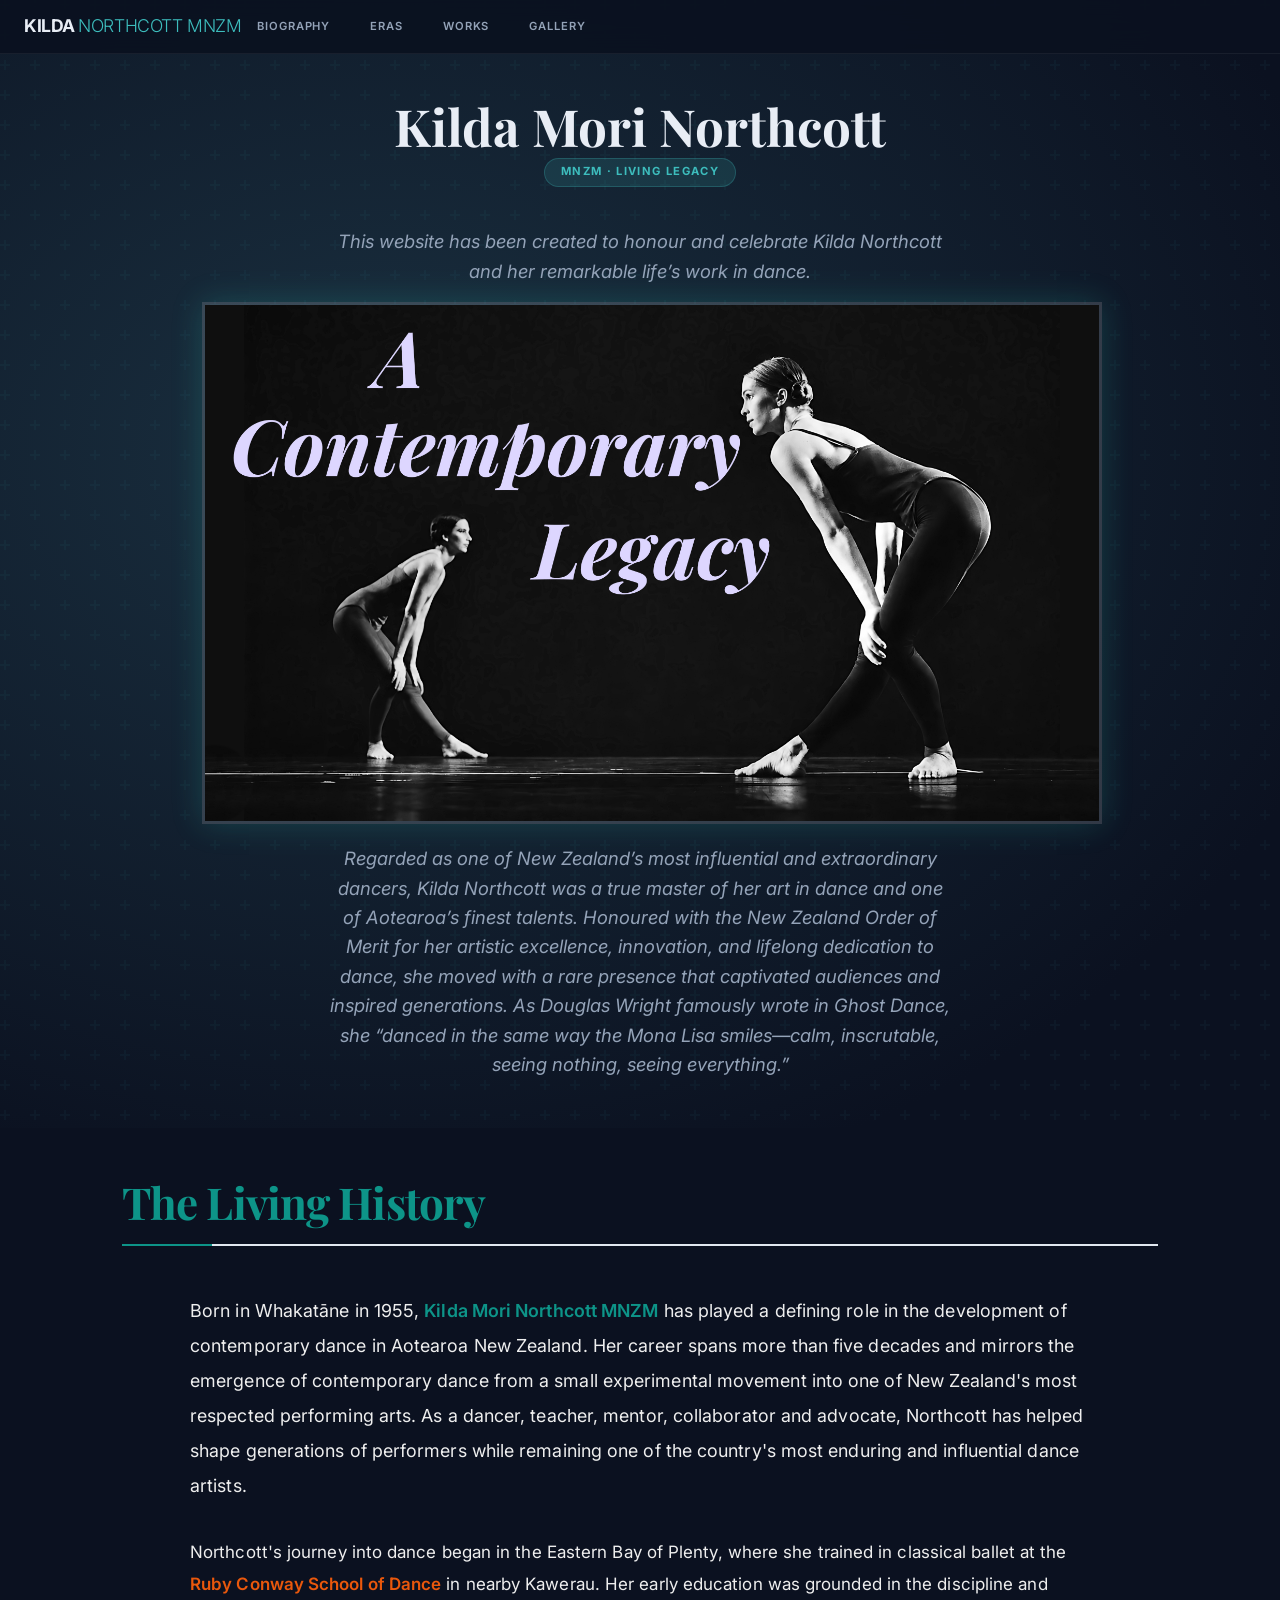
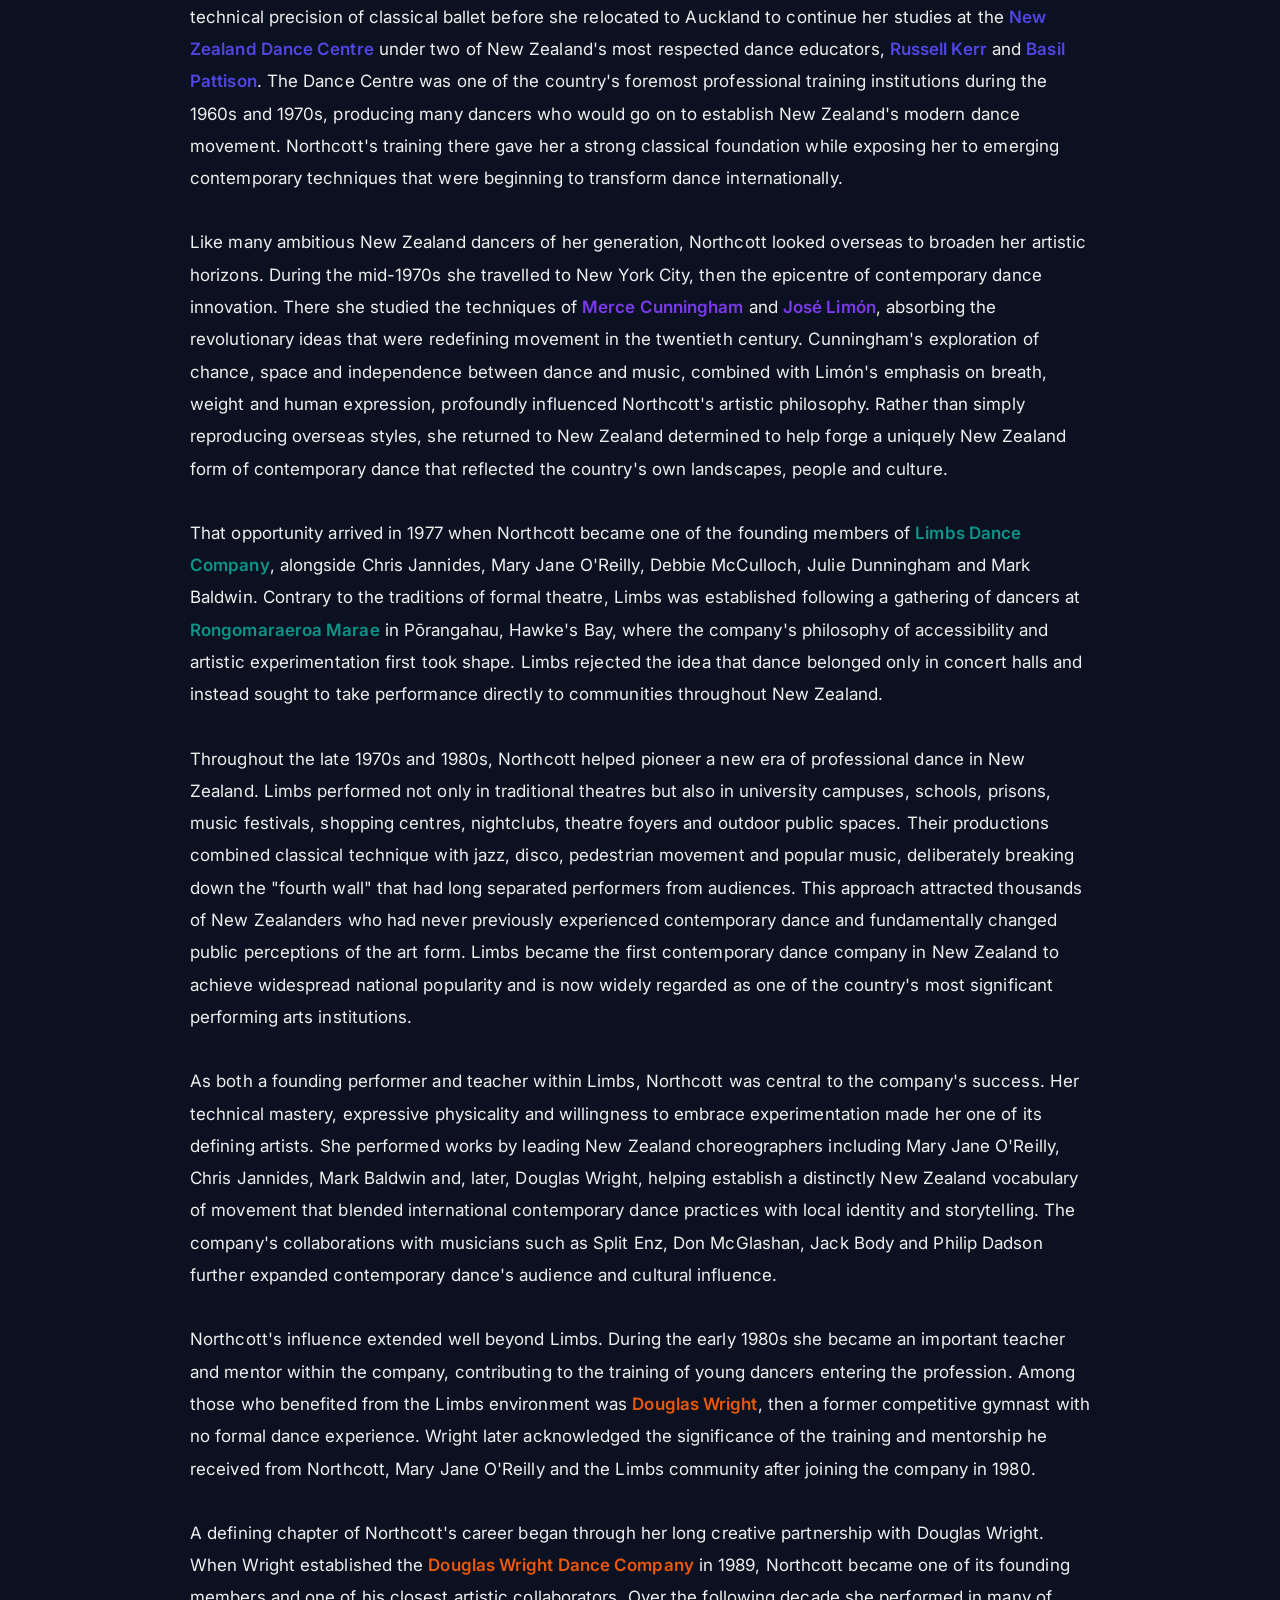
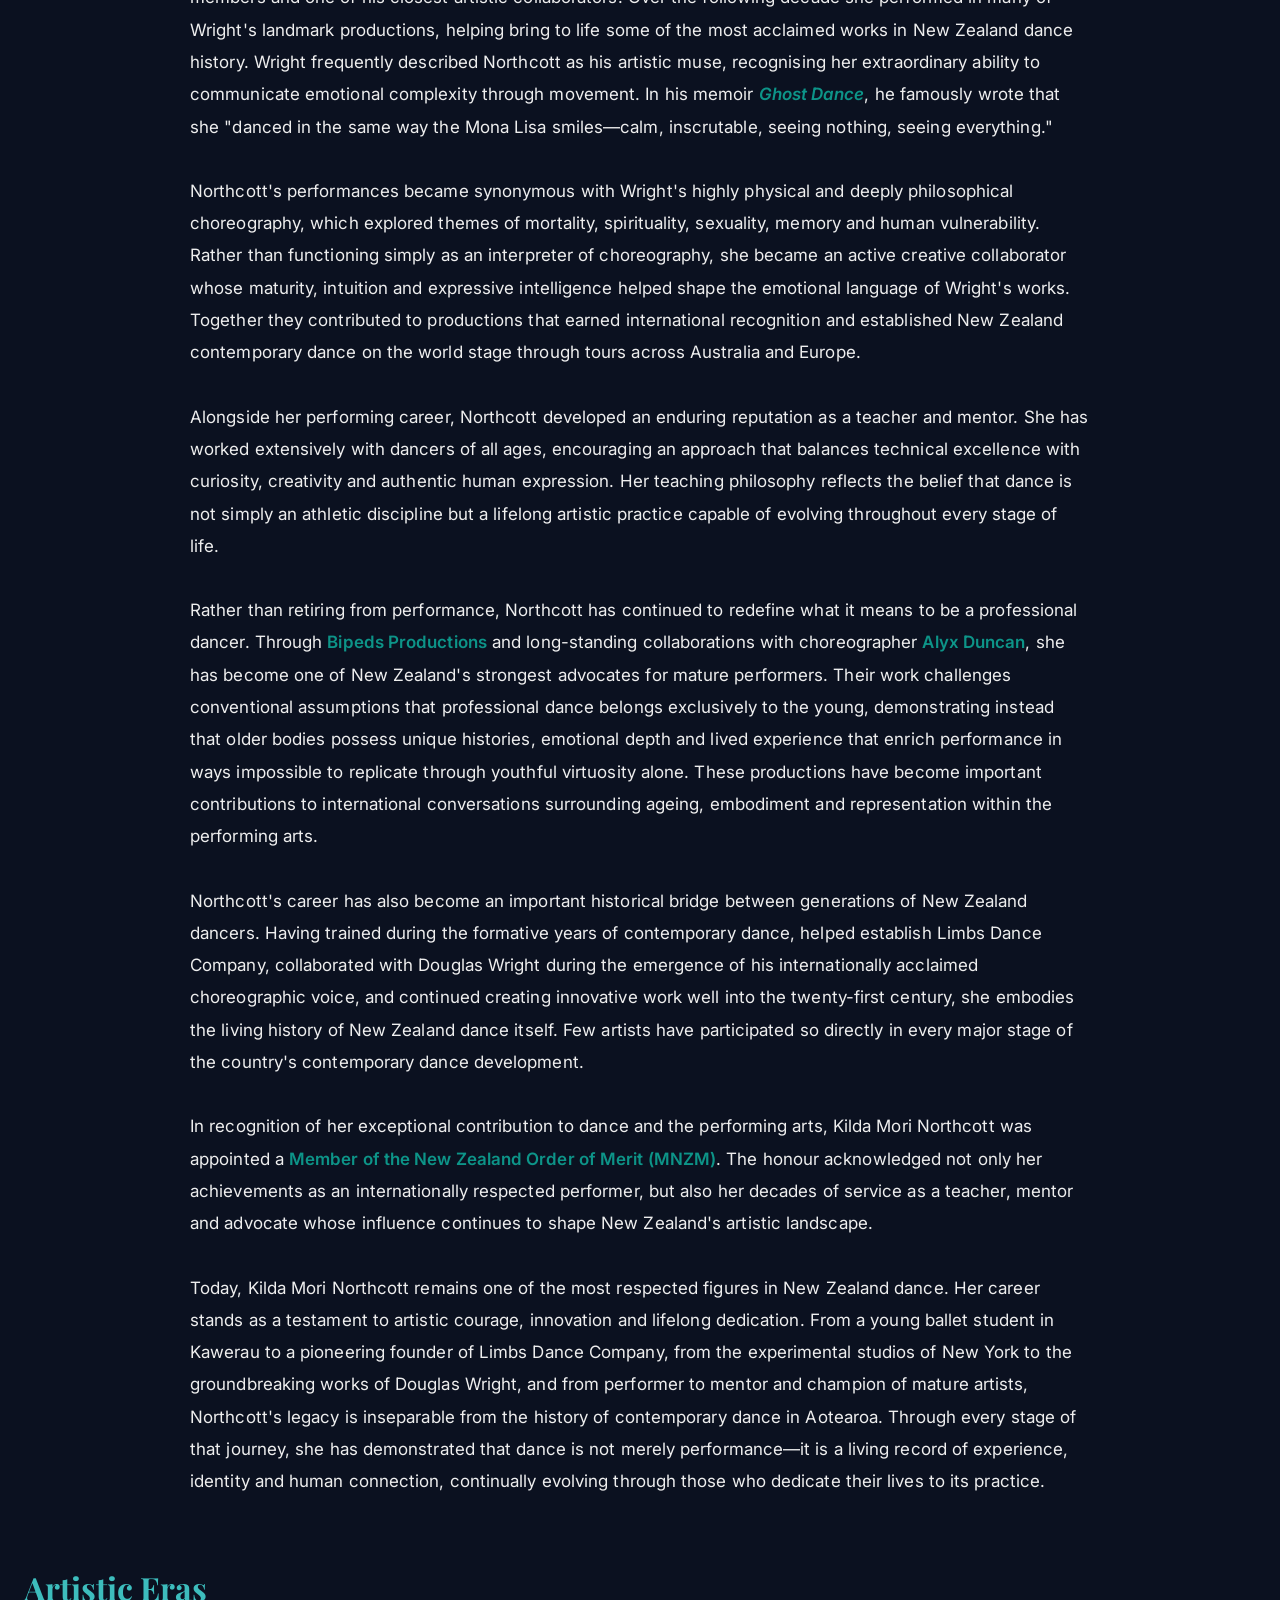
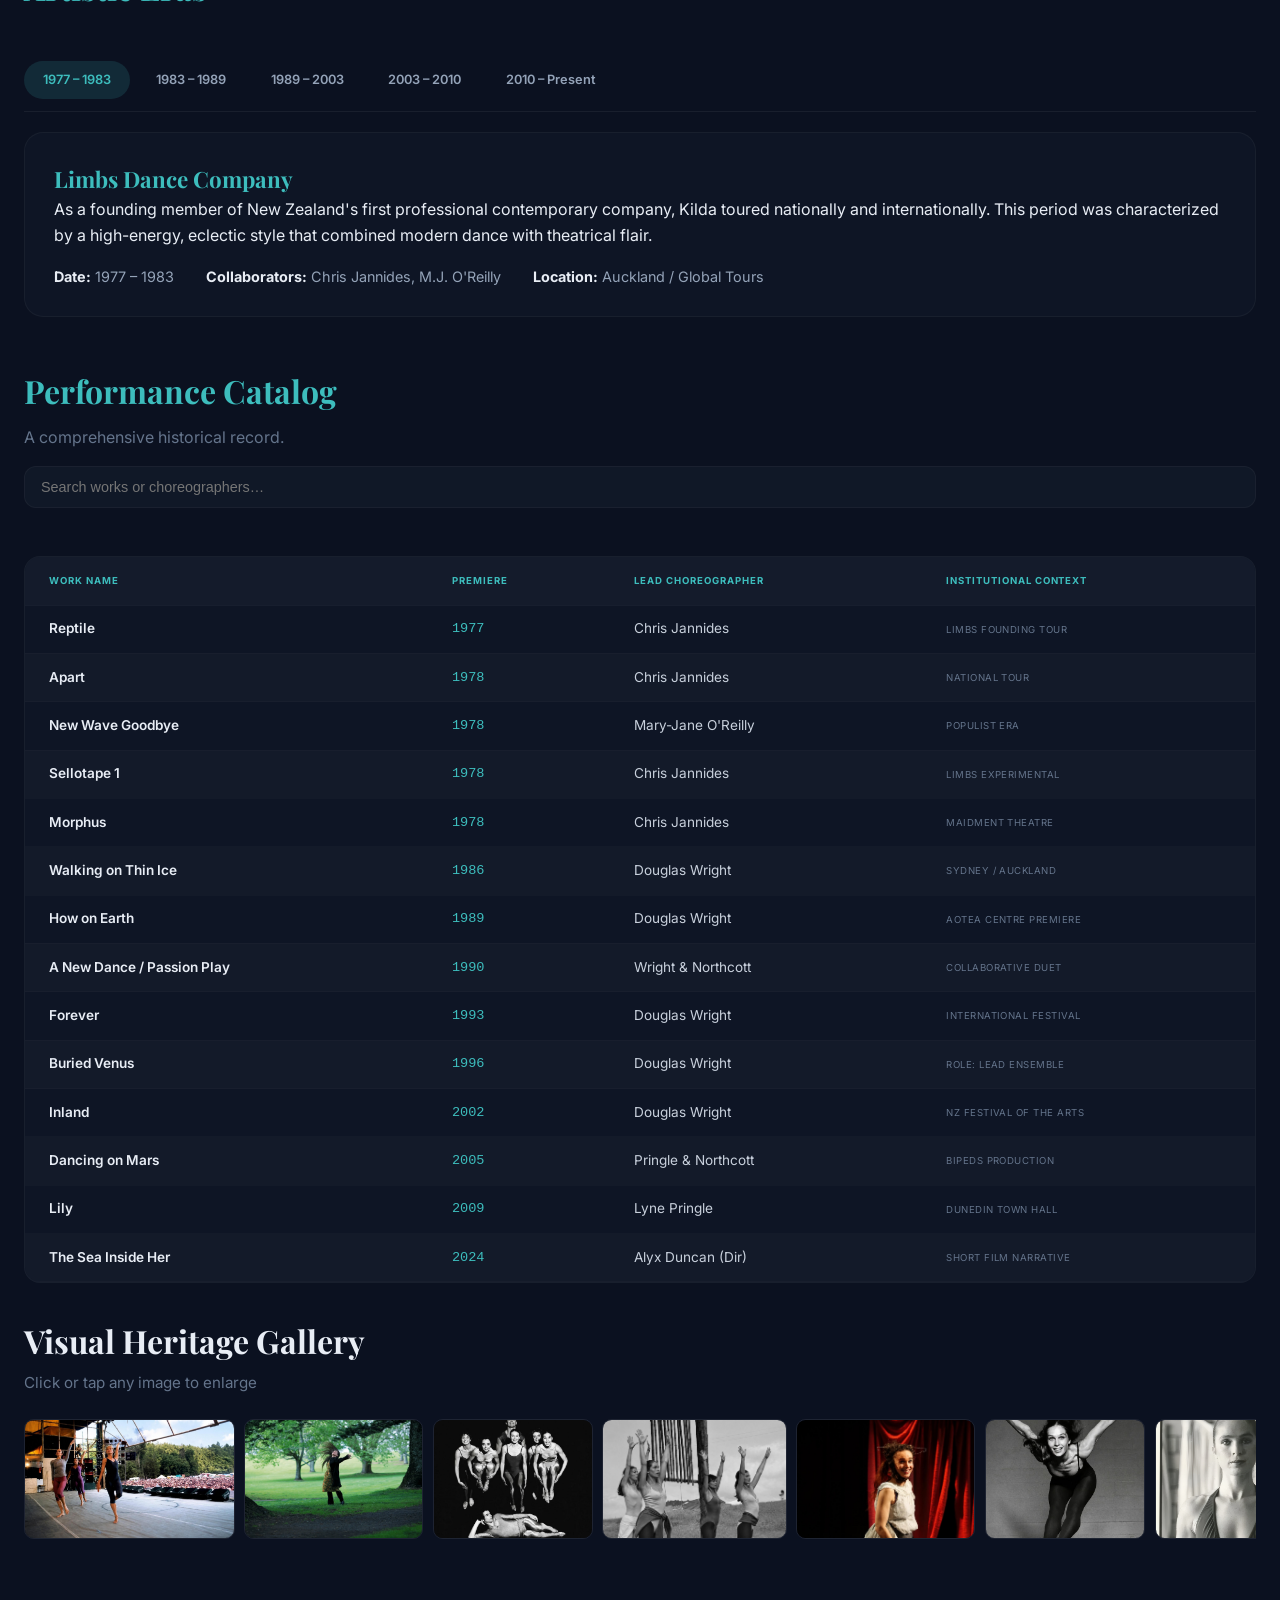
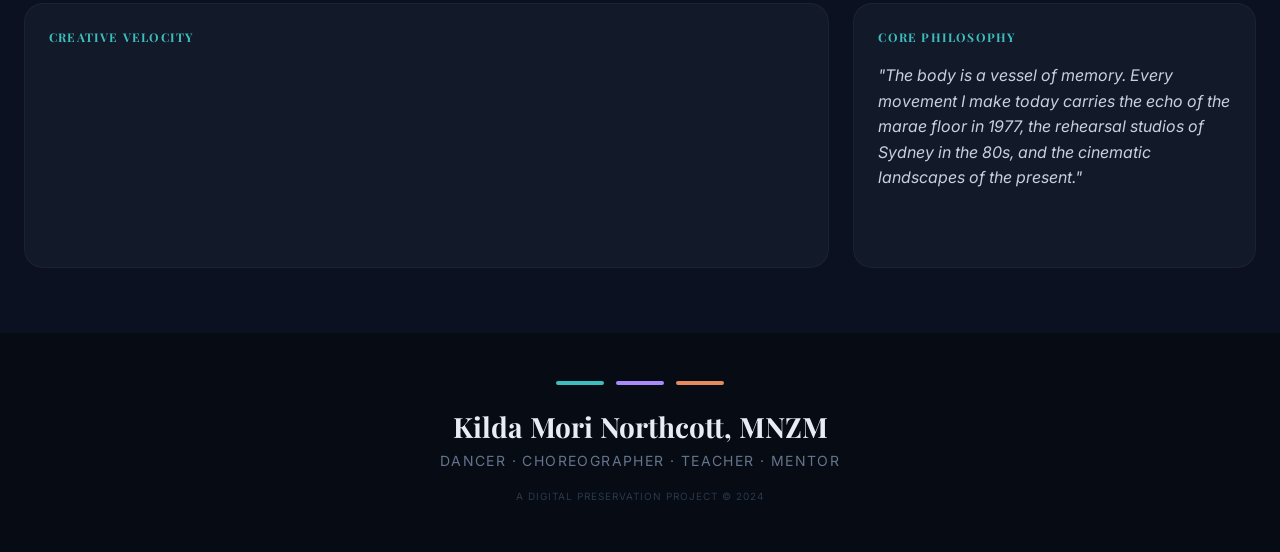
==== index.html @ 3ed23d67 "Update print statement from 'Hello' to 'Goodbye'" ====
<!DOCTYPE html>
<html lang="en">
<head>
    <meta charset="UTF-8" />
    <meta name="viewport" content="width=device-width, initial-scale=1.0" />
    <title>Kilda · Dashboard</title>
    <script src="https://cdn.tailwindcss.com"></script>
    <script src="https://cdn.jsdelivr.net/npm/chart.js"></script>
    <link href="https://fonts.googleapis.com/css2?family=Playfair+Display:ital,wght@0,400;0,700;1,400&family=Inter:wght@300;400;500;600;700;800&display=swap" rel="stylesheet" />
    <style>
        /* --- Reset & base --- */
        * { margin:0; padding:0; box-sizing:border-box; }
        body { font-family:'Inter',sans-serif; background:#0b1120; color:#e8edf5; line-height:1.6; overflow-x:hidden; }
        h1,h2,h3 { font-family:'Playfair Display',serif; }
        img { max-width:100%; height:auto; display:block; }
        a { text-decoration:none; color:inherit; }
        button { cursor:pointer; border:none; background:none; font:inherit; touch-action:manipulation; }

        ::-webkit-scrollbar { width:6px; height:6px; }
        ::-webkit-scrollbar-track { background:#1a2332; }
        ::-webkit-scrollbar-thumb { background:#2a8f8f; border-radius:4px; }
        ::-webkit-scrollbar-thumb:hover { background:#3dbdbd; }

        /* --- Navigation --- */
        nav { position:fixed; top:0; width:100%; z-index:50; background:rgba(11,17,32,0.9); backdrop-filter:blur(14px); -webkit-backdrop-filter:blur(14px); border-bottom:1px solid rgba(255,255,255,0.06); padding:0.75rem 1rem; }
        @media (min-width: 768px) { nav { padding:0.6rem 1.5rem; } }
        .nav-inner { max-width:1280px; margin:0 auto; display:flex; justify-space-between; align-items:center; }
        .brand { font-weight:700; text-transform:uppercase; letter-spacing:-.025em; color:#e8edf5; font-size:clamp(0.95rem, 2.5vw, 1.1rem); }
        .brand span { color:#3dbdbd; font-weight:300; }
        .nav-links { display:none; gap:0.5rem; }
        .nav-links a { font-size:0.7rem; font-weight:600; text-transform:uppercase; letter-spacing:0.08em; color:#94a3b8; padding:0.5rem 1rem; border-radius:9999px; transition:background .3s, color .3s; }
        .nav-links a:hover { background:rgba(61,189,189,0.15); color:#3dbdbd; }
        
        .mobile-toggle { display:flex; align-items:center; justify-content:center; min-width:44px; min-height:44px; font-size:1.5rem; color:#e8edf5; }
        .mobile-menu { display:none; flex-direction:column; gap:0.5rem; padding:1rem 0 0.5rem; border-top:1px solid rgba(255,255,255,0.06); margin-top:0.75rem; }
        .mobile-menu.open { display:flex; }
        .mobile-menu a { padding:0.75rem 1rem; color:#94a3b8; border-radius:0.5rem; min-height:44px; display:flex; align-items:center; transition:background .2s; }
        .mobile-menu a:hover, .mobile-menu a:active { background:rgba(61,189,189,0.12); color:#3dbdbd; }

        /* --- HERO --- */
        .hero-full { min-height:85vh; display:flex; align-items:center; justify-content:center; text-align:center; padding:7rem 1rem 3rem; background:radial-gradient(ellipse at 30% 40%, #1a3040, #0b1120 80%); position:relative; }
        @media (min-width:768px) { .hero-full { min-height:90vh; padding:6rem 1.5rem 3rem; } }
        .hero-full::before { content:''; position:absolute; inset:0; background:url('data:image/svg+xml,%3Csvg width="60" height="60" viewBox="0 0 60 60" xmlns="http://www.w3.org/2000/svg"%3E%3Cg fill="none" fill-rule="evenodd"%3E%3Cg fill="%233dbdbd" fill-opacity="0.04"%3E%3Cpath d="M36 34v-4h-2v4h-4v2h4v4h2v-4h4v-2h-4zm0-30V0h-2v4h-4v2h4v4h2V6h4V4h-4zM6 34v-4H4v4H0v2h4v4h2v-4h4v-2H6zM6 4V0H4v4H0v2h4v4h2V6h4V4H6z"/%3E%3C/g%3E%3C/g%3E%3C/svg%3E'); pointer-events:none; }
        .hero-inner { position:relative; z-index:1; max-width:900px; width:100%; }
        .hero-badge { display:inline-block; padding:0.3rem 1rem; font-size:clamp(0.6rem, 2vw, 0.7rem); font-weight:700; letter-spacing:0.12em; text-transform:uppercase; background:rgba(61,189,189,0.15); color:#3dbdbd; border-radius:9999px; border:1px solid rgba(61,189,189,0.25); margin-bottom:1.25rem; }
        .hero-inner h1 { font-size:clamp(1.85rem, 5vw, 3.2rem); display:flex; flex-wrap:wrap; justify-content:center; align-items:center; gap:0.5rem; line-height:1.2; }
        .hero-inner h1 .title-image { height:clamp(2.5rem, 6vw, 4rem); max-height:4rem; width:auto; border-radius:0.75rem; border: 3px solid rgba(255,255,255,0.15);box-shadow: 0 0 30px rgba(45, 212, 191, 0.2); background:#0b1120; display:inline-block; vertical-align:middle; }
        .hero-sub { font-size:clamp(0.95rem, 2.5vw, 1.15rem); color:#94a3b8; max-width:640px; margin:1.25rem auto 0; font-style:italic; padding:0 0.5rem; }

        /* --- Main --- */
        main { max-width:1280px; margin:0 auto; padding:2rem 1rem 3rem; }
        @media (min-width:768px) { main { padding:3rem 1.5rem 4rem; } }

        /* --- Biography cards --- */
        .bio-cards { display:grid; grid-template-columns:1fr; gap:1rem; margin-bottom:3rem; }
        @media (min-width:640px) { .bio-cards { grid-template-columns:repeat(auto-fit, minmax(280px, 1fr)); gap:1.25rem; } }
        @media (min-width:1024px) { .bio-cards { grid-template-columns:1fr 1fr; gap:1.5rem; margin-bottom:4rem; } }
        .bio-card { background:rgba(26,35,50,0.6); backdrop-filter:blur(4px); -webkit-backdrop-filter:blur(4px); border-radius:1.2rem; padding:1.25rem; border:1px solid rgba(255,255,255,0.04); transition:transform .2s; }
        @media (min-width:768px) { .bio-card { padding:1.8rem; } }
        .bio-card:hover { transform:translateY(-3px); }
        .bio-card .icon { font-size:1.75rem; margin-bottom:0.5rem; display:block; }
        .bio-card h3 { color:#3dbdbd; font-size:1.1rem; margin-bottom:0.5rem; }
        .bio-card p { color:#c8d0dc; font-size:0.9rem; line-height:1.6; }
        @media (min-width:768px) { .bio-card p { font-size:0.95rem; line-height:1.7; } }
        .bio-card .hl-cyan { color:#3dbdbd; font-weight:600; }
        .bio-card .hl-orange { color:#e68a5e; }
        .bio-card .hl-purple { color:#a78bfa; }
        .bio-card .hl-gold { color:#d4a843; }
        
        /* --- Biography text --- */
        .bio-text { max-width: 1100px; margin: 0 auto; padding: 0 0.5rem; }
        @media (min-width: 480px) { .bio-text { padding: 0 1rem; } }
        @media (min-width: 768px) { .bio-text { padding: 0 2rem; } }

        .bio-text h2 {
            position: relative; margin: 0 0 2rem; padding-bottom: 0.75rem;
            font-size: clamp(1.6rem, 4vw, 2.75rem); font-weight: 700; line-height: 1.2; letter-spacing: -0.02em;
            color: #0d9488; border-bottom: 2px solid #e2e8f0;
        }
        @media (min-width:768px) { .bio-text h2 { margin-bottom: 3rem; padding-bottom: 1rem; } }
        
        .bio-text h2::after { content: ""; position: absolute; left: 0; bottom: -2px; width: 70px; height: 2px; background: #0d9488; }
        @media (min-width:768px) { .bio-text h2::after { width: 90px; } }

        .bio-text .prose { max-width: 900px; margin: 0 auto; color: #EEEEEE; font-size: clamp(0.95rem, 2vw, 1.0625rem); line-height: 1.75; letter-spacing: 0.005em; }
        @media (min-width:768px) { .bio-text .prose { line-height: 1.9; } }
        
        .bio-text .prose p { margin: 0 0 1.5rem; }
        @media (min-width:768px) { .bio-text .prose p { margin-bottom: 2rem; } }
        
        .bio-text .prose p:first-child { font-size: clamp(1rem, 2.2vw, 1.12rem); line-height: 1.8; }
        @media (min-width:768px) { .bio-text .prose p:first-child { line-height: 1.95; } }
        .bio-text .prose p:last-child { margin-bottom: 0; }

        /* Highlights */
        .hl-teal { color: #0d9488; font-weight: 600; }
        .hl-orange { color: #ea580c; font-weight: 600; }
        .hl-indigo { color: #4f46e5; font-weight: 600; }
        .hl-purple { color: #7c3aed; font-weight: 600; }
        .italic { font-style: italic; }

        /* --- Eras / Tabs --- */
        .tabs { margin:2rem 0; }
        @media (min-width:768px) { .tabs { margin:3rem 0; } }
        
        .tab-nav { 
            display:flex; gap:0.4rem; overflow-x:auto; -webkit-overflow-scrolling:touch; 
            border-bottom:1px solid rgba(255,255,255,0.06); padding-bottom:0.75rem; margin-bottom:1.25rem;
            scrollbar-width: none;
        }
        .tab-nav::-webkit-scrollbar { display:none; }
        .tab-btn { 
            padding:0.5rem 1rem; border-radius:9999px; font-size:0.75rem; font-weight:600; 
            color:#94a3b8; background:transparent; white-space:nowrap; flex-shrink:0;
            min-height:38px; display:inline-flex; align-items:center; transition:background .3s, color .3s; 
        }
        @media (min-width:768px) { .tab-btn { font-size:0.8rem; padding:0.5rem 1.2rem; } }
        .tab-btn:hover { background:rgba(61,189,189,0.06); color:#e8edf5; }
        .tab-btn.active { background:rgba(61,189,189,0.15); color:#3dbdbd; }
        
        .tab-content { display:none; background:rgba(26,35,50,0.3); border-radius:1.2rem; padding:1.25rem; border:1px solid rgba(255,255,255,0.04); }
        @media (min-width:768px) { .tab-content { padding:1.8rem; } }
        .tab-content.active { display:block; }
        
        .tab-content .meta { display:flex; flex-wrap:wrap; gap:1rem 2rem; margin-top:1rem; font-size:0.85rem; color:#94a3b8; }
        @media (min-width:768px) { .tab-content .meta { font-size:0.9rem; } }
        .tab-content .meta strong { color:#e8edf5; }

        /* --- Catalog table --- */
        .table-wrap { overflow-x:auto; -webkit-overflow-scrolling:touch; border-radius:1rem; border:1px solid rgba(255,255,255,0.04); background:rgba(26,35,50,0.3); margin:1.5rem 0; }
        table { width:100%; text-align:left; font-size:0.8rem; border-collapse:collapse; min-width:550px; }
        @media (min-width:768px) { table { font-size:0.85rem; min-width:100%; } }
        thead { background:rgba(26,35,50,0.5); border-bottom:1px solid rgba(255,255,255,0.04); }
        thead th { padding:0.75rem 0.85rem; font-size:0.6rem; text-transform:uppercase; color:#3dbdbd; letter-spacing:0.1em; white-space:nowrap; }
        @media (min-width:768px) { thead th { padding:1rem 1.5rem; } }
        tbody tr { border-bottom:1px solid rgba(255,255,255,0.02); transition:background .15s; }
        tbody tr:nth-child(even) { background:rgba(255,255,255,0.02); }
        tbody tr:hover { background:rgba(61,189,189,0.04); }
        tbody td { padding:0.65rem 0.85rem; }
        @media (min-width:768px) { tbody td { padding:0.8rem 1.5rem; } }
        .work-name { font-weight:600; color:#e8edf5; }
        .year { color:#3dbdbd; font-family:monospace; white-space:nowrap; }
        .choreo { color:#c8d0dc; }
        .context { font-size:0.6rem; color:#64748b; text-transform:uppercase; letter-spacing:0.05em; }

        /* --- Gallery filmstrip --- */
        .filmstrip { 
            display:flex; gap:0.8rem; overflow-x:auto; -webkit-overflow-scrolling:touch; 
            scroll-snap-type:x mandatory; padding:0.75rem 0; margin:1.5rem 0; 
        }
        @media (min-width:768px) { .filmstrip { margin:2rem 0; padding:1rem 0; } }
        .filmstrip img { 
            flex:0 0 140px; height:105px; object-fit:cover; border-radius:0.8rem; 
            border:1px solid rgba(255,255,255,0.04); transition:transform .2s, box-shadow .2s; 
            cursor:pointer; scroll-snap-align:start; 
        }
        @media (min-width:640px) { .filmstrip img { flex:0 0 160px; height:120px; } }
        .filmstrip img:hover { transform:scale(1.04); box-shadow:0 4px 20px rgba(61,189,189,0.08); }

        /* --- Widget row --- */
        .widget-row { display:grid; grid-template-columns:1fr; gap:1.25rem; margin-top:2rem; }
        @media (min-width:768px) { .widget-row { grid-template-columns:2fr 1fr; gap:1.5rem; margin-top:3rem; } }
        .widget { background:rgba(26,35,50,0.5); border-radius:1.2rem; padding:1.25rem; border:1px solid rgba(255,255,255,0.04); }
        @media (min-width:768px) { .widget { padding:1.5rem; } }
        .widget h3 { font-size:0.75rem; font-weight:700; text-transform:uppercase; color:#3dbdbd; margin-bottom:1rem; letter-spacing:0.1em; }
        .chart-container { position:relative; height:180px; width:100%; }
        .philosophy-widget p { font-style:italic; color:#c8d0dc; font-size:0.95rem; line-height:1.6; }
        @media (min-width:768px) { .philosophy-widget p { font-size:1rem; } }

        /* --- Footer --- */
        footer { text-align:center; padding:2.5rem 1rem; background:#060b14; border-top:1px solid rgba(255,255,255,0.03); }
        @media (min-width:768px) { footer { padding:3rem 1.5rem; } }
        .footer-divider { display:flex; justify-content:center; gap:0.75rem; margin-bottom:1.25rem; }
        .footer-divider span { width:2.5rem; height:4px; border-radius:9999px; }
        @media (min-width:768px) { .footer-divider span { width:3rem; } }
        .footer-divider .cyan { background:#3dbdbd; }
        .footer-divider .purple { background:#a78bfa; }
        .footer-divider .orange { background:#e68a5e; }
        footer h2 { font-size:clamp(1.35rem, 4vw, 1.75rem); color:#e8edf5; }
        .tagline { color:#64748b; font-size:0.75rem; text-transform:uppercase; letter-spacing:0.1em; margin-bottom:0.75rem; }
        @media (min-width:768px) { .tagline { font-size:0.875rem; margin-bottom:1rem; } }
        .copy { color:#2a3a4a; font-size:0.625rem; text-transform:uppercase; letter-spacing:0.1em; }

        /* --- Modal --- */
        .image-modal { position:fixed; inset:0; z-index:999; background:rgba(0,0,0,0.92); backdrop-filter:blur(12px); -webkit-backdrop-filter:blur(12px); display:flex; align-items:center; justify-content:center; padding:1rem; opacity:0; pointer-events:none; transition:opacity .3s; }
        @media (min-width:768px) { .image-modal { padding:2rem; } }
        .image-modal.open { opacity:1; pointer-events:all; }
        .image-modal img { max-width:92vw; max-height:80vh; border-radius:1rem; border:1px solid rgba(61,189,189,0.15); object-fit:contain; }
        @media (min-width:768px) { .image-modal img { max-width:90vw; max-height:85vh; border-radius:2rem; } }
        
        .image-modal .close-btn { position:absolute; top:1rem; right:1rem; background:rgba(255,255,255,0.1); color:#e8edf5; font-size:1.25rem; min-width:44px; min-height:44px; padding:0.5rem 1rem; border-radius:40px; display:flex; align-items:center; justify-content:center; transition:background .2s; }
        @media (min-width:768px) { .image-modal .close-btn { top:1.5rem; right:1.5rem; font-size:1.5rem; padding:0.5rem 1.2rem; } }
        .image-modal .close-btn:hover { background:rgba(61,189,189,0.25); }
        
        .image-modal .modal-nav { position:absolute; top:50%; transform:translateY(-50%); background:rgba(255,255,255,0.1); color:#e8edf5; font-size:1.5rem; width:44px; height:44px; border-radius:9999px; display:flex; align-items:center; justify-content:center; transition:background .2s; }
        @media (min-width:768px) { .image-modal .modal-nav { font-size:2rem; width:auto; height:auto; padding:0.5rem 1rem; } }
        .image-modal .modal-nav:hover { background:rgba(61,189,189,0.25); }
        .image-modal .modal-nav.prev { left:0.5rem; }
        .image-modal .modal-nav.next { right:0.5rem; }
        @media (min-width:768px) { .image-modal .modal-nav.prev { left:1rem; } .image-modal .modal-nav.next { right:1rem; } }

        /* Media query desktop adjustments */
        @media (min-width:768px) { 
            .mobile-toggle { display:none; } 
            .nav-links { display:flex; } 
        }
        
        /* --- Gallery & Section Scaling --- */
        .gallery-section {
            margin-top: 2rem;
        }
        
        .section-title {
            font-size: clamp(1.5rem, 4vw, 2rem);
            color: #e8edf5;
            margin-bottom: 0.25rem;
        }
        
        .section-subtitle {
            color: #64748b;
            font-size: clamp(0.8rem, 2vw, 0.95rem);
            margin-bottom: 0.75rem;
        }
        
        .filmstrip {
            display: flex;
            gap: 0.6rem;
            overflow-x: auto;
            -webkit-overflow-scrolling: touch;
            scroll-snap-type: x mandatory;
            padding: 0.5rem 0 1rem;
            margin: 1rem 0 2rem;
        }
        
        .filmstrip img {
            flex: 0 0 clamp(110px, 30vw, 160px);
            height: clamp(80px, 22vw, 120px);
            object-fit: cover;
            border-radius: 0.6rem;
            border: 1px solid rgba(255, 255, 255, 0.08);
            scroll-snap-align: start;
        }
        
        /* --- Responsive Image Modal --- */
        .image-modal {
            position: fixed;
            inset: 0;
            z-index: 999;
            background: rgba(0, 0, 0, 0.92);
            backdrop-filter: blur(10px);
            -webkit-backdrop-filter: blur(10px);
            display: flex;
            flex-direction: column;
            align-items: center;
            justify-content: center;
            padding: 3.5rem 1rem 1.5rem;
            opacity: 0;
            pointer-events: none;
            transition: opacity 0.25s ease;
        }
        
        .image-modal.open {
            opacity: 1;
            pointer-events: all;
        }
        
        .image-modal img {
            max-width: 95vw;
            max-height: 70vh;
            width: auto;
            height: auto;
            object-fit: contain;
            border-radius: 0.75rem;
            border: 1px solid rgba(61, 189, 189, 0.2);
            box-shadow: 0 10px 30px rgba(0, 0, 0, 0.5);
        }
        
        @media (min-width: 768px) {
            .image-modal img {
                max-width: 85vw;
                max-height: 80vh;
                border-radius: 1.25rem;
            }
        }
        
        /* Touch-friendly modal controls */
        .image-modal .close-btn {
            position: absolute;
            top: 1rem;
            right: 1rem;
            background: rgba(255, 255, 255, 0.12);
            color: #e8edf5;
            font-size: 1.25rem;
            width: 44px;
            height: 44px;
            border-radius: 50%;
            display: flex;
            align-items: center;
            justify-content: center;
        }
        
        .image-modal .modal-nav {
            position: absolute;
            top: 50%;
            transform: translateY(-50%);
            background: rgba(255, 255, 255, 0.12);
            color: #e8edf5;
            font-size: 1.5rem;
            width: 44px;
            height: 44px;
            border-radius: 50%;
            display: flex;
            align-items: center;
            justify-content: center;
        }
        
        .image-modal .modal-nav.prev { left: 0.5rem; }
        .image-modal .modal-nav.next { right: 0.5rem; }
        
        @media (min-width: 768px) {
            .image-modal .modal-nav.prev { left: 1.5rem; }
            .image-modal .modal-nav.next { right: 1.5rem; }
        }

        /* title image layout */
        .title-image {
            display: inline-block;
            vertical-align: middle;
            width: auto;
            height: auto;
            object-fit: cover;
            border: 3px solid rgba(255,255,255,0.15);
            box-shadow: 0 0 30px rgba(45, 212, 191, 0.2);
            margin: 0 12px;
        }
    </style>
</head>
<body>
<!-- MODAL -->
<div class="image-modal" id="imageModal">
    <button class="close-btn" id="modalCloseBtn">✕</button>
    <button class="modal-nav prev" id="modalPrevBtn">‹</button>
    <img id="modalImage" src="" alt="archival image" />
    <button class="modal-nav next" id="modalNextBtn">›</button>
</div>

<!-- NAV -->
<nav><div class="nav-inner"><a href="#" class="brand">Kilda <span>Northcott MNZM</span></a>
    <div class="nav-links"><a href="#bio">Biography</a><a href="#eras">Eras</a><a href="#catalog">Works</a><a href="#gallery">Gallery</a></div>
    <button class="mobile-toggle" id="mobileToggle">☰</button></div>
    <div class="mobile-menu" id="mobileMenu"><a href="#bio">Biography</a><a href="#eras">Eras</a><a href="#catalog">Works</a><a href="#gallery">Gallery</a></div>
</nav>

<!-- HERO FULL -->
<div class="hero-full">
    <div class="hero-inner">
        <h1>
            <span>Kilda Mori Northcott</span>
        </h1>
        <span class="hero-badge">MNZM · Living Legacy</span>
        <p class="hero-sub">This website has been created to honour and celebrate Kilda Northcott and her remarkable life’s work in dance.</p>
        <div style="height: 1em;"></div>
        <img src="photos/kildadebbie.jpg" alt="Kilda and Debbie" class="title-image" />
        <p class="hero-sub">Regarded as one of New Zealand’s most influential and extraordinary dancers, Kilda Northcott was a true master of her art in dance and one of Aotearoa’s finest talents. Honoured with the New Zealand Order of Merit for her artistic excellence, innovation, and lifelong dedication to dance, she moved with a rare presence that captivated audiences and inspired generations. As Douglas Wright famously wrote in Ghost Dance, she “danced in the same way the Mona Lisa smiles—calm, inscrutable, seeing nothing, seeing everything.”</p>
    </div>
</div>

<!-- MAIN -->
<main>
    <!-- BIOGRAPHY CARDS -->
<div class="main-grid">
    <!-- CONTENT -->
    <div class="content-flow">
        <!-- BIOGRAPHY -->
        <section id="bio" class="bio-text">

          <h2>The Living History</h2>
      
          <div class="prose">
      
              <p>
                  Born in Whakatāne in 1955, <span class="hl-teal">Kilda Mori Northcott MNZM</span> has played a defining role in the development of contemporary dance in Aotearoa New Zealand. Her career spans more than five decades and mirrors the emergence of contemporary dance from a small experimental movement into one of New Zealand's most respected performing arts. As a dancer, teacher, mentor, collaborator and advocate, Northcott has helped shape generations of performers while remaining one of the country's most enduring and influential dance artists.
              </p>
      
              <p>
                  Northcott's journey into dance began in the Eastern Bay of Plenty, where she trained in classical ballet at the <span class="hl-orange">Ruby Conway School of Dance</span> in nearby Kawerau. Her early education was grounded in the discipline and technical precision of classical ballet before she relocated to Auckland to continue her studies at the <span class="hl-indigo">New Zealand Dance Centre</span> under two of New Zealand's most respected dance educators, <span class="hl-indigo">Russell Kerr</span> and <span class="hl-indigo">Basil Pattison</span>. The Dance Centre was one of the country's foremost professional training institutions during the 1960s and 1970s, producing many dancers who would go on to establish New Zealand's modern dance movement. Northcott's training there gave her a strong classical foundation while exposing her to emerging contemporary techniques that were beginning to transform dance internationally.
              </p>
      
              <p>
                  Like many ambitious New Zealand dancers of her generation, Northcott looked overseas to broaden her artistic horizons. During the mid-1970s she travelled to New York City, then the epicentre of contemporary dance innovation. There she studied the techniques of <span class="hl-purple">Merce Cunningham</span> and <span class="hl-purple">José Limón</span>, absorbing the revolutionary ideas that were redefining movement in the twentieth century. Cunningham's exploration of chance, space and independence between dance and music, combined with Limón's emphasis on breath, weight and human expression, profoundly influenced Northcott's artistic philosophy. Rather than simply reproducing overseas styles, she returned to New Zealand determined to help forge a uniquely New Zealand form of contemporary dance that reflected the country's own landscapes, people and culture.
              </p>
      
              <p>
                  That opportunity arrived in 1977 when Northcott became one of the founding members of <span class="hl-teal">Limbs Dance Company</span>, alongside Chris Jannides, Mary Jane O'Reilly, Debbie McCulloch, Julie Dunningham and Mark Baldwin. Contrary to the traditions of formal theatre, Limbs was established following a gathering of dancers at <span class="hl-teal">Rongomaraeroa Marae</span> in Pōrangahau, Hawke's Bay, where the company's philosophy of accessibility and artistic experimentation first took shape. Limbs rejected the idea that dance belonged only in concert halls and instead sought to take performance directly to communities throughout New Zealand.
              </p>
      
              <p>
                  Throughout the late 1970s and 1980s, Northcott helped pioneer a new era of professional dance in New Zealand. Limbs performed not only in traditional theatres but also in university campuses, schools, prisons, music festivals, shopping centres, nightclubs, theatre foyers and outdoor public spaces. Their productions combined classical technique with jazz, disco, pedestrian movement and popular music, deliberately breaking down the "fourth wall" that had long separated performers from audiences. This approach attracted thousands of New Zealanders who had never previously experienced contemporary dance and fundamentally changed public perceptions of the art form. Limbs became the first contemporary dance company in New Zealand to achieve widespread national popularity and is now widely regarded as one of the country's most significant performing arts institutions.
              </p>
      
              <p>
                  As both a founding performer and teacher within Limbs, Northcott was central to the company's success. Her technical mastery, expressive physicality and willingness to embrace experimentation made her one of its defining artists. She performed works by leading New Zealand choreographers including Mary Jane O'Reilly, Chris Jannides, Mark Baldwin and, later, Douglas Wright, helping establish a distinctly New Zealand vocabulary of movement that blended international contemporary dance practices with local identity and storytelling. The company's collaborations with musicians such as Split Enz, Don McGlashan, Jack Body and Philip Dadson further expanded contemporary dance's audience and cultural influence.
              </p>
      
              <p>
                  Northcott's influence extended well beyond Limbs. During the early 1980s she became an important teacher and mentor within the company, contributing to the training of young dancers entering the profession. Among those who benefited from the Limbs environment was <span class="hl-orange">Douglas Wright</span>, then a former competitive gymnast with no formal dance experience. Wright later acknowledged the significance of the training and mentorship he received from Northcott, Mary Jane O'Reilly and the Limbs community after joining the company in 1980.
              </p>
      
              <p>
                  A defining chapter of Northcott's career began through her long creative partnership with Douglas Wright. When Wright established the <span class="hl-orange">Douglas Wright Dance Company</span> in 1989, Northcott became one of its founding members and one of his closest artistic collaborators. Over the following decade she performed in many of Wright's landmark productions, helping bring to life some of the most acclaimed works in New Zealand dance history. Wright frequently described Northcott as his artistic muse, recognising her extraordinary ability to communicate emotional complexity through movement. In his memoir <span class="hl-teal italic">Ghost Dance</span>, he famously wrote that she "danced in the same way the Mona Lisa smiles—calm, inscrutable, seeing nothing, seeing everything."
              </p>
      
              <p>
                  Northcott's performances became synonymous with Wright's highly physical and deeply philosophical choreography, which explored themes of mortality, spirituality, sexuality, memory and human vulnerability. Rather than functioning simply as an interpreter of choreography, she became an active creative collaborator whose maturity, intuition and expressive intelligence helped shape the emotional language of Wright's works. Together they contributed to productions that earned international recognition and established New Zealand contemporary dance on the world stage through tours across Australia and Europe.
              </p>
      
              <p>
                  Alongside her performing career, Northcott developed an enduring reputation as a teacher and mentor. She has worked extensively with dancers of all ages, encouraging an approach that balances technical excellence with curiosity, creativity and authentic human expression. Her teaching philosophy reflects the belief that dance is not simply an athletic discipline but a lifelong artistic practice capable of evolving throughout every stage of life.
              </p>
      
              <p>
                  Rather than retiring from performance, Northcott has continued to redefine what it means to be a professional dancer. Through <span class="hl-teal">Bipeds Productions</span> and long-standing collaborations with choreographer <span class="hl-teal">Alyx Duncan</span>, she has become one of New Zealand's strongest advocates for mature performers. Their work challenges conventional assumptions that professional dance belongs exclusively to the young, demonstrating instead that older bodies possess unique histories, emotional depth and lived experience that enrich performance in ways impossible to replicate through youthful virtuosity alone. These productions have become important contributions to international conversations surrounding ageing, embodiment and representation within the performing arts.
              </p>
      
              <p>
                  Northcott's career has also become an important historical bridge between generations of New Zealand dancers. Having trained during the formative years of contemporary dance, helped establish Limbs Dance Company, collaborated with Douglas Wright during the emergence of his internationally acclaimed choreographic voice, and continued creating innovative work well into the twenty-first century, she embodies the living history of New Zealand dance itself. Few artists have participated so directly in every major stage of the country's contemporary dance development.
              </p>
      
              <p>
                  In recognition of her exceptional contribution to dance and the performing arts, Kilda Mori Northcott was appointed a <span class="hl-teal">Member of the New Zealand Order of Merit (MNZM)</span>. The honour acknowledged not only her achievements as an internationally respected performer, but also her decades of service as a teacher, mentor and advocate whose influence continues to shape New Zealand's artistic landscape.
              </p>
      
              <p>
                  Today, Kilda Mori Northcott remains one of the most respected figures in New Zealand dance. Her career stands as a testament to artistic courage, innovation and lifelong dedication. From a young ballet student in Kawerau to a pioneering founder of Limbs Dance Company, from the experimental studios of New York to the groundbreaking works of Douglas Wright, and from performer to mentor and champion of mature artists, Northcott's legacy is inseparable from the history of contemporary dance in Aotearoa. Through every stage of that journey, she has demonstrated that dance is not merely performance—it is a living record of experience, identity and human connection, continually evolving through those who dedicate their lives to its practice.
              </p>
      
          </div>
      
        </section>

    <!-- ERAS TABS -->
        <div style="height: 4em;"></div>
    <section id="eras">
        <h2 style="font-size:2rem; color:#3dbdbd; margin-bottom:1rem;">Artistic Eras</h2>
        <div class="tabs" id="tabsContainer"></div>
    </section>

    <!-- CATALOG TABLE -->
    <section id="catalog">
        <h2 style="font-size:2rem; color:#3dbdbd; margin-bottom:0.5rem;">Performance Catalog</h2>
        <p style="color:#64748b; margin-bottom:1rem;">A comprehensive historical record.</p>
        <input type="text" id="perfSearch" placeholder="Search works or choreographers…" style="width:100%; padding:0.75rem 1rem; background:rgba(26,35,50,0.4); border:1px solid rgba(255,255,255,0.04); border-radius:0.75rem; color:#e8edf5; font-size:0.9rem; margin-bottom:1.5rem;" />
        <div class="table-wrap"><table><thead><tr><th>Work Name</th><th>Premiere</th><th>Lead Choreographer</th><th>Institutional Context</th></tr></thead><tbody id="perfTableBody"></tbody></table></div>
    </section>

    <!-- GALLERY FILMSTRIP -->
    <section id="gallery" class="gallery-section">
        <h2 class="section-title">Visual Heritage Gallery</h2>
        <p class="section-subtitle">Click or tap any image to enlarge</p>
        <div class="filmstrip" id="galleryStrip"></div>
    </section>

    <div class="widget-row">
        <div class="widget">
            <h3>Creative Velocity</h3>
            <div class="chart-container">
                <canvas id="careerChart"></canvas>
            </div>
        </div>
        <div class="widget philosophy-widget">
            <h3>Core Philosophy</h3>
            <p>"The body is a vessel of memory. Every movement I make today carries the echo of the marae floor in 1977, the rehearsal studios of Sydney in the 80s, and the cinematic landscapes of the present."</p>
        </div>
    </div>
</main>

<footer>
    <div class="footer-divider"><span class="cyan"></span><span class="purple"></span><span class="orange"></span></div>
    <h2>Kilda Mori Northcott, MNZM</h2>
    <p class="tagline">Dancer · Choreographer · Teacher · Mentor</p>
    <p class="copy">A Digital Preservation Project © 2024</p>
</footer>

<script>
    // ---- DATA ----
    const erasData = [
        { title:"Limbs Dance Company", date:"1977 – 1983", desc:"As a founding member of New Zealand's first professional contemporary company, Kilda toured nationally and internationally. This period was characterized by a high-energy, eclectic style that combined modern dance with theatrical flair.", collab:"Chris Jannides, M.J. O'Reilly", loc:"Auckland / Global Tours" },
        { title:"The Sydney Transition", date:"1983 – 1989", desc:"Moving across the Tasman, Northcott became a fixture in the Sydney contemporary scene. This era involved deep experimentation with independent choreographers and the integration of yoga into her somatic practice.", collab:"Darc Swan, Jill Carter-Hansen", loc:"Sydney, Australia" },
        { title:"The Douglas Wright Muse", date:"1989 – 2003", desc:"Often cited as the 'spine' of Douglas Wright's most iconic works. Her technical precision and emotional depth allowed Wright to create pieces that remain the high-water mark of NZ contemporary dance history.", collab:"Douglas Wright, Michael Parmenter", loc:"Wellington / Auckland" },
        { title:"Bipeds & Pedagogy", date:"2003 – 2010", desc:"Co-founding Bipeds Productions marked a shift toward community-integrated dance and education. During this time, she received the MNZM for her services to the national dance community.", collab:"Lyne Pringle, Dunedin Arts", loc:"Dunedin / Port Chalmers" },
        { title:"Screen Dance Maturity", date:"2010 – Present", desc:"A transition into highly visual, cinematic explorations of aging. Collaborations with director Alyx Duncan have seen Kilda's movement translated into hauntingly beautiful screen narratives.", collab:"Alyx Duncan, Screen NZ", loc:"Cinematic / Digital Media" }
    ];

    const performances = [
        { work:"Reptile", year:1977, choreo:"Chris Jannides", context:"Limbs Founding Tour" },
        { work:"Apart", year:1978, choreo:"Chris Jannides", context:"National Tour" },
        { work:"New Wave Goodbye", year:1978, choreo:"Mary-Jane O'Reilly", context:"Populist Era" },
        { work:"Sellotape 1", year:1978, choreo:"Chris Jannides", context:"Limbs Experimental" },
        { work:"Morphus", year:1978, choreo:"Chris Jannides", context:"Maidment Theatre" },
        { work:"Walking on Thin Ice", year:1986, choreo:"Douglas Wright", context:"Sydney / Auckland" },
        { work:"How on Earth", year:1989, choreo:"Douglas Wright", context:"Aotea Centre Premiere" },
        { work:"A New Dance / Passion Play", year:1990, choreo:"Wright & Northcott", context:"Collaborative Duet" },
        { work:"Forever", year:1993, choreo:"Douglas Wright", context:"International Festival" },
        { work:"Buried Venus", year:1996, choreo:"Douglas Wright", context:"Role: Lead Ensemble" },
        { work:"Inland", year:2002, choreo:"Douglas Wright", context:"NZ Festival of the Arts" },
        { work:"Dancing on Mars", year:2005, choreo:"Pringle & Northcott", context:"Bipeds Production" },
        { work:"Lily", year:2009, choreo:"Lyne Pringle", context:"Dunedin Town Hall" },
        { work:"The Sea Inside Her", year:2024, choreo:"Alyx Duncan (Dir)", context:"Short Film Narrative" }
    ];

    const imageFiles = [
        "1979NambassaFestival.jpg","AtThePark.jpg","DanceMagKildaLimbs.jpg","HandsUp.jpg","Hanger.jpg",
        "Kilda.jpg","KildaYoung.jpg","Limbs-poster-Rangitoto-og.jpg","Limbs-poster-Rangitoto_sm.jpg",
        "Limbs.web.jpg","Limbs1980tour_1sm.jpg","LimbsDanceHands.jpg","LimbsDance_1_sm.jpg",
        "LimbsPoster.jpg","LimbsPoster1.jpg","Scan2_sm.jpg","Scan3_sm.jpg","Scan5_sm.jpg",
        "TheSeaInsideHer.jpg","airport.jpg","c-limbs-dance-prog-284.jpg","chris-kilda.jpg",
        "early-limbs-group-shot-in-2nd.jpg","early-limbs.jpg","giselle-group-photo.jpg",
        "great-slave-picture-with-peta.jpg","kilda_demeter.jpg","kildadebbie.jpg","kildadebbie1.jpg",
        "lift.jpg","limbs-cheesy-publicity-shot.jpg","limbs-everyone.jpg","limbs-hands-on-hips-group-shot.jpg",
        "limbs-women-hair.jpg","limbs1.jpg","limbswhangamata1.jpg","lookup.jpg","lyne_pringle.jpg",
        "nlnzKilda.jpg","nlnzKilda1.jpg","parliament-shot.jpg","porongahau-workshop-copy.jpg",
        "rose.jpg","sea.jpg","smiling-limbs.jpg","stool.jpg","tea_party.jpg","uniLimbs.jpg",
        "BlackBody.jpeg","ComapnyDancePic.jpeg","DanceKildaandGirl.jpeg","EST.jpeg","Horse.jpeg",
        "Kida4PeopleB&W.jpeg","KildaandIha.jpeg","KildaArms.jpeg","KildaBunny.jpeg","KildaDouglas.jpeg","REKA.jpeg"
    ];

    // ---- TABS ----
    const tabsContainer = document.getElementById('tabsContainer');
    const navDiv = document.createElement('div'); navDiv.className = 'tab-nav';
    const contentDiv = document.createElement('div'); contentDiv.id = 'tabContentWrapper';
    tabsContainer.appendChild(navDiv);
    tabsContainer.appendChild(contentDiv);

    erasData.forEach((e, i) => {
        const btn = document.createElement('button');
        btn.className = 'tab-btn' + (i===0 ? ' active' : '');
        btn.textContent = e.date;
        btn.dataset.idx = i;
        btn.addEventListener('click', function() {
            document.querySelectorAll('.tab-btn').forEach(b => b.classList.remove('active'));
            this.classList.add('active');
            document.querySelectorAll('.tab-content').forEach(c => c.classList.remove('active'));
            document.getElementById('tabContent'+i).classList.add('active');
        });
        navDiv.appendChild(btn);

        const content = document.createElement('div');
        content.className = 'tab-content' + (i===0 ? ' active' : '');
        content.id = 'tabContent'+i;
        content.innerHTML = `<h3 style="color:#3dbdbd; font-size:1.4rem;">${e.title}</h3><p>${e.desc}</p><div class="meta"><span><strong>Date:</strong> ${e.date}</span><span><strong>Collaborators:</strong> ${e.collab}</span><span><strong>Location:</strong> ${e.loc}</span></div>`;
        contentDiv.appendChild(content);
    });

    // ---- PERFORMANCE TABLE ----
    function populateTable(filter='') {
        const tbody = document.getElementById('perfTableBody');
        tbody.innerHTML = '';
        const filtered = performances.filter(p => p.work.toLowerCase().includes(filter.toLowerCase()) || p.choreo.toLowerCase().includes(filter.toLowerCase()));
        filtered.forEach(p => {
            const tr = document.createElement('tr');
            tr.innerHTML = `<td class="work-name">${p.work}</td><td class="year">${p.year}</td><td class="choreo">${p.choreo}</td><td class="context">${p.context}</td>`;
            tbody.appendChild(tr);
        });
    }
    document.getElementById('perfSearch').addEventListener('input', e => populateTable(e.target.value));
    populateTable();

    // ---- GALLERY STRIP ----
    const strip = document.getElementById('galleryStrip');
    let currentIdx = 0;
    function openModal(idx) { currentIdx=idx; document.getElementById('modalImage').src='photos/'+imageFiles[idx]; document.getElementById('imageModal').classList.add('open'); }
    function closeModal() { document.getElementById('imageModal').classList.remove('open'); }
    function prevImg() { currentIdx=(currentIdx-1+imageFiles.length)%imageFiles.length; document.getElementById('modalImage').src='photos/'+imageFiles[currentIdx]; }
    function nextImg() { currentIdx=(currentIdx+1)%imageFiles.length; document.getElementById('modalImage').src='photos/'+imageFiles[currentIdx]; }
    document.getElementById('modalCloseBtn').addEventListener('click',closeModal);
    document.getElementById('modalPrevBtn').addEventListener('click',prevImg);
    document.getElementById('modalNextBtn').addEventListener('click',nextImg);
    document.getElementById('imageModal').addEventListener('click',e=>{ if(e.target===e.currentTarget) closeModal(); });

    imageFiles.forEach((file,i)=>{
        const img = document.createElement('img');
        img.src = 'photos/'+file;
        img.alt = file.replace(/\.[^/.]+$/,'').replace(/-/g,' ');
        img.loading = 'lazy';
        img.addEventListener('click', ()=>openModal(i));
        strip.appendChild(img);
    });

    // ---- CHART ----
    new Chart(document.getElementById('careerChart'), {
        type:'bar',
        data:{ labels:['70s','80s','90s','00s','10s+'], datasets:[{ label:'Key Productions', data:[6,4,3,5,2], backgroundColor:'#3dbdbd', borderRadius:8 }] },
        options:{ responsive:true, maintainAspectRatio:false, plugins:{ legend:{ display:false } }, scales:{ y:{ beginAtZero:true, ticks:{ color:'#64748b', font:{ size:10 } }, grid:{ color:'rgba(255,255,255,0.04)' } }, x:{ ticks:{ color:'#64748b', font:{ size:10 } }, grid:{ display:false } } } }
    });

    // ---- MOBILE TOGGLE ----
    document.getElementById('mobileToggle').addEventListener('click', ()=>document.getElementById('mobileMenu').classList.toggle('open'));
    
    // ---- MOBILE TOUCH SWIPE FOR MODAL ----
    let touchStartX = 0;
    let touchEndX = 0;
    
    const modalElem = document.getElementById('imageModal');
    
    modalElem.addEventListener('touchstart', e => {
        touchStartX = e.changedTouches[0].screenX;
    }, { passive: true });
    
    modalElem.addEventListener('touchend', e => {
        touchEndX = e.changedTouches[0].screenX;
        handleSwipe();
    }, { passive: true });
    
    function handleSwipe() {
        const swipeThreshold = 40; // minimum distance in px to register swipe
        if (touchEndX < touchStartX - swipeThreshold) {
            nextImg(); // Swipe Left -> Next Image
        }
        if (touchEndX > touchStartX + swipeThreshold) {
            prevImg(); // Swipe Right -> Previous Image
        }
    }
</script>
</body>
</html>
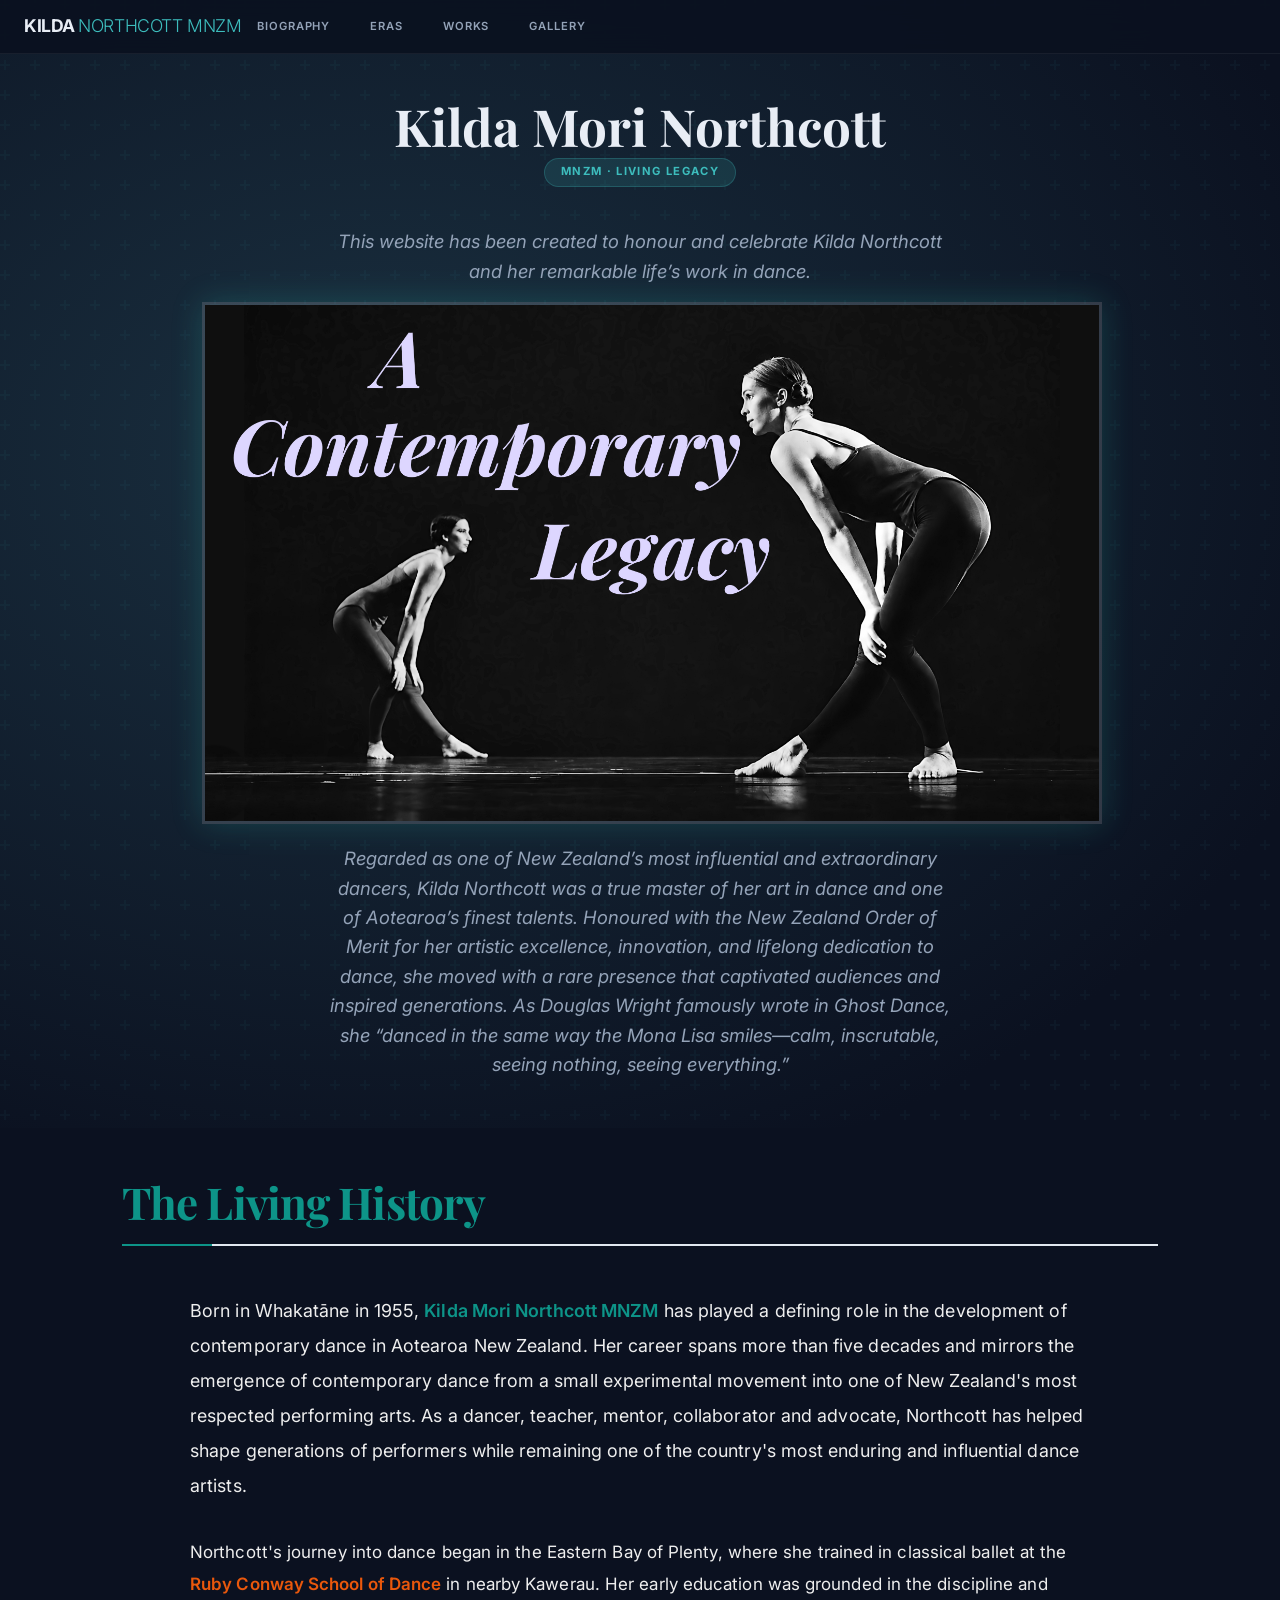
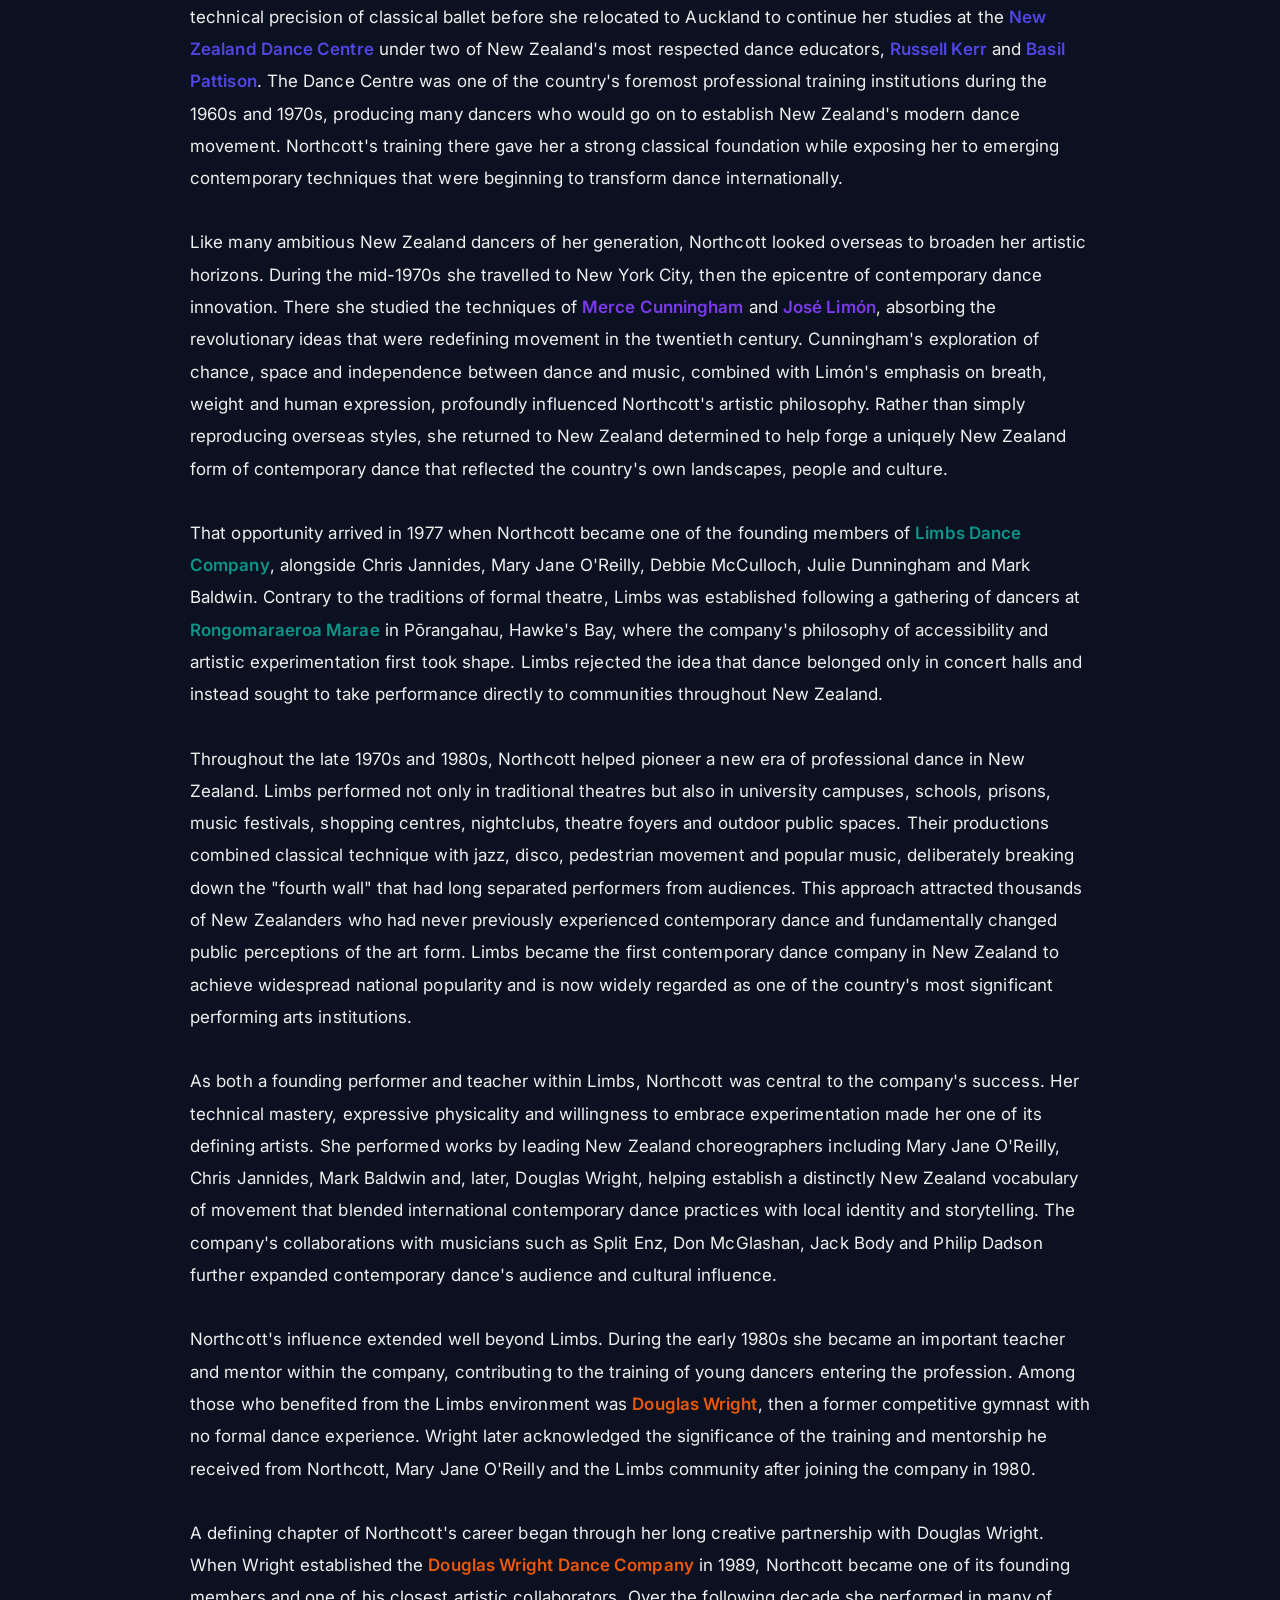
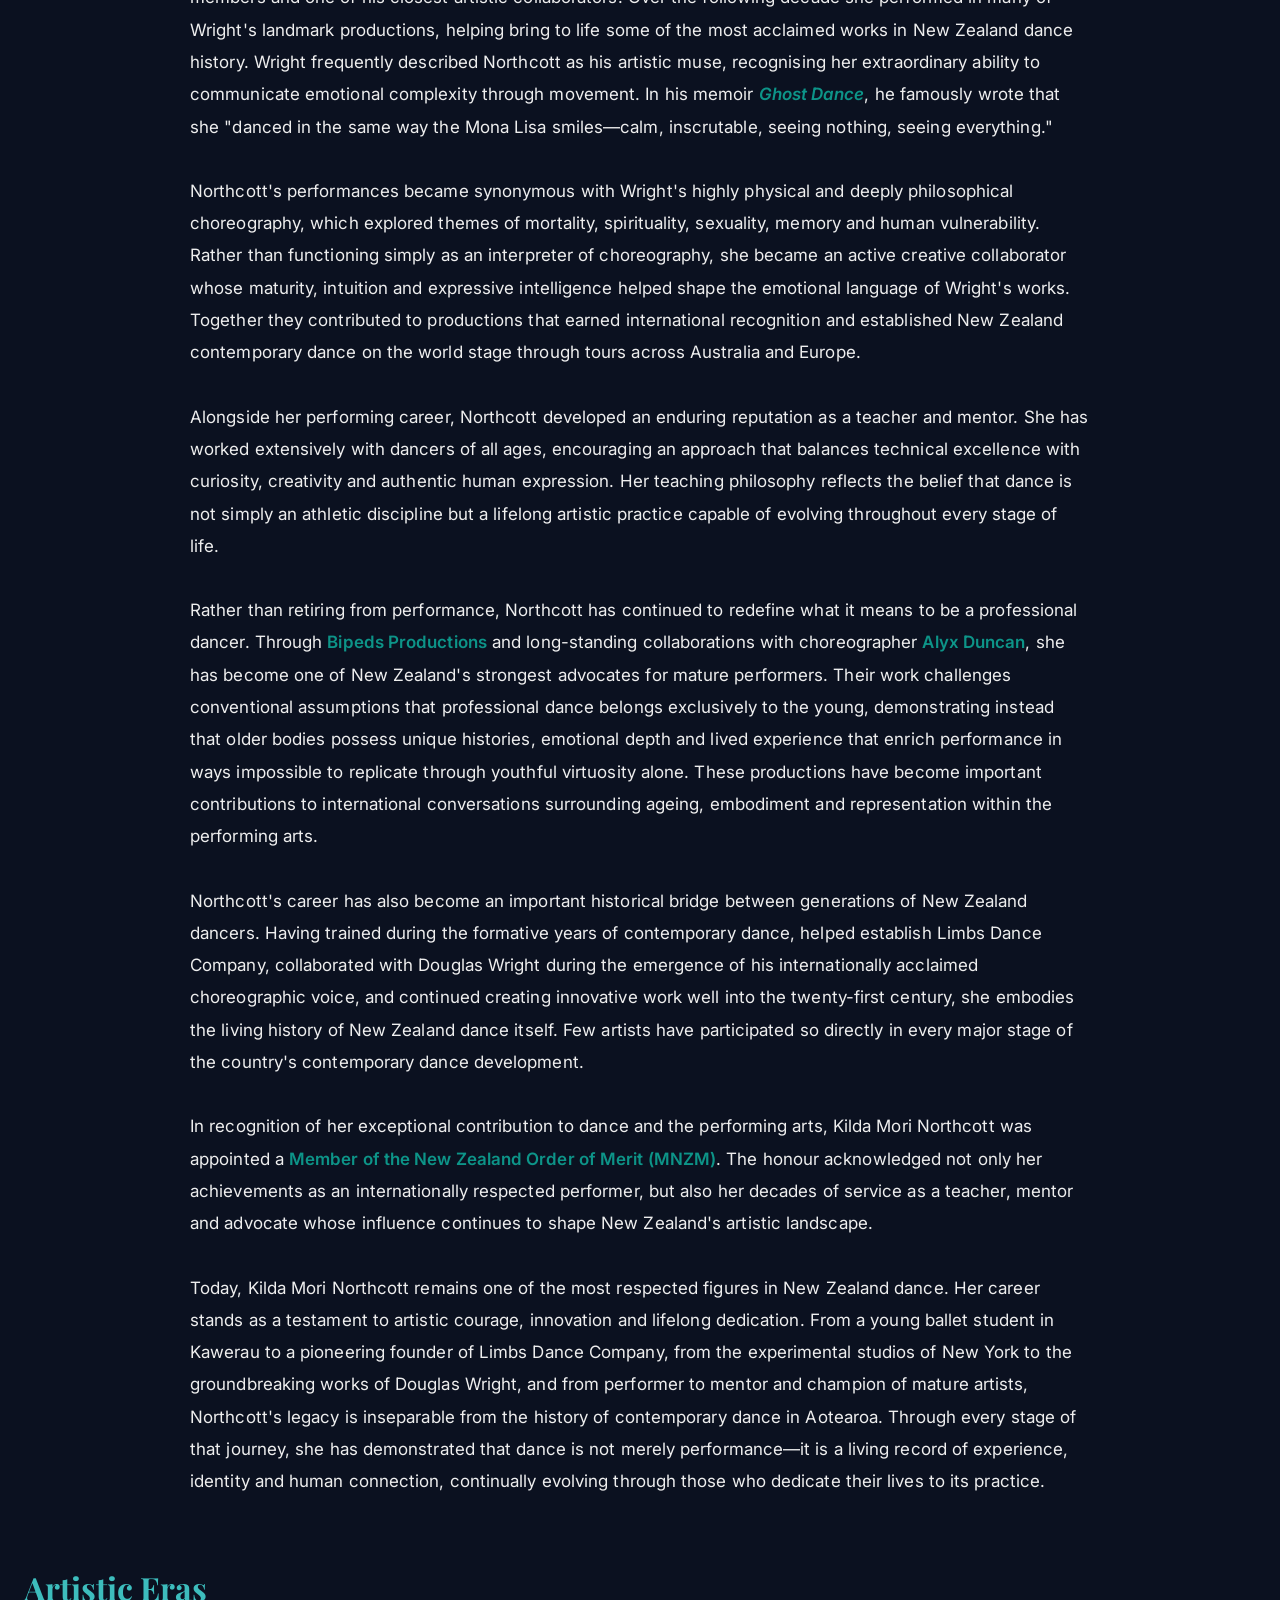
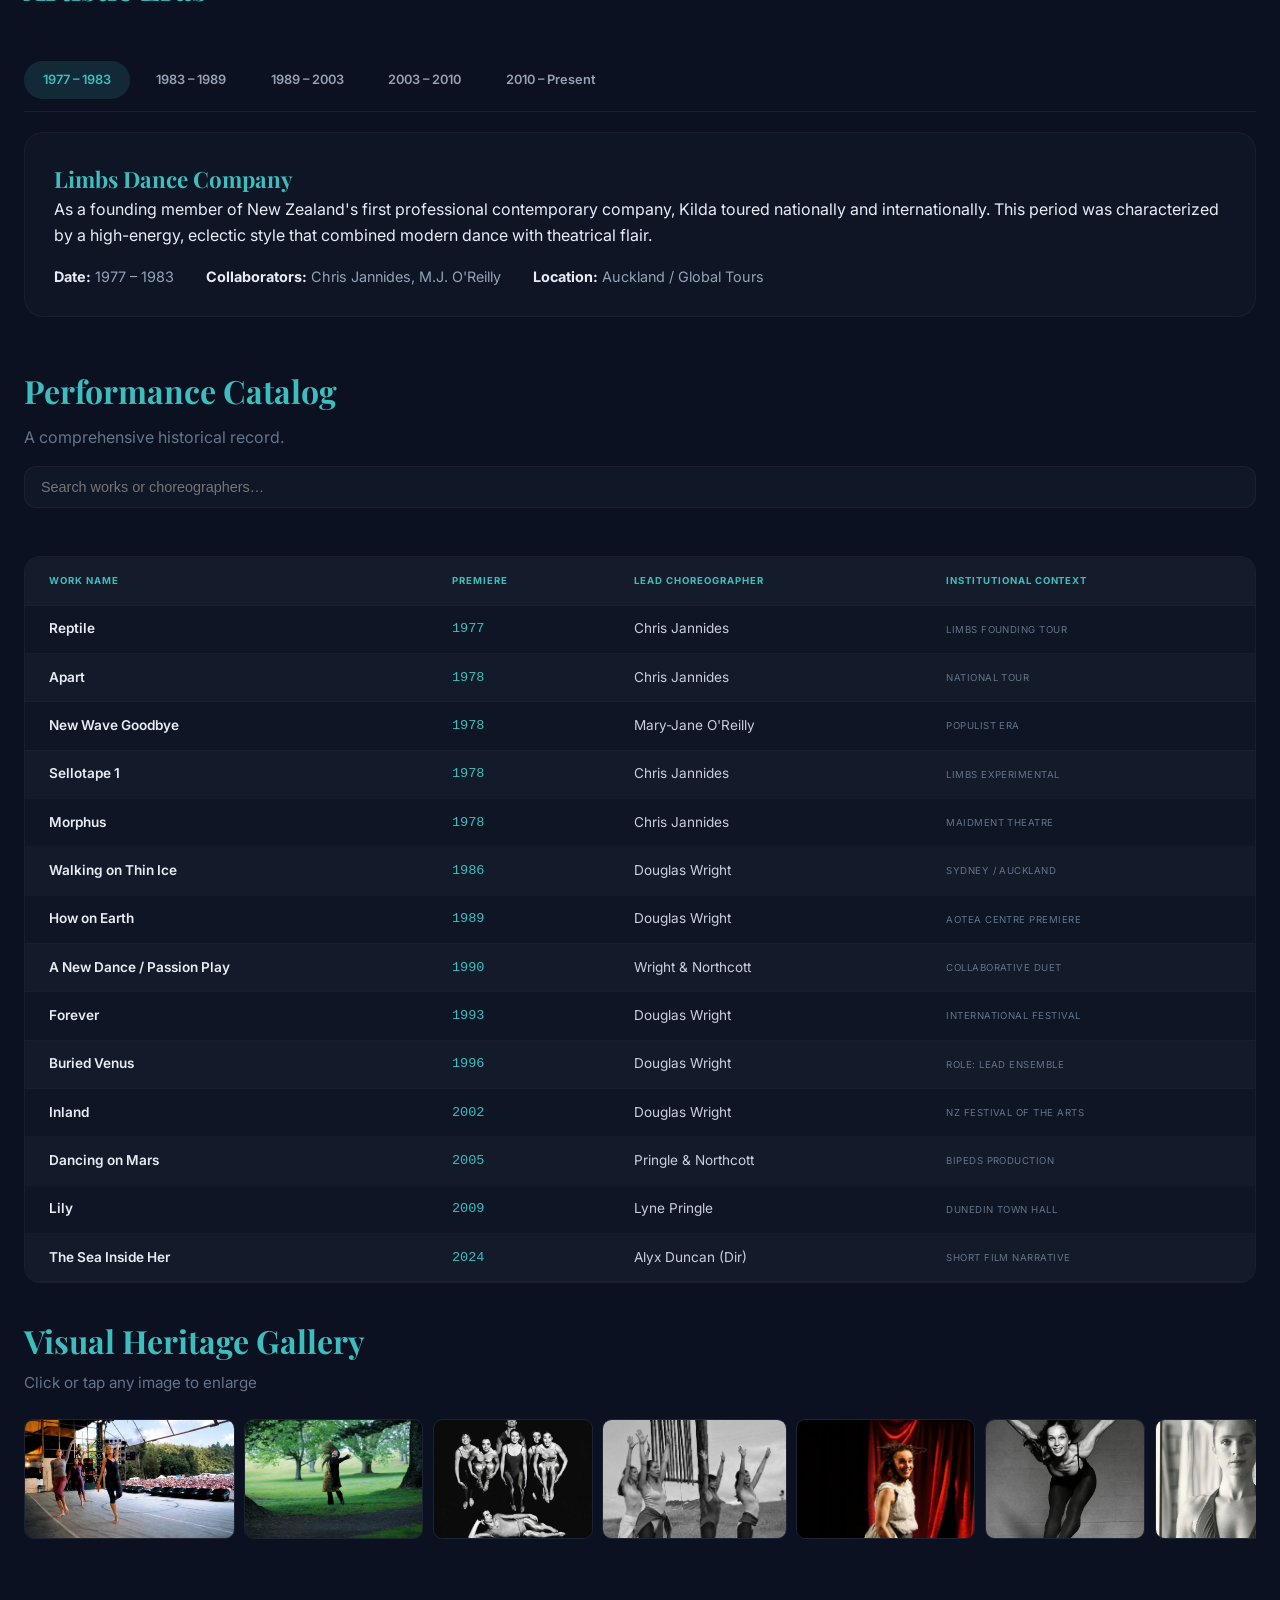
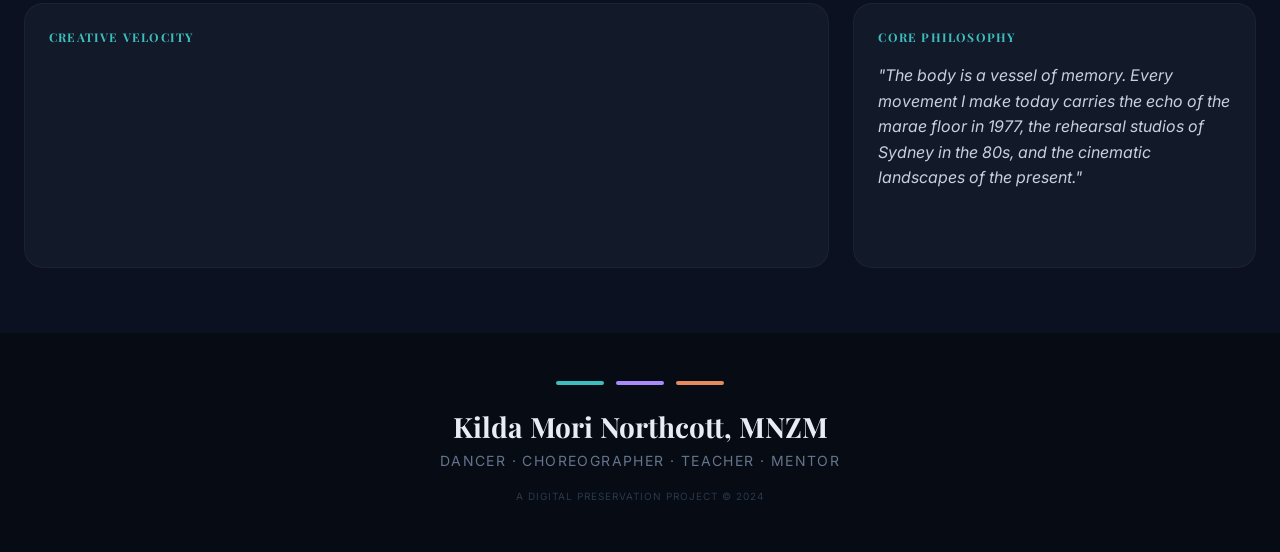
==== commit afc4de57: "Change greeting from 'Hello' to 'Goodbye'" ====
--- a/index.html
+++ b/index.html
@@ -212,7 +212,7 @@
         
         .section-title {
             font-size: clamp(1.5rem, 4vw, 2rem);
-            color: #e8edf5;
+            color: #3dbdbd;
             margin-bottom: 0.25rem;
         }
         
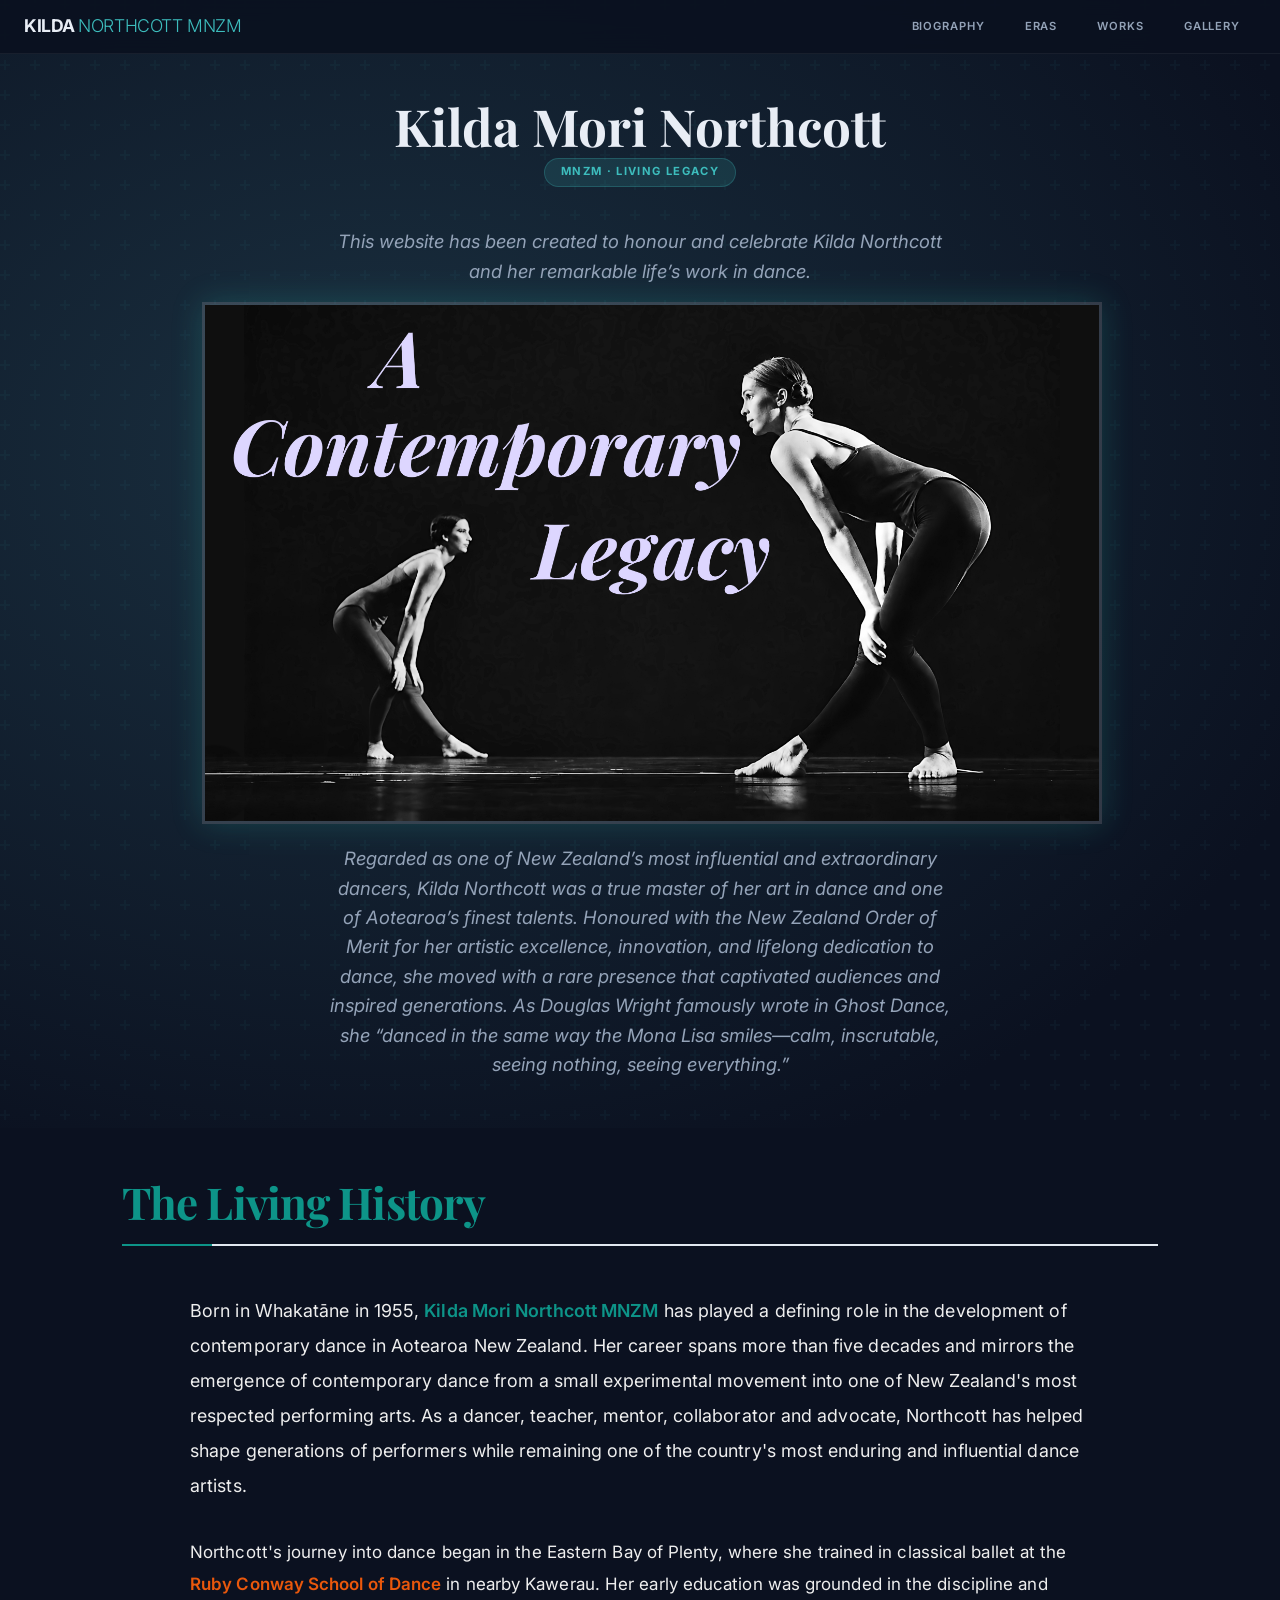
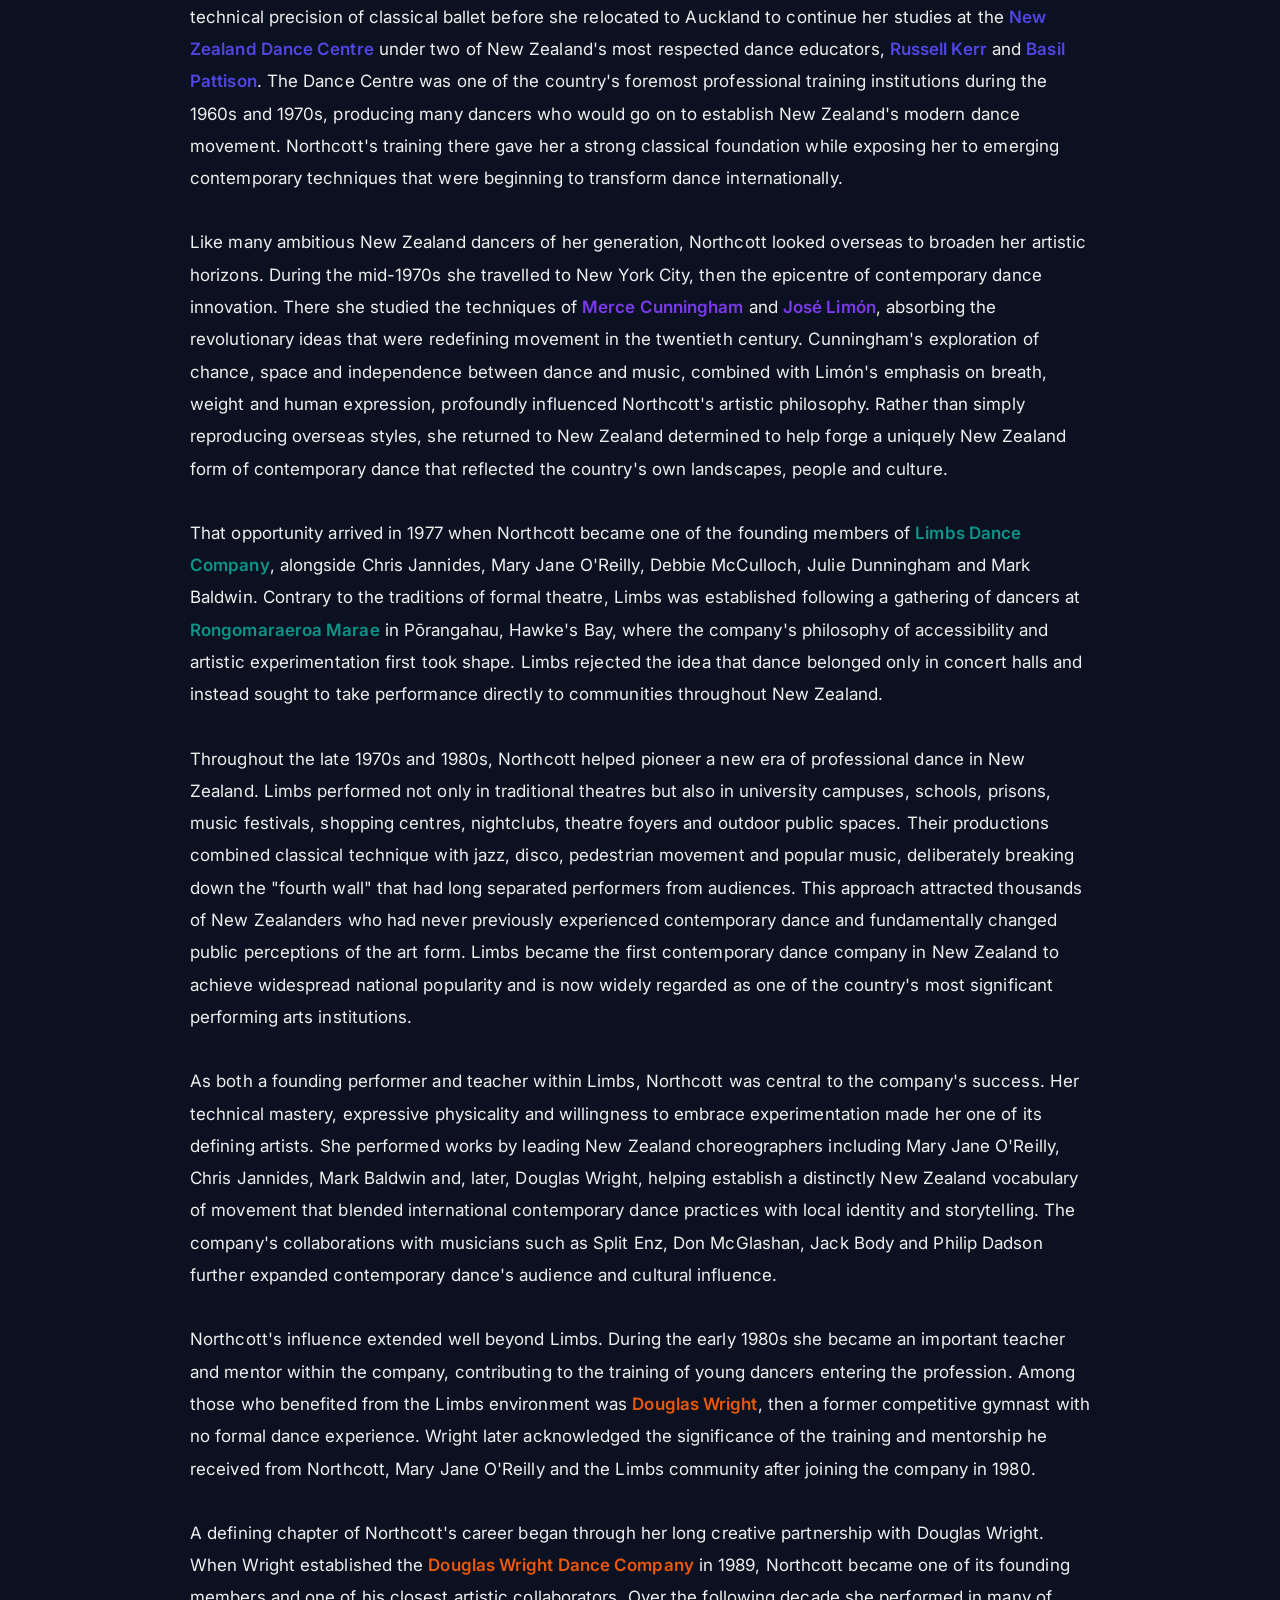
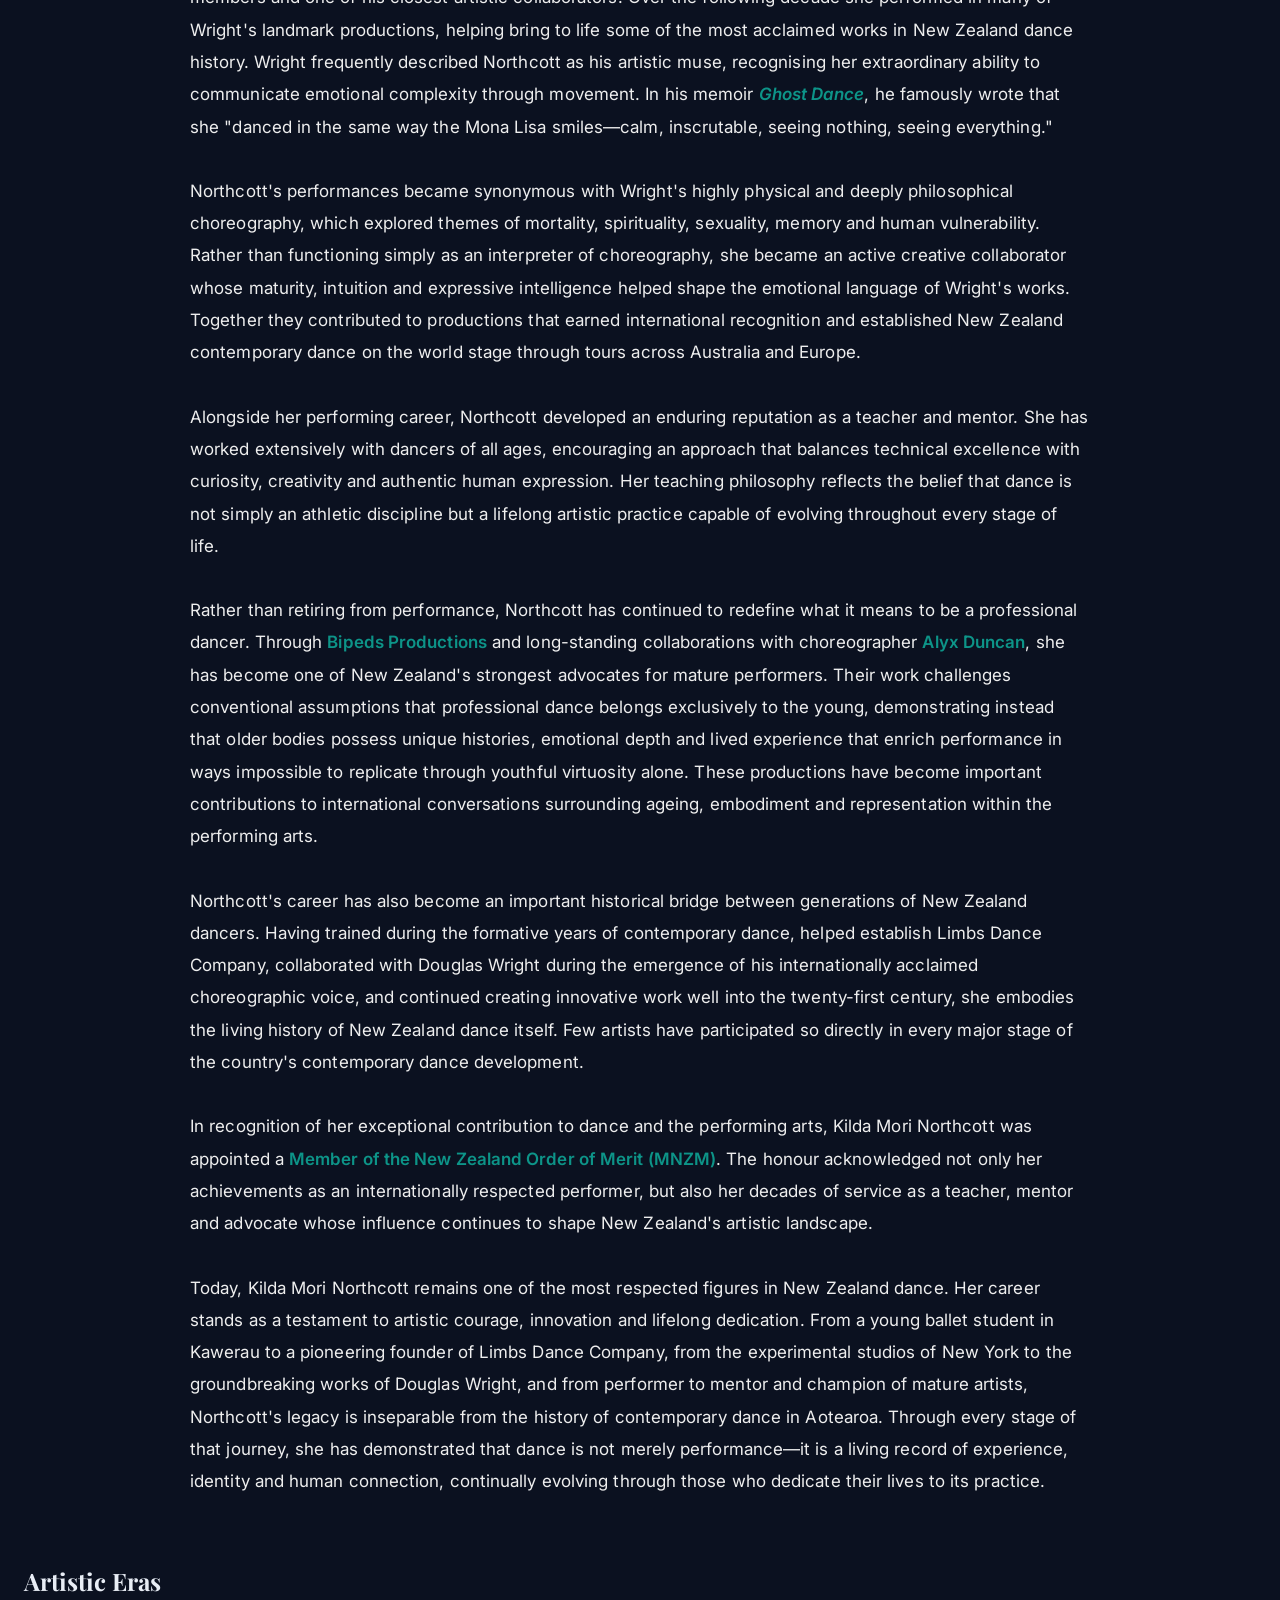
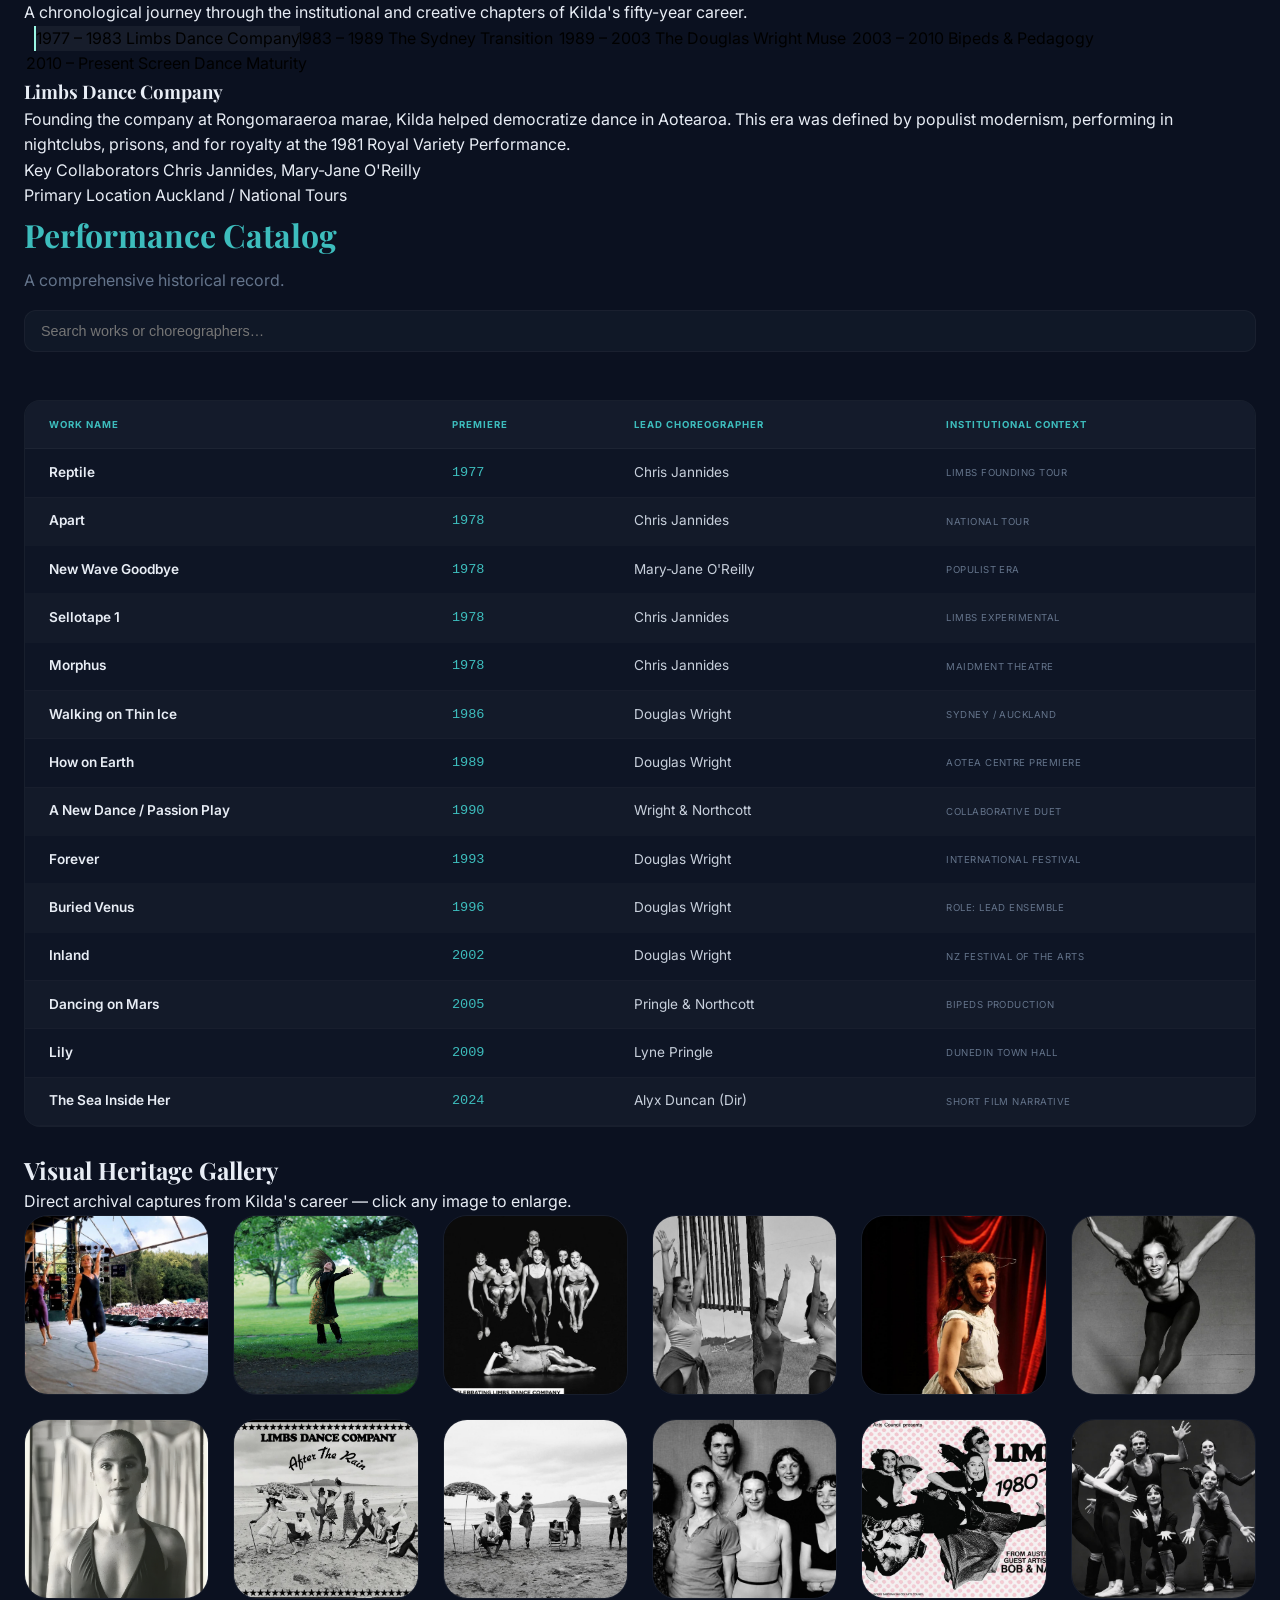
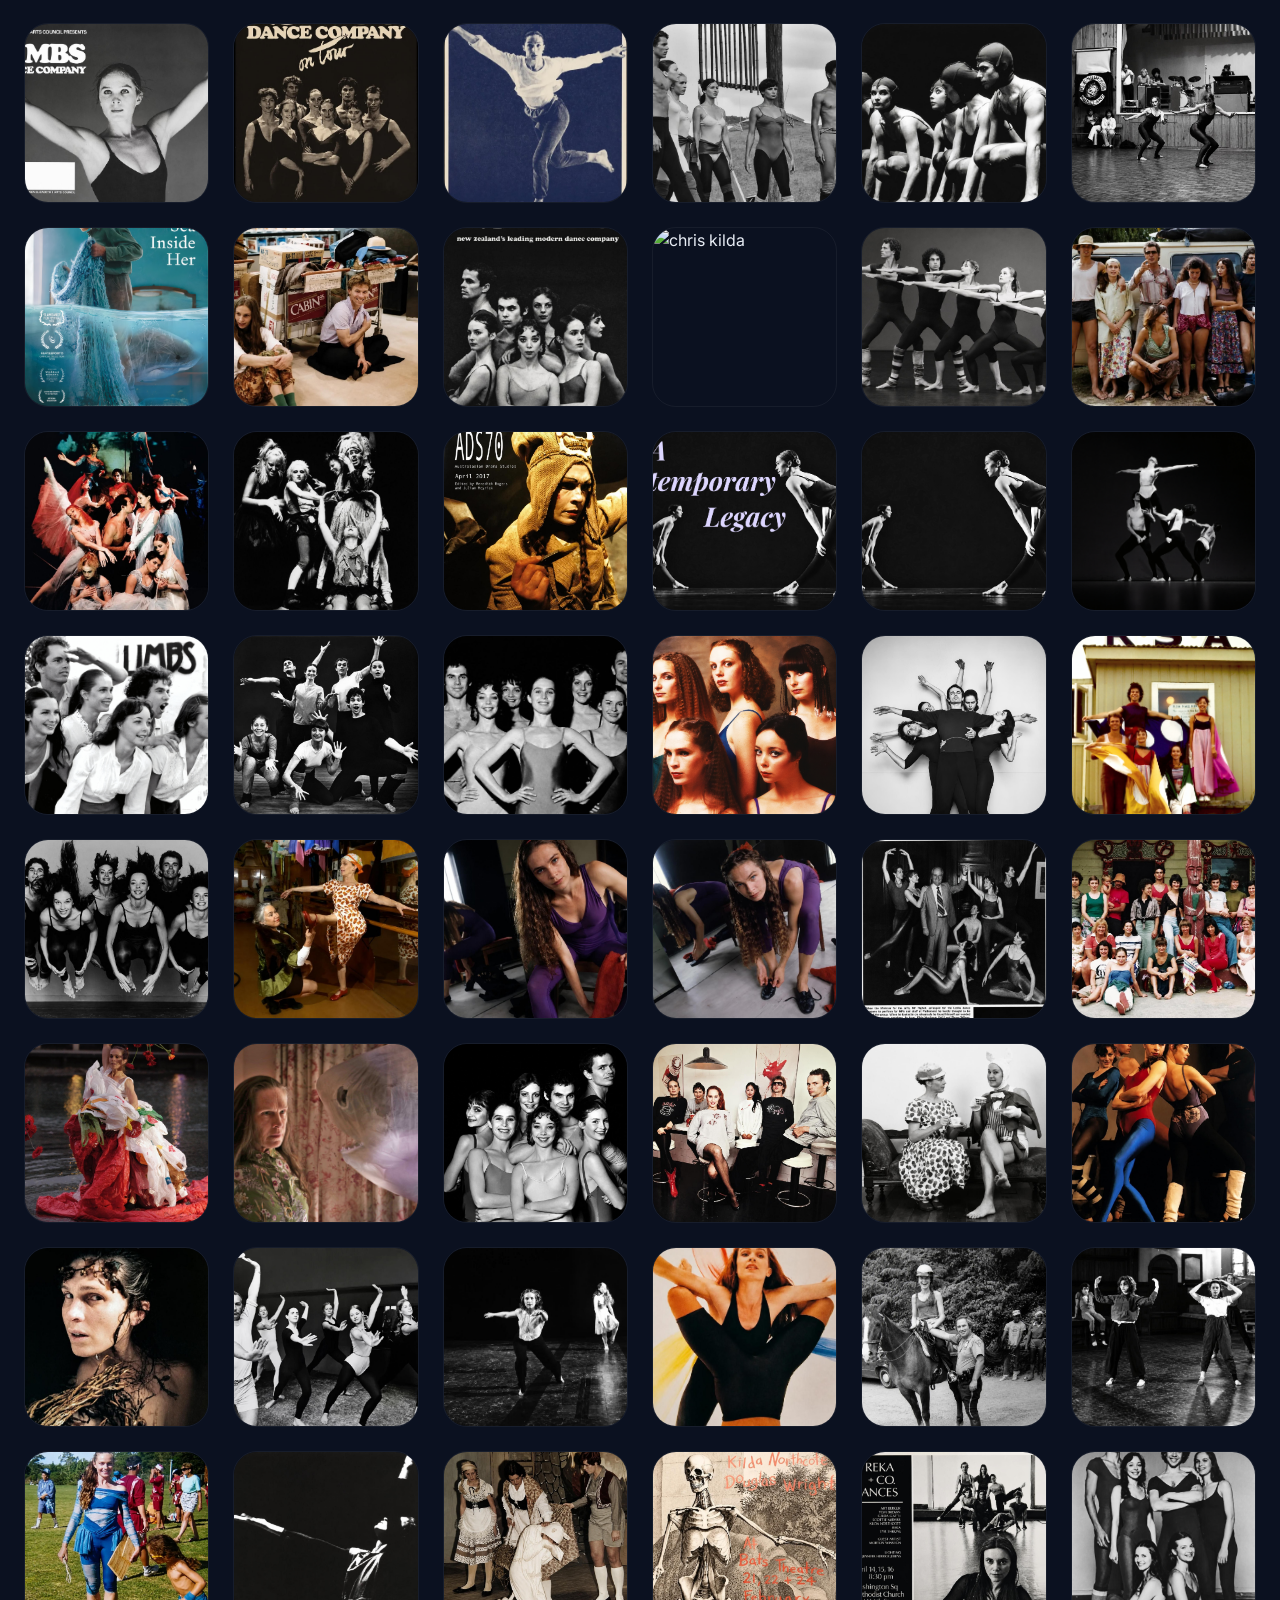
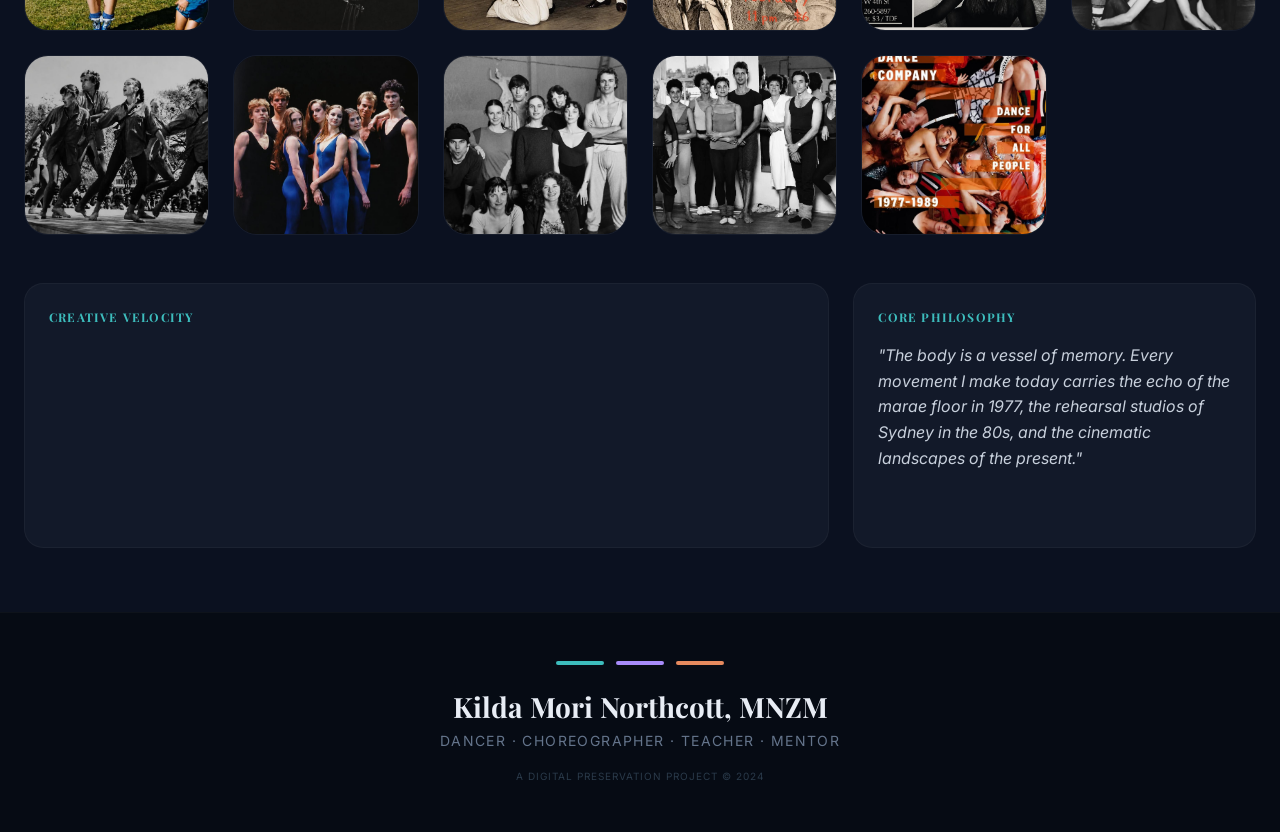
==== commit e0100c0c: "Update print statement from 'Hello' to 'Goodbye'" ====
--- a/index.html
+++ b/index.html
@@ -24,7 +24,7 @@
         /* --- Navigation --- */
         nav { position:fixed; top:0; width:100%; z-index:50; background:rgba(11,17,32,0.9); backdrop-filter:blur(14px); -webkit-backdrop-filter:blur(14px); border-bottom:1px solid rgba(255,255,255,0.06); padding:0.75rem 1rem; }
         @media (min-width: 768px) { nav { padding:0.6rem 1.5rem; } }
-        .nav-inner { max-width:1280px; margin:0 auto; display:flex; justify-space-between; align-items:center; }
+        .nav-inner { max-width:1280px; margin:0 auto; display:flex; justify-content:space-between; align-items:center; }
         .brand { font-weight:700; text-transform:uppercase; letter-spacing:-.025em; color:#e8edf5; font-size:clamp(0.95rem, 2.5vw, 1.1rem); }
         .brand span { color:#3dbdbd; font-weight:300; }
         .nav-links { display:none; gap:0.5rem; }
@@ -44,28 +44,11 @@
         .hero-inner { position:relative; z-index:1; max-width:900px; width:100%; }
         .hero-badge { display:inline-block; padding:0.3rem 1rem; font-size:clamp(0.6rem, 2vw, 0.7rem); font-weight:700; letter-spacing:0.12em; text-transform:uppercase; background:rgba(61,189,189,0.15); color:#3dbdbd; border-radius:9999px; border:1px solid rgba(61,189,189,0.25); margin-bottom:1.25rem; }
         .hero-inner h1 { font-size:clamp(1.85rem, 5vw, 3.2rem); display:flex; flex-wrap:wrap; justify-content:center; align-items:center; gap:0.5rem; line-height:1.2; }
-        .hero-inner h1 .title-image { height:clamp(2.5rem, 6vw, 4rem); max-height:4rem; width:auto; border-radius:0.75rem; border: 3px solid rgba(255,255,255,0.15);box-shadow: 0 0 30px rgba(45, 212, 191, 0.2); background:#0b1120; display:inline-block; vertical-align:middle; }
         .hero-sub { font-size:clamp(0.95rem, 2.5vw, 1.15rem); color:#94a3b8; max-width:640px; margin:1.25rem auto 0; font-style:italic; padding:0 0.5rem; }
 
         /* --- Main --- */
         main { max-width:1280px; margin:0 auto; padding:2rem 1rem 3rem; }
         @media (min-width:768px) { main { padding:3rem 1.5rem 4rem; } }
-
-        /* --- Biography cards --- */
-        .bio-cards { display:grid; grid-template-columns:1fr; gap:1rem; margin-bottom:3rem; }
-        @media (min-width:640px) { .bio-cards { grid-template-columns:repeat(auto-fit, minmax(280px, 1fr)); gap:1.25rem; } }
-        @media (min-width:1024px) { .bio-cards { grid-template-columns:1fr 1fr; gap:1.5rem; margin-bottom:4rem; } }
-        .bio-card { background:rgba(26,35,50,0.6); backdrop-filter:blur(4px); -webkit-backdrop-filter:blur(4px); border-radius:1.2rem; padding:1.25rem; border:1px solid rgba(255,255,255,0.04); transition:transform .2s; }
-        @media (min-width:768px) { .bio-card { padding:1.8rem; } }
-        .bio-card:hover { transform:translateY(-3px); }
-        .bio-card .icon { font-size:1.75rem; margin-bottom:0.5rem; display:block; }
-        .bio-card h3 { color:#3dbdbd; font-size:1.1rem; margin-bottom:0.5rem; }
-        .bio-card p { color:#c8d0dc; font-size:0.9rem; line-height:1.6; }
-        @media (min-width:768px) { .bio-card p { font-size:0.95rem; line-height:1.7; } }
-        .bio-card .hl-cyan { color:#3dbdbd; font-weight:600; }
-        .bio-card .hl-orange { color:#e68a5e; }
-        .bio-card .hl-purple { color:#a78bfa; }
-        .bio-card .hl-gold { color:#d4a843; }
         
         /* --- Biography text --- */
         .bio-text { max-width: 1100px; margin: 0 auto; padding: 0 0.5rem; }
@@ -99,32 +82,36 @@
         .hl-purple { color: #7c3aed; font-weight: 600; }
         .italic { font-style: italic; }
 
-        /* --- Eras / Tabs --- */
-        .tabs { margin:2rem 0; }
-        @media (min-width:768px) { .tabs { margin:3rem 0; } }
-        
-        .tab-nav { 
-            display:flex; gap:0.4rem; overflow-x:auto; -webkit-overflow-scrolling:touch; 
-            border-bottom:1px solid rgba(255,255,255,0.06); padding-bottom:0.75rem; margin-bottom:1.25rem;
-            scrollbar-width: none;
-        }
-        .tab-nav::-webkit-scrollbar { display:none; }
-        .tab-btn { 
-            padding:0.5rem 1rem; border-radius:9999px; font-size:0.75rem; font-weight:600; 
-            color:#94a3b8; background:transparent; white-space:nowrap; flex-shrink:0;
-            min-height:38px; display:inline-flex; align-items:center; transition:background .3s, color .3s; 
-        }
-        @media (min-width:768px) { .tab-btn { font-size:0.8rem; padding:0.5rem 1.2rem; } }
-        .tab-btn:hover { background:rgba(61,189,189,0.06); color:#e8edf5; }
-        .tab-btn.active { background:rgba(61,189,189,0.15); color:#3dbdbd; }
-        
-        .tab-content { display:none; background:rgba(26,35,50,0.3); border-radius:1.2rem; padding:1.25rem; border:1px solid rgba(255,255,255,0.04); }
-        @media (min-width:768px) { .tab-content { padding:1.8rem; } }
-        .tab-content.active { display:block; }
-        
-        .tab-content .meta { display:flex; flex-wrap:wrap; gap:1rem 2rem; margin-top:1rem; font-size:0.85rem; color:#94a3b8; }
-        @media (min-width:768px) { .tab-content .meta { font-size:0.9rem; } }
-        .tab-content .meta strong { color:#e8edf5; }
+        /* --- Era Styles from indexOG.html --- */
+        .era-card {
+            transition: all 0.3s cubic-bezier(0.4, 0, 0.2, 1);
+            border-left: 2px solid transparent;
+        }
+        .era-card.active {
+            border-left-color: #99f6e4;
+            background: rgba(255, 255, 255, 0.05);
+            transform: translateX(10px);
+        }
+
+        /* --- Gallery Grid from indexOG.html --- */
+        .gallery-grid {
+            display: grid;
+            grid-template-columns: repeat(auto-fill, minmax(180px, 1fr));
+            gap: 1.5rem;
+        }
+        .gallery-grid img {
+            width: 100%;
+            height: 180px;
+            object-fit: cover;
+            border-radius: 1.5rem;
+            border: 1px solid rgba(255,255,255,0.05);
+            transition: transform 0.3s ease, box-shadow 0.3s ease;
+            cursor: pointer;
+        }
+        .gallery-grid img:hover {
+            transform: scale(1.03);
+            box-shadow: 0 0 30px rgba(45, 212, 191, 0.15);
+        }
 
         /* --- Catalog table --- */
         .table-wrap { overflow-x:auto; -webkit-overflow-scrolling:touch; border-radius:1rem; border:1px solid rgba(255,255,255,0.04); background:rgba(26,35,50,0.3); margin:1.5rem 0; }
@@ -143,20 +130,6 @@
         .choreo { color:#c8d0dc; }
         .context { font-size:0.6rem; color:#64748b; text-transform:uppercase; letter-spacing:0.05em; }
 
-        /* --- Gallery filmstrip --- */
-        .filmstrip { 
-            display:flex; gap:0.8rem; overflow-x:auto; -webkit-overflow-scrolling:touch; 
-            scroll-snap-type:x mandatory; padding:0.75rem 0; margin:1.5rem 0; 
-        }
-        @media (min-width:768px) { .filmstrip { margin:2rem 0; padding:1rem 0; } }
-        .filmstrip img { 
-            flex:0 0 140px; height:105px; object-fit:cover; border-radius:0.8rem; 
-            border:1px solid rgba(255,255,255,0.04); transition:transform .2s, box-shadow .2s; 
-            cursor:pointer; scroll-snap-align:start; 
-        }
-        @media (min-width:640px) { .filmstrip img { flex:0 0 160px; height:120px; } }
-        .filmstrip img:hover { transform:scale(1.04); box-shadow:0 4px 20px rgba(61,189,189,0.08); }
-
         /* --- Widget row --- */
         .widget-row { display:grid; grid-template-columns:1fr; gap:1.25rem; margin-top:2rem; }
         @media (min-width:768px) { .widget-row { grid-template-columns:2fr 1fr; gap:1.5rem; margin-top:3rem; } }
@@ -181,66 +154,6 @@
         @media (min-width:768px) { .tagline { font-size:0.875rem; margin-bottom:1rem; } }
         .copy { color:#2a3a4a; font-size:0.625rem; text-transform:uppercase; letter-spacing:0.1em; }
 
-        /* --- Modal --- */
-        .image-modal { position:fixed; inset:0; z-index:999; background:rgba(0,0,0,0.92); backdrop-filter:blur(12px); -webkit-backdrop-filter:blur(12px); display:flex; align-items:center; justify-content:center; padding:1rem; opacity:0; pointer-events:none; transition:opacity .3s; }
-        @media (min-width:768px) { .image-modal { padding:2rem; } }
-        .image-modal.open { opacity:1; pointer-events:all; }
-        .image-modal img { max-width:92vw; max-height:80vh; border-radius:1rem; border:1px solid rgba(61,189,189,0.15); object-fit:contain; }
-        @media (min-width:768px) { .image-modal img { max-width:90vw; max-height:85vh; border-radius:2rem; } }
-        
-        .image-modal .close-btn { position:absolute; top:1rem; right:1rem; background:rgba(255,255,255,0.1); color:#e8edf5; font-size:1.25rem; min-width:44px; min-height:44px; padding:0.5rem 1rem; border-radius:40px; display:flex; align-items:center; justify-content:center; transition:background .2s; }
-        @media (min-width:768px) { .image-modal .close-btn { top:1.5rem; right:1.5rem; font-size:1.5rem; padding:0.5rem 1.2rem; } }
-        .image-modal .close-btn:hover { background:rgba(61,189,189,0.25); }
-        
-        .image-modal .modal-nav { position:absolute; top:50%; transform:translateY(-50%); background:rgba(255,255,255,0.1); color:#e8edf5; font-size:1.5rem; width:44px; height:44px; border-radius:9999px; display:flex; align-items:center; justify-content:center; transition:background .2s; }
-        @media (min-width:768px) { .image-modal .modal-nav { font-size:2rem; width:auto; height:auto; padding:0.5rem 1rem; } }
-        .image-modal .modal-nav:hover { background:rgba(61,189,189,0.25); }
-        .image-modal .modal-nav.prev { left:0.5rem; }
-        .image-modal .modal-nav.next { right:0.5rem; }
-        @media (min-width:768px) { .image-modal .modal-nav.prev { left:1rem; } .image-modal .modal-nav.next { right:1rem; } }
-
-        /* Media query desktop adjustments */
-        @media (min-width:768px) { 
-            .mobile-toggle { display:none; } 
-            .nav-links { display:flex; } 
-        }
-        
-        /* --- Gallery & Section Scaling --- */
-        .gallery-section {
-            margin-top: 2rem;
-        }
-        
-        .section-title {
-            font-size: clamp(1.5rem, 4vw, 2rem);
-            color: #3dbdbd;
-            margin-bottom: 0.25rem;
-        }
-        
-        .section-subtitle {
-            color: #64748b;
-            font-size: clamp(0.8rem, 2vw, 0.95rem);
-            margin-bottom: 0.75rem;
-        }
-        
-        .filmstrip {
-            display: flex;
-            gap: 0.6rem;
-            overflow-x: auto;
-            -webkit-overflow-scrolling: touch;
-            scroll-snap-type: x mandatory;
-            padding: 0.5rem 0 1rem;
-            margin: 1rem 0 2rem;
-        }
-        
-        .filmstrip img {
-            flex: 0 0 clamp(110px, 30vw, 160px);
-            height: clamp(80px, 22vw, 120px);
-            object-fit: cover;
-            border-radius: 0.6rem;
-            border: 1px solid rgba(255, 255, 255, 0.08);
-            scroll-snap-align: start;
-        }
-        
         /* --- Responsive Image Modal --- */
         .image-modal {
             position: fixed;
@@ -283,7 +196,6 @@
             }
         }
         
-        /* Touch-friendly modal controls */
         .image-modal .close-btn {
             position: absolute;
             top: 1rem;
@@ -312,6 +224,7 @@
             display: flex;
             align-items: center;
             justify-content: center;
+            z-index: 1001;
         }
         
         .image-modal .modal-nav.prev { left: 0.5rem; }
@@ -332,6 +245,12 @@
             border: 3px solid rgba(255,255,255,0.15);
             box-shadow: 0 0 30px rgba(45, 212, 191, 0.2);
             margin: 0 12px;
+        }
+
+        /* Media query desktop adjustments */
+        @media (min-width:768px) { 
+            .mobile-toggle { display:none; } 
+            .nav-links { display:flex; } 
         }
     </style>
 </head>
@@ -367,82 +286,104 @@
 
 <!-- MAIN -->
 <main>
-    <!-- BIOGRAPHY CARDS -->
-<div class="main-grid">
-    <!-- CONTENT -->
-    <div class="content-flow">
-        <!-- BIOGRAPHY -->
-        <section id="bio" class="bio-text">
-
-          <h2>The Living History</h2>
-      
-          <div class="prose">
-      
-              <p>
-                  Born in Whakatāne in 1955, <span class="hl-teal">Kilda Mori Northcott MNZM</span> has played a defining role in the development of contemporary dance in Aotearoa New Zealand. Her career spans more than five decades and mirrors the emergence of contemporary dance from a small experimental movement into one of New Zealand's most respected performing arts. As a dancer, teacher, mentor, collaborator and advocate, Northcott has helped shape generations of performers while remaining one of the country's most enduring and influential dance artists.
-              </p>
-      
-              <p>
-                  Northcott's journey into dance began in the Eastern Bay of Plenty, where she trained in classical ballet at the <span class="hl-orange">Ruby Conway School of Dance</span> in nearby Kawerau. Her early education was grounded in the discipline and technical precision of classical ballet before she relocated to Auckland to continue her studies at the <span class="hl-indigo">New Zealand Dance Centre</span> under two of New Zealand's most respected dance educators, <span class="hl-indigo">Russell Kerr</span> and <span class="hl-indigo">Basil Pattison</span>. The Dance Centre was one of the country's foremost professional training institutions during the 1960s and 1970s, producing many dancers who would go on to establish New Zealand's modern dance movement. Northcott's training there gave her a strong classical foundation while exposing her to emerging contemporary techniques that were beginning to transform dance internationally.
-              </p>
-      
-              <p>
-                  Like many ambitious New Zealand dancers of her generation, Northcott looked overseas to broaden her artistic horizons. During the mid-1970s she travelled to New York City, then the epicentre of contemporary dance innovation. There she studied the techniques of <span class="hl-purple">Merce Cunningham</span> and <span class="hl-purple">José Limón</span>, absorbing the revolutionary ideas that were redefining movement in the twentieth century. Cunningham's exploration of chance, space and independence between dance and music, combined with Limón's emphasis on breath, weight and human expression, profoundly influenced Northcott's artistic philosophy. Rather than simply reproducing overseas styles, she returned to New Zealand determined to help forge a uniquely New Zealand form of contemporary dance that reflected the country's own landscapes, people and culture.
-              </p>
-      
-              <p>
-                  That opportunity arrived in 1977 when Northcott became one of the founding members of <span class="hl-teal">Limbs Dance Company</span>, alongside Chris Jannides, Mary Jane O'Reilly, Debbie McCulloch, Julie Dunningham and Mark Baldwin. Contrary to the traditions of formal theatre, Limbs was established following a gathering of dancers at <span class="hl-teal">Rongomaraeroa Marae</span> in Pōrangahau, Hawke's Bay, where the company's philosophy of accessibility and artistic experimentation first took shape. Limbs rejected the idea that dance belonged only in concert halls and instead sought to take performance directly to communities throughout New Zealand.
-              </p>
-      
-              <p>
-                  Throughout the late 1970s and 1980s, Northcott helped pioneer a new era of professional dance in New Zealand. Limbs performed not only in traditional theatres but also in university campuses, schools, prisons, music festivals, shopping centres, nightclubs, theatre foyers and outdoor public spaces. Their productions combined classical technique with jazz, disco, pedestrian movement and popular music, deliberately breaking down the "fourth wall" that had long separated performers from audiences. This approach attracted thousands of New Zealanders who had never previously experienced contemporary dance and fundamentally changed public perceptions of the art form. Limbs became the first contemporary dance company in New Zealand to achieve widespread national popularity and is now widely regarded as one of the country's most significant performing arts institutions.
-              </p>
-      
-              <p>
-                  As both a founding performer and teacher within Limbs, Northcott was central to the company's success. Her technical mastery, expressive physicality and willingness to embrace experimentation made her one of its defining artists. She performed works by leading New Zealand choreographers including Mary Jane O'Reilly, Chris Jannides, Mark Baldwin and, later, Douglas Wright, helping establish a distinctly New Zealand vocabulary of movement that blended international contemporary dance practices with local identity and storytelling. The company's collaborations with musicians such as Split Enz, Don McGlashan, Jack Body and Philip Dadson further expanded contemporary dance's audience and cultural influence.
-              </p>
-      
-              <p>
-                  Northcott's influence extended well beyond Limbs. During the early 1980s she became an important teacher and mentor within the company, contributing to the training of young dancers entering the profession. Among those who benefited from the Limbs environment was <span class="hl-orange">Douglas Wright</span>, then a former competitive gymnast with no formal dance experience. Wright later acknowledged the significance of the training and mentorship he received from Northcott, Mary Jane O'Reilly and the Limbs community after joining the company in 1980.
-              </p>
-      
-              <p>
-                  A defining chapter of Northcott's career began through her long creative partnership with Douglas Wright. When Wright established the <span class="hl-orange">Douglas Wright Dance Company</span> in 1989, Northcott became one of its founding members and one of his closest artistic collaborators. Over the following decade she performed in many of Wright's landmark productions, helping bring to life some of the most acclaimed works in New Zealand dance history. Wright frequently described Northcott as his artistic muse, recognising her extraordinary ability to communicate emotional complexity through movement. In his memoir <span class="hl-teal italic">Ghost Dance</span>, he famously wrote that she "danced in the same way the Mona Lisa smiles—calm, inscrutable, seeing nothing, seeing everything."
-              </p>
-      
-              <p>
-                  Northcott's performances became synonymous with Wright's highly physical and deeply philosophical choreography, which explored themes of mortality, spirituality, sexuality, memory and human vulnerability. Rather than functioning simply as an interpreter of choreography, she became an active creative collaborator whose maturity, intuition and expressive intelligence helped shape the emotional language of Wright's works. Together they contributed to productions that earned international recognition and established New Zealand contemporary dance on the world stage through tours across Australia and Europe.
-              </p>
-      
-              <p>
-                  Alongside her performing career, Northcott developed an enduring reputation as a teacher and mentor. She has worked extensively with dancers of all ages, encouraging an approach that balances technical excellence with curiosity, creativity and authentic human expression. Her teaching philosophy reflects the belief that dance is not simply an athletic discipline but a lifelong artistic practice capable of evolving throughout every stage of life.
-              </p>
-      
-              <p>
-                  Rather than retiring from performance, Northcott has continued to redefine what it means to be a professional dancer. Through <span class="hl-teal">Bipeds Productions</span> and long-standing collaborations with choreographer <span class="hl-teal">Alyx Duncan</span>, she has become one of New Zealand's strongest advocates for mature performers. Their work challenges conventional assumptions that professional dance belongs exclusively to the young, demonstrating instead that older bodies possess unique histories, emotional depth and lived experience that enrich performance in ways impossible to replicate through youthful virtuosity alone. These productions have become important contributions to international conversations surrounding ageing, embodiment and representation within the performing arts.
-              </p>
-      
-              <p>
-                  Northcott's career has also become an important historical bridge between generations of New Zealand dancers. Having trained during the formative years of contemporary dance, helped establish Limbs Dance Company, collaborated with Douglas Wright during the emergence of his internationally acclaimed choreographic voice, and continued creating innovative work well into the twenty-first century, she embodies the living history of New Zealand dance itself. Few artists have participated so directly in every major stage of the country's contemporary dance development.
-              </p>
-      
-              <p>
-                  In recognition of her exceptional contribution to dance and the performing arts, Kilda Mori Northcott was appointed a <span class="hl-teal">Member of the New Zealand Order of Merit (MNZM)</span>. The honour acknowledged not only her achievements as an internationally respected performer, but also her decades of service as a teacher, mentor and advocate whose influence continues to shape New Zealand's artistic landscape.
-              </p>
-      
-              <p>
-                  Today, Kilda Mori Northcott remains one of the most respected figures in New Zealand dance. Her career stands as a testament to artistic courage, innovation and lifelong dedication. From a young ballet student in Kawerau to a pioneering founder of Limbs Dance Company, from the experimental studios of New York to the groundbreaking works of Douglas Wright, and from performer to mentor and champion of mature artists, Northcott's legacy is inseparable from the history of contemporary dance in Aotearoa. Through every stage of that journey, she has demonstrated that dance is not merely performance—it is a living record of experience, identity and human connection, continually evolving through those who dedicate their lives to its practice.
-              </p>
-      
-          </div>
-      
-        </section>
-
-    <!-- ERAS TABS -->
-        <div style="height: 4em;"></div>
-    <section id="eras">
-        <h2 style="font-size:2rem; color:#3dbdbd; margin-bottom:1rem;">Artistic Eras</h2>
-        <div class="tabs" id="tabsContainer"></div>
+    <!-- BIOGRAPHY -->
+    <section id="bio" class="bio-text">
+      <h2>The Living History</h2>
+      <div class="prose">
+          <p>
+              Born in Whakatāne in 1955, <span class="hl-teal">Kilda Mori Northcott MNZM</span> has played a defining role in the development of contemporary dance in Aotearoa New Zealand. Her career spans more than five decades and mirrors the emergence of contemporary dance from a small experimental movement into one of New Zealand's most respected performing arts. As a dancer, teacher, mentor, collaborator and advocate, Northcott has helped shape generations of performers while remaining one of the country's most enduring and influential dance artists.
+          </p>
+          <p>
+              Northcott's journey into dance began in the Eastern Bay of Plenty, where she trained in classical ballet at the <span class="hl-orange">Ruby Conway School of Dance</span> in nearby Kawerau. Her early education was grounded in the discipline and technical precision of classical ballet before she relocated to Auckland to continue her studies at the <span class="hl-indigo">New Zealand Dance Centre</span> under two of New Zealand's most respected dance educators, <span class="hl-indigo">Russell Kerr</span> and <span class="hl-indigo">Basil Pattison</span>. The Dance Centre was one of the country's foremost professional training institutions during the 1960s and 1970s, producing many dancers who would go on to establish New Zealand's modern dance movement. Northcott's training there gave her a strong classical foundation while exposing her to emerging contemporary techniques that were beginning to transform dance internationally.
+          </p>
+          <p>
+              Like many ambitious New Zealand dancers of her generation, Northcott looked overseas to broaden her artistic horizons. During the mid-1970s she travelled to New York City, then the epicentre of contemporary dance innovation. There she studied the techniques of <span class="hl-purple">Merce Cunningham</span> and <span class="hl-purple">José Limón</span>, absorbing the revolutionary ideas that were redefining movement in the twentieth century. Cunningham's exploration of chance, space and independence between dance and music, combined with Limón's emphasis on breath, weight and human expression, profoundly influenced Northcott's artistic philosophy. Rather than simply reproducing overseas styles, she returned to New Zealand determined to help forge a uniquely New Zealand form of contemporary dance that reflected the country's own landscapes, people and culture.
+          </p>
+          <p>
+              That opportunity arrived in 1977 when Northcott became one of the founding members of <span class="hl-teal">Limbs Dance Company</span>, alongside Chris Jannides, Mary Jane O'Reilly, Debbie McCulloch, Julie Dunningham and Mark Baldwin. Contrary to the traditions of formal theatre, Limbs was established following a gathering of dancers at <span class="hl-teal">Rongomaraeroa Marae</span> in Pōrangahau, Hawke's Bay, where the company's philosophy of accessibility and artistic experimentation first took shape. Limbs rejected the idea that dance belonged only in concert halls and instead sought to take performance directly to communities throughout New Zealand.
+          </p>
+          <p>
+              Throughout the late 1970s and 1980s, Northcott helped pioneer a new era of professional dance in New Zealand. Limbs performed not only in traditional theatres but also in university campuses, schools, prisons, music festivals, shopping centres, nightclubs, theatre foyers and outdoor public spaces. Their productions combined classical technique with jazz, disco, pedestrian movement and popular music, deliberately breaking down the "fourth wall" that had long separated performers from audiences. This approach attracted thousands of New Zealanders who had never previously experienced contemporary dance and fundamentally changed public perceptions of the art form. Limbs became the first contemporary dance company in New Zealand to achieve widespread national popularity and is now widely regarded as one of the country's most significant performing arts institutions.
+          </p>
+          <p>
+              As both a founding performer and teacher within Limbs, Northcott was central to the company's success. Her technical mastery, expressive physicality and willingness to embrace experimentation made her one of its defining artists. She performed works by leading New Zealand choreographers including Mary Jane O'Reilly, Chris Jannides, Mark Baldwin and, later, Douglas Wright, helping establish a distinctly New Zealand vocabulary of movement that blended international contemporary dance practices with local identity and storytelling. The company's collaborations with musicians such as Split Enz, Don McGlashan, Jack Body and Philip Dadson further expanded contemporary dance's audience and cultural influence.
+          </p>
+          <p>
+              Northcott's influence extended well beyond Limbs. During the early 1980s she became an important teacher and mentor within the company, contributing to the training of young dancers entering the profession. Among those who benefited from the Limbs environment was <span class="hl-orange">Douglas Wright</span>, then a former competitive gymnast with no formal dance experience. Wright later acknowledged the significance of the training and mentorship he received from Northcott, Mary Jane O'Reilly and the Limbs community after joining the company in 1980.
+          </p>
+          <p>
+              A defining chapter of Northcott's career began through her long creative partnership with Douglas Wright. When Wright established the <span class="hl-orange">Douglas Wright Dance Company</span> in 1989, Northcott became one of its founding members and one of his closest artistic collaborators. Over the following decade she performed in many of Wright's landmark productions, helping bring to life some of the most acclaimed works in New Zealand dance history. Wright frequently described Northcott as his artistic muse, recognising her extraordinary ability to communicate emotional complexity through movement. In his memoir <span class="hl-teal italic">Ghost Dance</span>, he famously wrote that she "danced in the same way the Mona Lisa smiles—calm, inscrutable, seeing nothing, seeing everything."
+          </p>
+          <p>
+              Northcott's performances became synonymous with Wright's highly physical and deeply philosophical choreography, which explored themes of mortality, spirituality, sexuality, memory and human vulnerability. Rather than functioning simply as an interpreter of choreography, she became an active creative collaborator whose maturity, intuition and expressive intelligence helped shape the emotional language of Wright's works. Together they contributed to productions that earned international recognition and established New Zealand contemporary dance on the world stage through tours across Australia and Europe.
+          </p>
+          <p>
+              Alongside her performing career, Northcott developed an enduring reputation as a teacher and mentor. She has worked extensively with dancers of all ages, encouraging an approach that balances technical excellence with curiosity, creativity and authentic human expression. Her teaching philosophy reflects the belief that dance is not simply an athletic discipline but a lifelong artistic practice capable of evolving throughout every stage of life.
+          </p>
+          <p>
+              Rather than retiring from performance, Northcott has continued to redefine what it means to be a professional dancer. Through <span class="hl-teal">Bipeds Productions</span> and long-standing collaborations with choreographer <span class="hl-teal">Alyx Duncan</span>, she has become one of New Zealand's strongest advocates for mature performers. Their work challenges conventional assumptions that professional dance belongs exclusively to the young, demonstrating instead that older bodies possess unique histories, emotional depth and lived experience that enrich performance in ways impossible to replicate through youthful virtuosity alone. These productions have become important contributions to international conversations surrounding ageing, embodiment and representation within the performing arts.
+          </p>
+          <p>
+              Northcott's career has also become an important historical bridge between generations of New Zealand dancers. Having trained during the formative years of contemporary dance, helped establish Limbs Dance Company, collaborated with Douglas Wright during the emergence of his internationally acclaimed choreographic voice, and continued creating innovative work well into the twenty-first century, she embodies the living history of New Zealand dance itself. Few artists have participated so directly in every major stage of the country's contemporary dance development.
+          </p>
+          <p>
+              In recognition of her exceptional contribution to dance and the performing arts, Kilda Mori Northcott was appointed a <span class="hl-teal">Member of the New Zealand Order of Merit (MNZM)</span>. The honour acknowledged not only her achievements as an internationally respected performer, but also her decades of service as a teacher, mentor and advocate whose influence continues to shape New Zealand's artistic landscape.
+          </p>
+          <p>
+              Today, Kilda Mori Northcott remains one of the most respected figures in New Zealand dance. Her career stands as a testament to artistic courage, innovation and lifelong dedication. From a young ballet student in Kawerau to a pioneering founder of Limbs Dance Company, from the experimental studios of New York to the groundbreaking works of Douglas Wright, and from performer to mentor and champion of mature artists, Northcott's legacy is inseparable from the history of contemporary dance in Aotearoa. Through every stage of that journey, she has demonstrated that dance is not merely performance—it is a living record of experience, identity and human connection, continually evolving through those who dedicate their lives to its practice.
+          </p>
+      </div>
+    </section>
+
+    <div style="height: 4em;"></div>
+
+    <!-- ERAS SECTION (Styled like indexOG.html) -->
+    <section id="eras" class="bg-slate-900 border border-white/5 p-10 md:p-20 rounded-[3rem] shadow-2xl my-12">
+        <div class="mb-16">
+            <h2 class="text-4xl font-bold mb-4 text-white">Artistic Eras</h2>
+            <p class="text-slate-400 max-w-2xl">A chronological journey through the institutional and creative chapters of Kilda's fifty-year career.</p>
+        </div>
+
+        <div class="grid md:grid-cols-3 gap-12">
+            <div class="space-y-4" id="era-nav">
+                <button onclick="showEra(0)" class="era-card w-full text-left p-6 rounded-2xl active group" id="btn-0">
+                    <span class="block text-xs uppercase tracking-widest text-teal-500 font-bold mb-1">1977 – 1983</span>
+                    <span class="text-xl font-bold group-hover:text-teal-300 transition-colors">Limbs Dance Company</span>
+                </button>
+                <button onclick="showEra(1)" class="era-card w-full text-left p-6 rounded-2xl group" id="btn-1">
+                    <span class="block text-xs uppercase tracking-widest text-purple-400 font-bold mb-1">1983 – 1989</span>
+                    <span class="text-xl font-bold group-hover:text-purple-300 transition-colors">The Sydney Transition</span>
+                </button>
+                <button onclick="showEra(2)" class="era-card w-full text-left p-6 rounded-2xl group" id="btn-2">
+                    <span class="block text-xs uppercase tracking-widest text-orange-400 font-bold mb-1">1989 – 2003</span>
+                    <span class="text-xl font-bold group-hover:text-orange-300 transition-colors">The Douglas Wright Muse</span>
+                </button>
+                <button onclick="showEra(3)" class="era-card w-full text-left p-6 rounded-2xl group" id="btn-3">
+                    <span class="block text-xs uppercase tracking-widest text-teal-400 font-bold mb-1">2003 – 2010</span>
+                    <span class="text-xl font-bold group-hover:text-teal-200 transition-colors">Bipeds & Pedagogy</span>
+                </button>
+                <button onclick="showEra(4)" class="era-card w-full text-left p-6 rounded-2xl group" id="btn-4">
+                    <span class="block text-xs uppercase tracking-widest text-indigo-400 font-bold mb-1">2010 – Present</span>
+                    <span class="text-xl font-bold group-hover:text-indigo-300 transition-colors">Screen Dance Maturity</span>
+                </button>
+            </div>
+            <div class="md:col-span-2 bg-slate-800/40 p-10 md:p-14 rounded-3xl border border-white/10" id="era-content">
+                <h3 class="text-4xl font-bold mb-8 text-white" id="era-title">Limbs Dance Company</h3>
+                <div class="prose prose-invert prose-lg text-slate-300 mb-12" id="era-description">
+                    <p>Founding the company at Rongomaraeroa marae, Kilda helped democratize dance in Aotearoa. This era was defined by populist modernism, performing in nightclubs, prisons, and for royalty at the 1981 Royal Variety Performance.</p>
+                </div>
+                <div class="grid grid-cols-2 gap-6 text-sm" id="era-meta">
+                    <div class="p-6 bg-slate-900/80 rounded-2xl border border-white/5">
+                        <span class="block text-teal-400 uppercase tracking-widest text-[10px] font-bold mb-2">Key Collaborators</span>
+                        <span class="font-medium text-white text-lg" id="era-collab">Chris Jannides, Mary-Jane O'Reilly</span>
+                    </div>
+                    <div class="p-6 bg-slate-900/80 rounded-2xl border border-white/5">
+                        <span class="block text-teal-400 uppercase tracking-widest text-[10px] font-bold mb-2">Primary Location</span>
+                        <span class="font-medium text-white text-lg" id="era-loc">Auckland / National Tours</span>
+                    </div>
+                </div>
+            </div>
+        </div>
     </section>
 
     <!-- CATALOG TABLE -->
@@ -453,11 +394,13 @@
         <div class="table-wrap"><table><thead><tr><th>Work Name</th><th>Premiere</th><th>Lead Choreographer</th><th>Institutional Context</th></tr></thead><tbody id="perfTableBody"></tbody></table></div>
     </section>
 
-    <!-- GALLERY FILMSTRIP -->
-    <section id="gallery" class="gallery-section">
-        <h2 class="section-title">Visual Heritage Gallery</h2>
-        <p class="section-subtitle">Click or tap any image to enlarge</p>
-        <div class="filmstrip" id="galleryStrip"></div>
+    <!-- GALLERY SECTION (Styled like indexOG.html) -->
+    <section id="gallery" class="space-y-12 my-12">
+        <div class="text-center">
+            <h2 class="text-4xl font-bold text-white mb-4">Visual Heritage Gallery</h2>
+            <p class="text-slate-400 max-w-3xl mx-auto">Direct archival captures from Kilda's career — click any image to enlarge.</p>
+        </div>
+        <div class="gallery-grid" id="galleryGrid"></div>
     </section>
 
     <div class="widget-row">
@@ -482,14 +425,24 @@
 </footer>
 
 <script>
-    // ---- DATA ----
-    const erasData = [
-        { title:"Limbs Dance Company", date:"1977 – 1983", desc:"As a founding member of New Zealand's first professional contemporary company, Kilda toured nationally and internationally. This period was characterized by a high-energy, eclectic style that combined modern dance with theatrical flair.", collab:"Chris Jannides, M.J. O'Reilly", loc:"Auckland / Global Tours" },
-        { title:"The Sydney Transition", date:"1983 – 1989", desc:"Moving across the Tasman, Northcott became a fixture in the Sydney contemporary scene. This era involved deep experimentation with independent choreographers and the integration of yoga into her somatic practice.", collab:"Darc Swan, Jill Carter-Hansen", loc:"Sydney, Australia" },
-        { title:"The Douglas Wright Muse", date:"1989 – 2003", desc:"Often cited as the 'spine' of Douglas Wright's most iconic works. Her technical precision and emotional depth allowed Wright to create pieces that remain the high-water mark of NZ contemporary dance history.", collab:"Douglas Wright, Michael Parmenter", loc:"Wellington / Auckland" },
-        { title:"Bipeds & Pedagogy", date:"2003 – 2010", desc:"Co-founding Bipeds Productions marked a shift toward community-integrated dance and education. During this time, she received the MNZM for her services to the national dance community.", collab:"Lyne Pringle, Dunedin Arts", loc:"Dunedin / Port Chalmers" },
-        { title:"Screen Dance Maturity", date:"2010 – Present", desc:"A transition into highly visual, cinematic explorations of aging. Collaborations with director Alyx Duncan have seen Kilda's movement translated into hauntingly beautiful screen narratives.", collab:"Alyx Duncan, Screen NZ", loc:"Cinematic / Digital Media" }
+    // ---- ERAS DATA ----
+    const eras = [
+        { title: "Limbs Dance Company", date: "1977 – 1983", description: "As a founding member of New Zealand's first professional contemporary company, Kilda toured nationally and internationally. This period was characterized by a high-energy, eclectic style that combined modern dance with theatrical flair.", collab: "Chris Jannides, M.J. O'Reilly", loc: "Auckland / Global Tours" },
+        { title: "The Sydney Transition", date: "1983 – 1989", description: "Moving across the Tasman, Northcott became a fixture in the Sydney contemporary scene. This era involved deep experimentation with independent choreographers and the integration of yoga into her somatic practice.", collab: "Darc Swan, Jill Carter-Hansen", loc: "Sydney, Australia" },
+        { title: "The Douglas Wright Muse", date: "1989 – 2003", description: "Often cited as the 'spine' of Douglas Wright's most iconic works. Her technical precision and emotional depth allowed Wright to create pieces that remain the high-water mark of NZ contemporary dance history.", collab: "Douglas Wright, Michael Parmenter", loc: "Wellington / Auckland" },
+        { title: "Bipeds & Pedagogy", date: "2003 – 2010", description: "Co-founding Bipeds Productions marked a shift toward community-integrated dance and education. During this time, she received the MNZM for her services to the national dance community.", collab: "Lyne Pringle, Dunedin Arts", loc: "Dunedin / Port Chalmers" },
+        { title: "Screen Dance Maturity", date: "2010 – Present", description: "A transition into highly visual, cinematic explorations of aging. Collaborations with director Alyx Duncan have seen Kilda's movement translated into hauntingly beautiful screen narratives.", collab: "Alyx Duncan, Screen NZ", loc: "Cinematic / Digital Media" }
     ];
+
+    function showEra(index) {
+        const era = eras[index];
+        document.querySelectorAll('.era-card').forEach(c => c.classList.remove('active'));
+        document.getElementById(`btn-${index}`).classList.add('active');
+        document.getElementById('era-title').textContent = era.title;
+        document.getElementById('era-description').innerHTML = `<p>${era.description}</p>`;
+        document.getElementById('era-collab').textContent = era.collab;
+        document.getElementById('era-loc').textContent = era.loc;
+    }
 
     const performances = [
         { work:"Reptile", year:1977, choreo:"Chris Jannides", context:"Limbs Founding Tour" },
@@ -521,35 +474,10 @@
         "nlnzKilda.jpg","nlnzKilda1.jpg","parliament-shot.jpg","porongahau-workshop-copy.jpg",
         "rose.jpg","sea.jpg","smiling-limbs.jpg","stool.jpg","tea_party.jpg","uniLimbs.jpg",
         "BlackBody.jpeg","ComapnyDancePic.jpeg","DanceKildaandGirl.jpeg","EST.jpeg","Horse.jpeg",
-        "Kida4PeopleB&W.jpeg","KildaandIha.jpeg","KildaArms.jpeg","KildaBunny.jpeg","KildaDouglas.jpeg","REKA.jpeg"
+        "Kida4PeopleB&W.jpeg","KildaandIha.jpeg","KildaArms.jpeg","KildaBunny.jpeg","KildaDouglas.jpeg","REKA.jpeg",
+        "4Standing2Sitting.jpeg","LimbsX6.jpeg","LimbsX8.jpeg","LimbsX9.jpeg","StudioShotX8.jpeg",
+        "DanceForAllPeopleBookCover.jpeg"
     ];
-
-    // ---- TABS ----
-    const tabsContainer = document.getElementById('tabsContainer');
-    const navDiv = document.createElement('div'); navDiv.className = 'tab-nav';
-    const contentDiv = document.createElement('div'); contentDiv.id = 'tabContentWrapper';
-    tabsContainer.appendChild(navDiv);
-    tabsContainer.appendChild(contentDiv);
-
-    erasData.forEach((e, i) => {
-        const btn = document.createElement('button');
-        btn.className = 'tab-btn' + (i===0 ? ' active' : '');
-        btn.textContent = e.date;
-        btn.dataset.idx = i;
-        btn.addEventListener('click', function() {
-            document.querySelectorAll('.tab-btn').forEach(b => b.classList.remove('active'));
-            this.classList.add('active');
-            document.querySelectorAll('.tab-content').forEach(c => c.classList.remove('active'));
-            document.getElementById('tabContent'+i).classList.add('active');
-        });
-        navDiv.appendChild(btn);
-
-        const content = document.createElement('div');
-        content.className = 'tab-content' + (i===0 ? ' active' : '');
-        content.id = 'tabContent'+i;
-        content.innerHTML = `<h3 style="color:#3dbdbd; font-size:1.4rem;">${e.title}</h3><p>${e.desc}</p><div class="meta"><span><strong>Date:</strong> ${e.date}</span><span><strong>Collaborators:</strong> ${e.collab}</span><span><strong>Location:</strong> ${e.loc}</span></div>`;
-        contentDiv.appendChild(content);
-    });
 
     // ---- PERFORMANCE TABLE ----
     function populateTable(filter='') {
@@ -565,41 +493,54 @@
     document.getElementById('perfSearch').addEventListener('input', e => populateTable(e.target.value));
     populateTable();
 
-    // ---- GALLERY STRIP ----
-    const strip = document.getElementById('galleryStrip');
+    // ---- GALLERY GRID & MODAL ----
+    const grid = document.getElementById('galleryGrid');
     let currentIdx = 0;
-    function openModal(idx) { currentIdx=idx; document.getElementById('modalImage').src='photos/'+imageFiles[idx]; document.getElementById('imageModal').classList.add('open'); }
-    function closeModal() { document.getElementById('imageModal').classList.remove('open'); }
-    function prevImg() { currentIdx=(currentIdx-1+imageFiles.length)%imageFiles.length; document.getElementById('modalImage').src='photos/'+imageFiles[currentIdx]; }
-    function nextImg() { currentIdx=(currentIdx+1)%imageFiles.length; document.getElementById('modalImage').src='photos/'+imageFiles[currentIdx]; }
-    document.getElementById('modalCloseBtn').addEventListener('click',closeModal);
-    document.getElementById('modalPrevBtn').addEventListener('click',prevImg);
-    document.getElementById('modalNextBtn').addEventListener('click',nextImg);
-    document.getElementById('imageModal').addEventListener('click',e=>{ if(e.target===e.currentTarget) closeModal(); });
-
-    imageFiles.forEach((file,i)=>{
+    
+    function openModal(idx) { 
+        currentIdx = idx; 
+        document.getElementById('modalImage').src = 'photos/' + imageFiles[idx]; 
+        document.getElementById('imageModal').classList.add('open'); 
+    }
+    function closeModal() { 
+        document.getElementById('imageModal').classList.remove('open'); 
+    }
+    function prevImg() { 
+        currentIdx = (currentIdx - 1 + imageFiles.length) % imageFiles.length; 
+        document.getElementById('modalImage').src = 'photos/' + imageFiles[currentIdx]; 
+    }
+    function nextImg() { 
+        currentIdx = (currentIdx + 1) % imageFiles.length; 
+        document.getElementById('modalImage').src = 'photos/' + imageFiles[currentIdx]; 
+    }
+    
+    document.getElementById('modalCloseBtn').addEventListener('click', closeModal);
+    document.getElementById('modalPrevBtn').addEventListener('click', prevImg);
+    document.getElementById('modalNextBtn').addEventListener('click', nextImg);
+    document.getElementById('imageModal').addEventListener('click', e => { if (e.target === e.currentTarget) closeModal(); });
+
+    imageFiles.forEach((file, i) => {
         const img = document.createElement('img');
-        img.src = 'photos/'+file;
-        img.alt = file.replace(/\.[^/.]+$/,'').replace(/-/g,' ');
+        img.src = 'photos/' + file;
+        img.alt = file.replace(/\.[^/.]+$/, '').replace(/-/g, ' ');
         img.loading = 'lazy';
-        img.addEventListener('click', ()=>openModal(i));
-        strip.appendChild(img);
+        img.addEventListener('click', () => openModal(i));
+        grid.appendChild(img);
     });
 
     // ---- CHART ----
     new Chart(document.getElementById('careerChart'), {
         type:'bar',
-        data:{ labels:['70s','80s','90s','00s','10s+'], datasets:[{ label:'Key Productions', data:[6,4,3,5,2], backgroundColor:'#3dbdbd', borderRadius:8 }] },
+        data:{ labels:['70s','80s','90s','00s','10s+'], datasets:[{ label:'Key Productions', data:[6,4,3,5,2], backgroundColor:'#99f6e4', hoverBackgroundColor:'#fed7aa', borderRadius:8 }] },
         options:{ responsive:true, maintainAspectRatio:false, plugins:{ legend:{ display:false } }, scales:{ y:{ beginAtZero:true, ticks:{ color:'#64748b', font:{ size:10 } }, grid:{ color:'rgba(255,255,255,0.04)' } }, x:{ ticks:{ color:'#64748b', font:{ size:10 } }, grid:{ display:false } } } }
     });
 
     // ---- MOBILE TOGGLE ----
-    document.getElementById('mobileToggle').addEventListener('click', ()=>document.getElementById('mobileMenu').classList.toggle('open'));
+    document.getElementById('mobileToggle').addEventListener('click', () => document.getElementById('mobileMenu').classList.toggle('open'));
     
     // ---- MOBILE TOUCH SWIPE FOR MODAL ----
     let touchStartX = 0;
     let touchEndX = 0;
-    
     const modalElem = document.getElementById('imageModal');
     
     modalElem.addEventListener('touchstart', e => {
@@ -612,12 +553,12 @@
     }, { passive: true });
     
     function handleSwipe() {
-        const swipeThreshold = 40; // minimum distance in px to register swipe
+        const swipeThreshold = 40;
         if (touchEndX < touchStartX - swipeThreshold) {
-            nextImg(); // Swipe Left -> Next Image
+            nextImg();
         }
         if (touchEndX > touchStartX + swipeThreshold) {
-            prevImg(); // Swipe Right -> Previous Image
+            prevImg();
         }
     }
 </script>
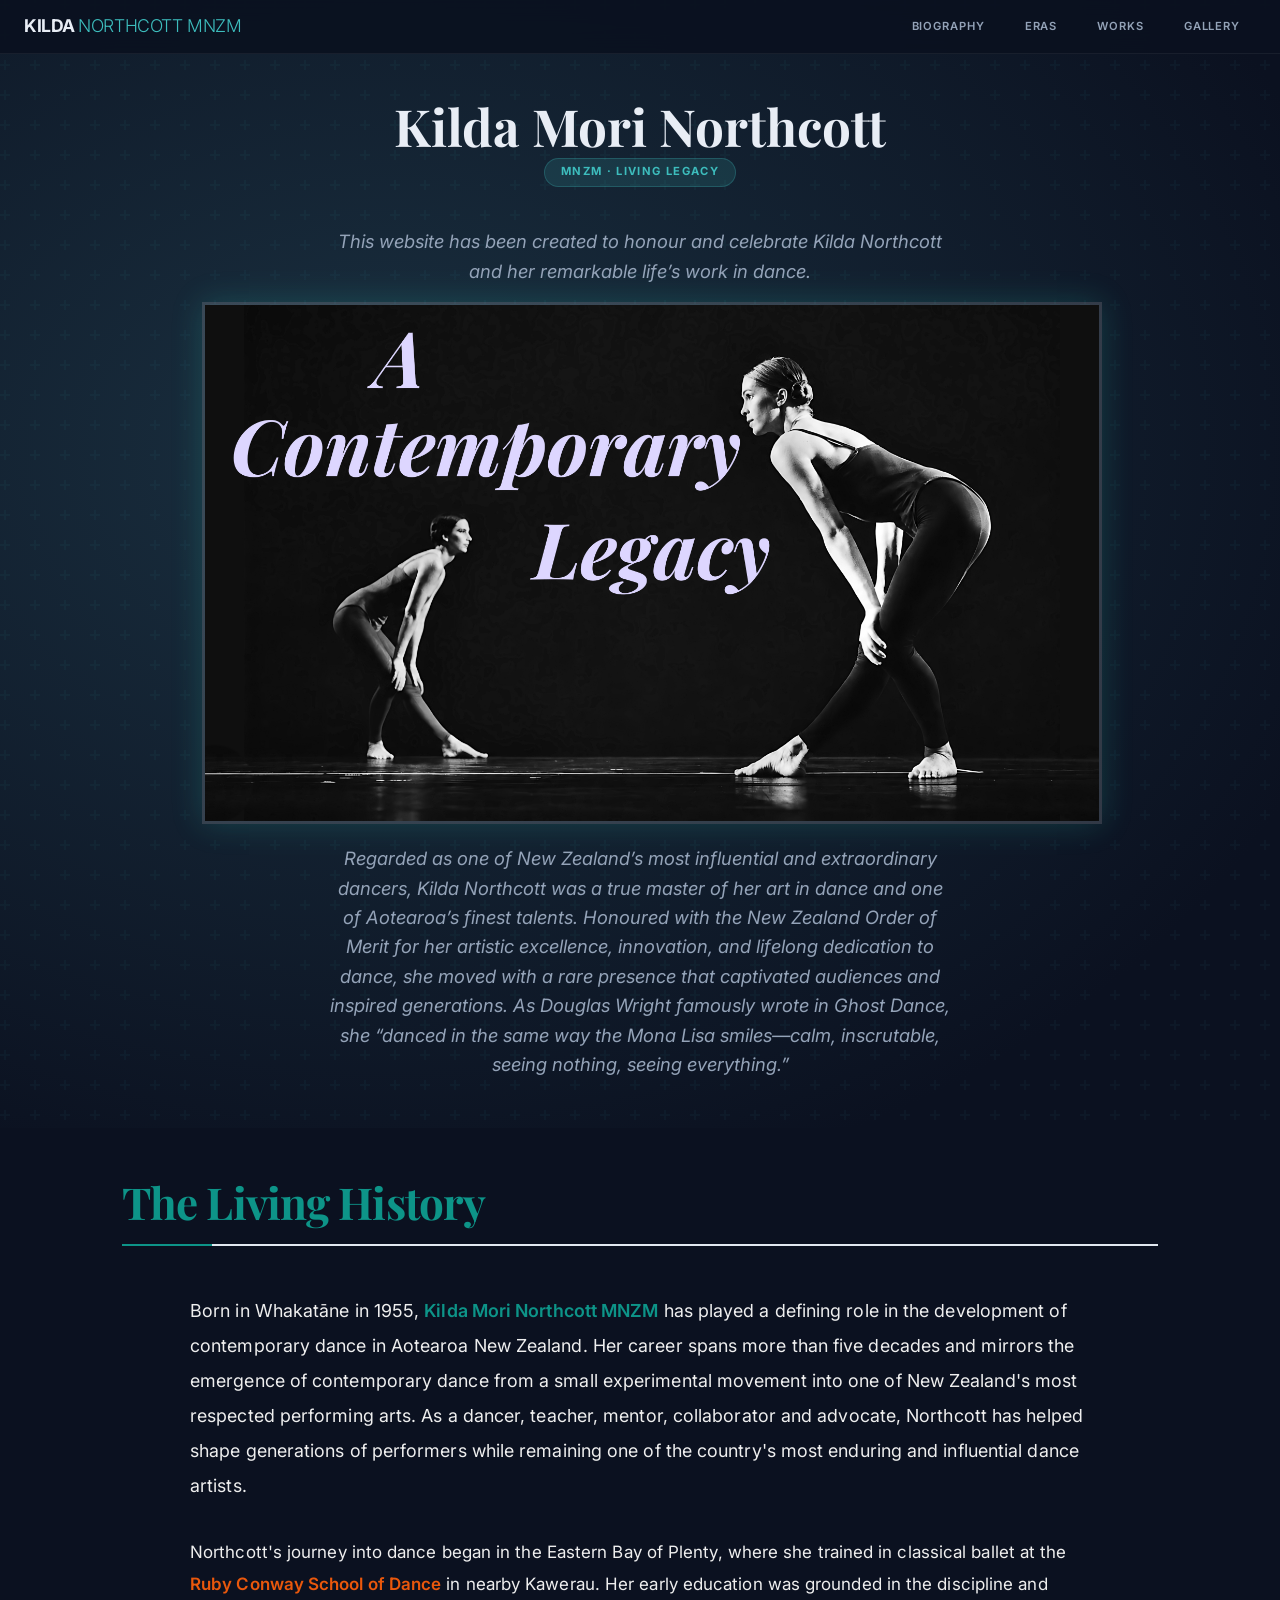
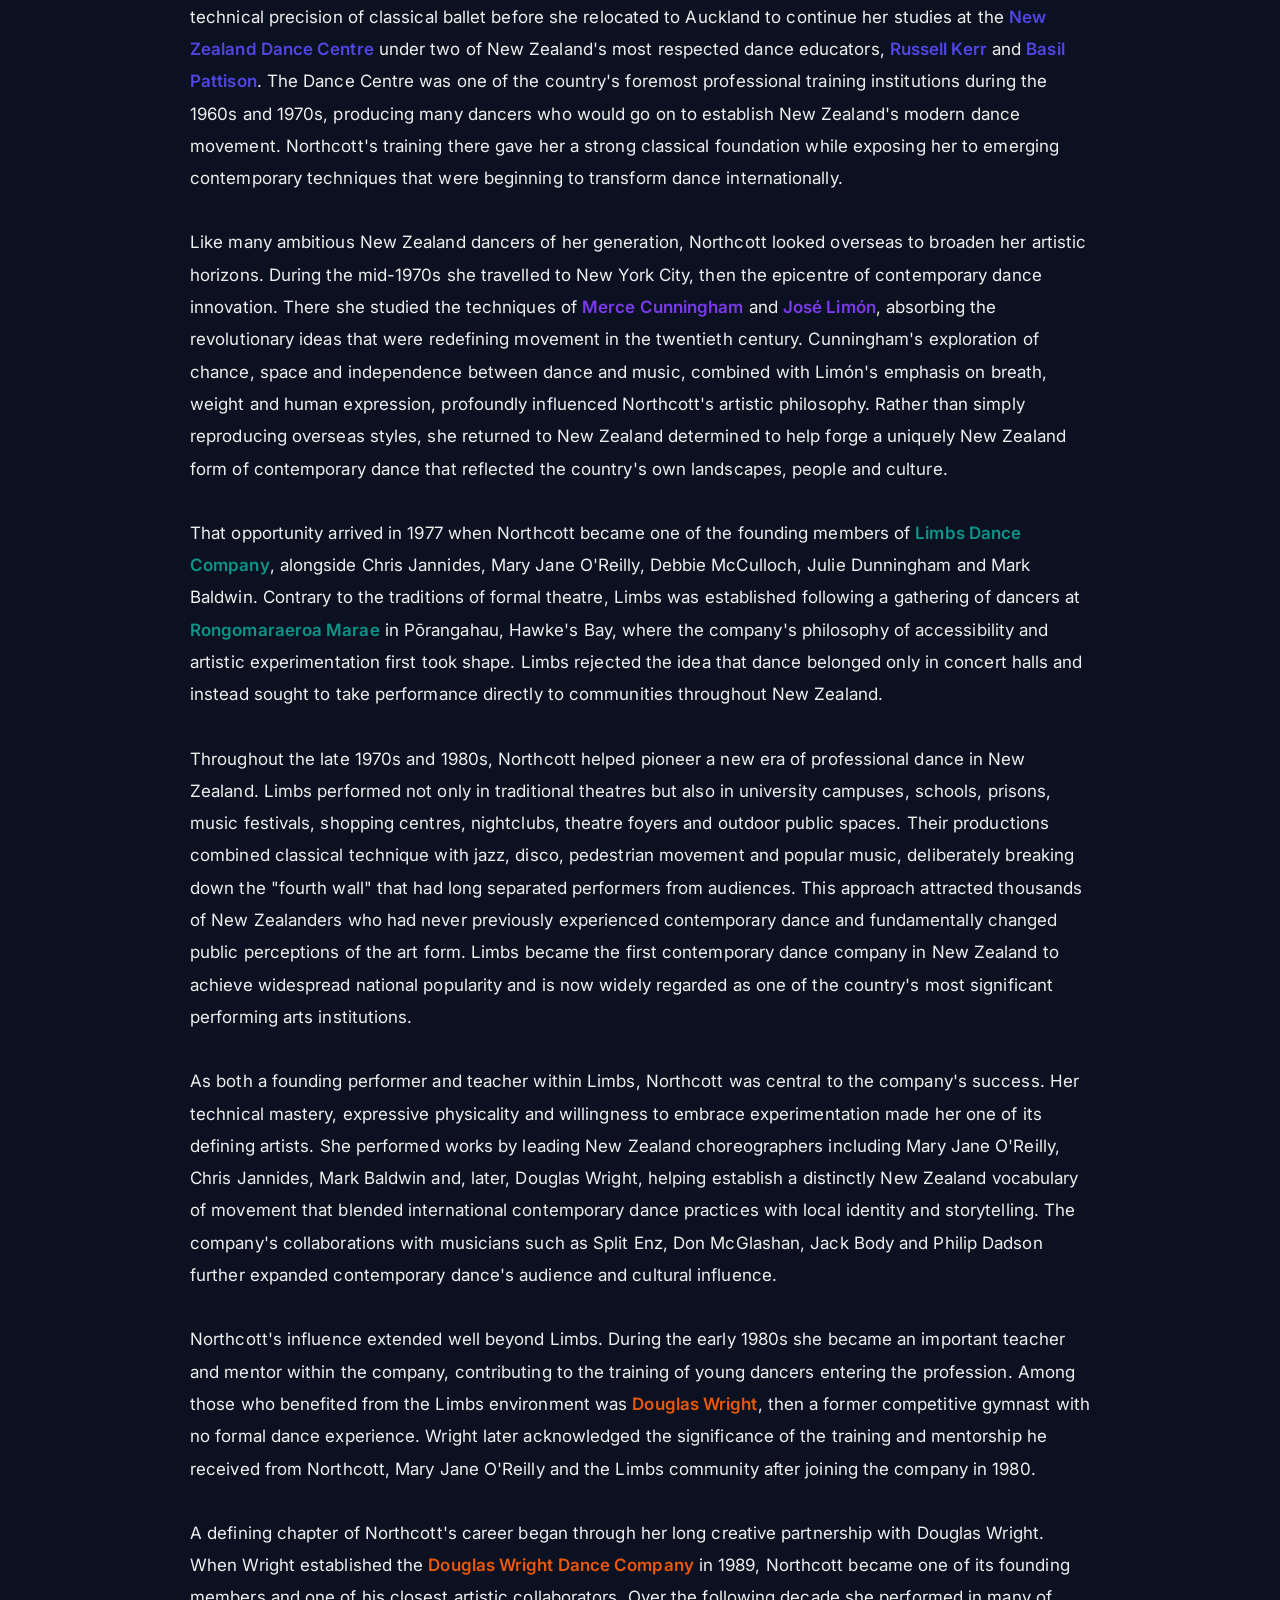
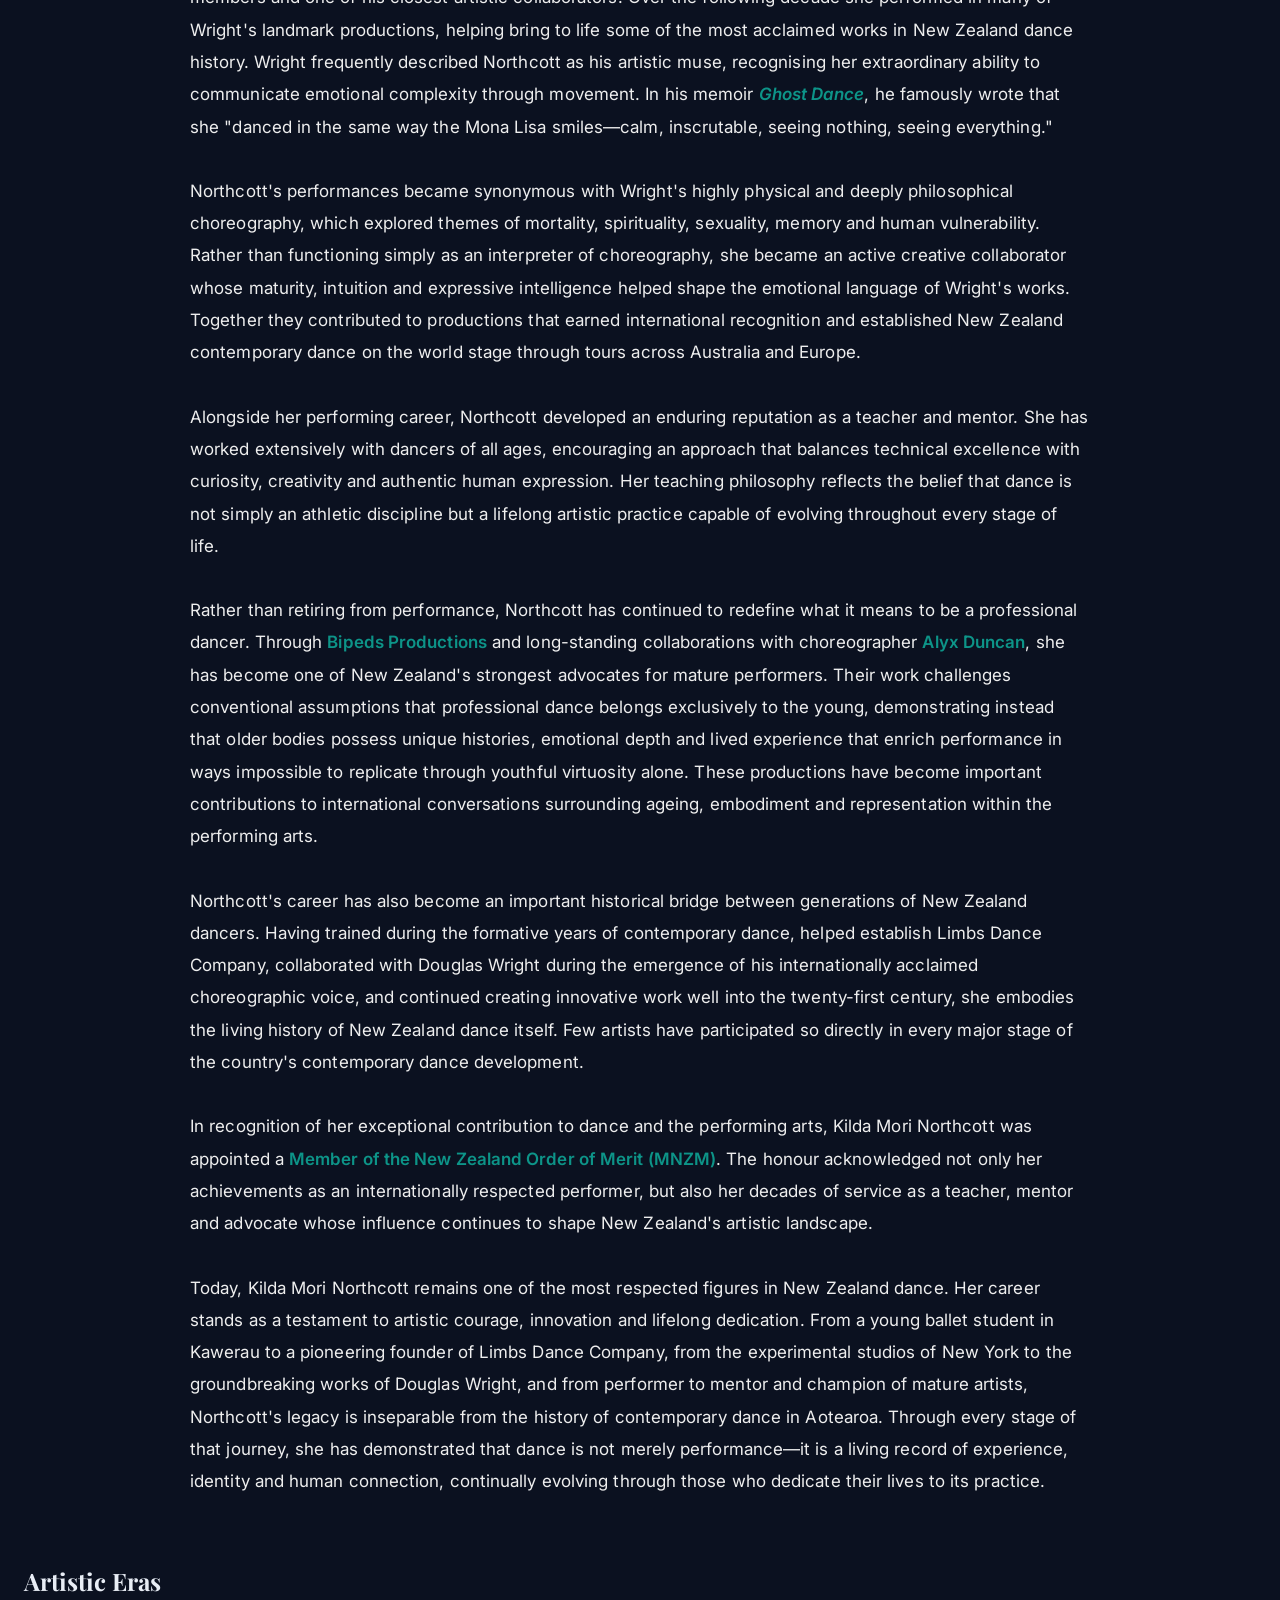
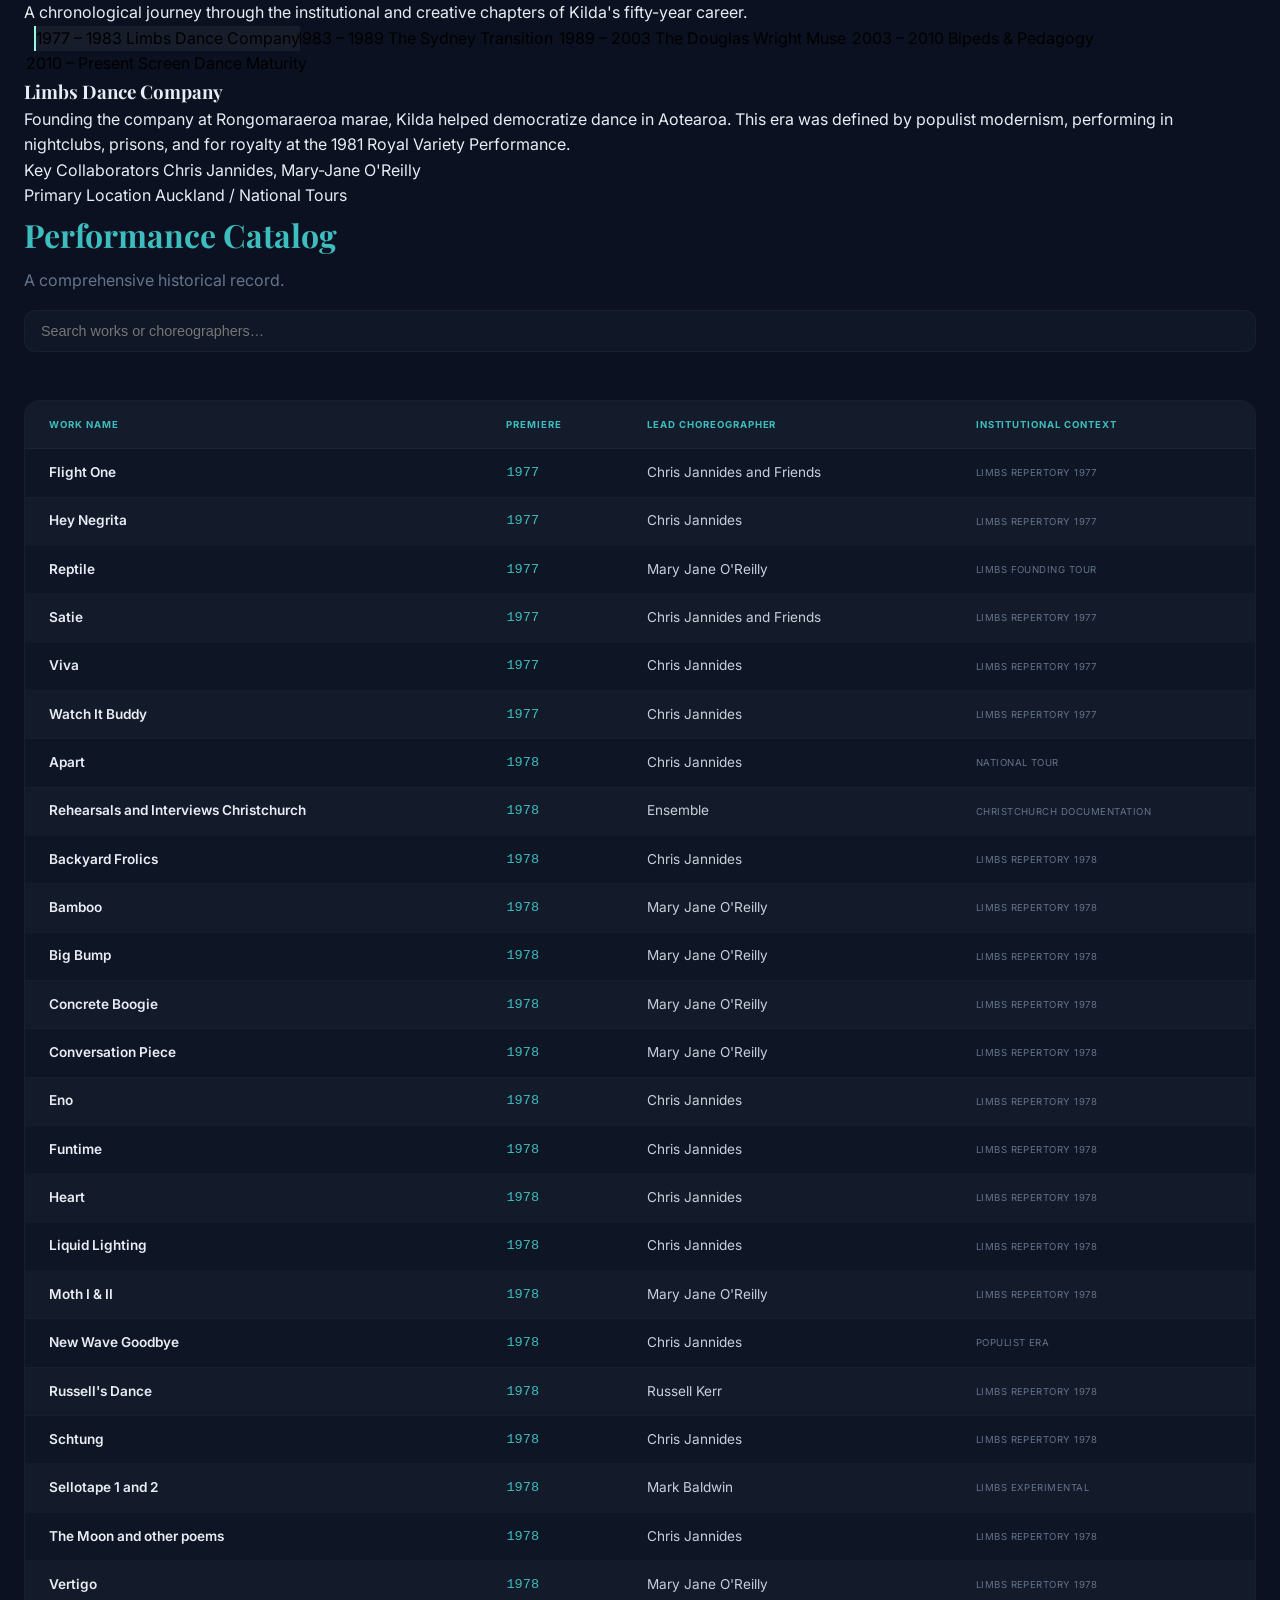
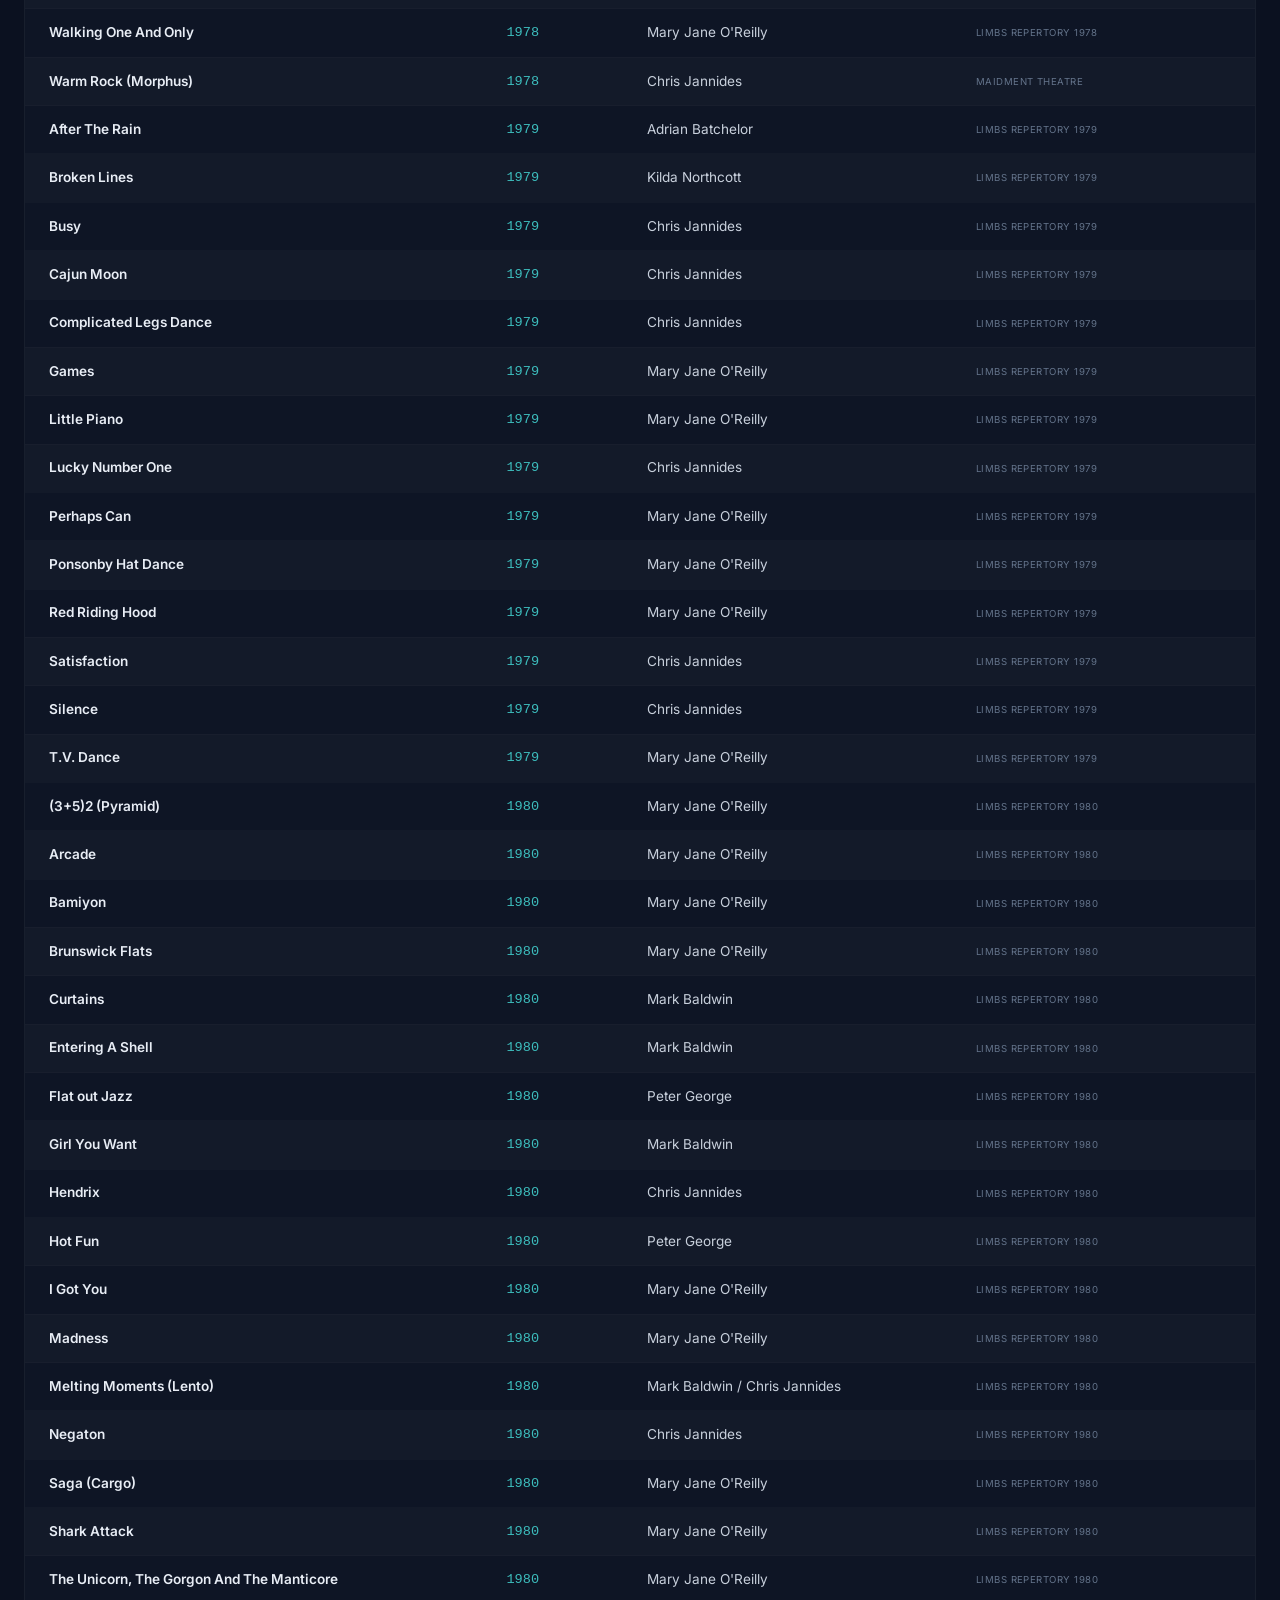
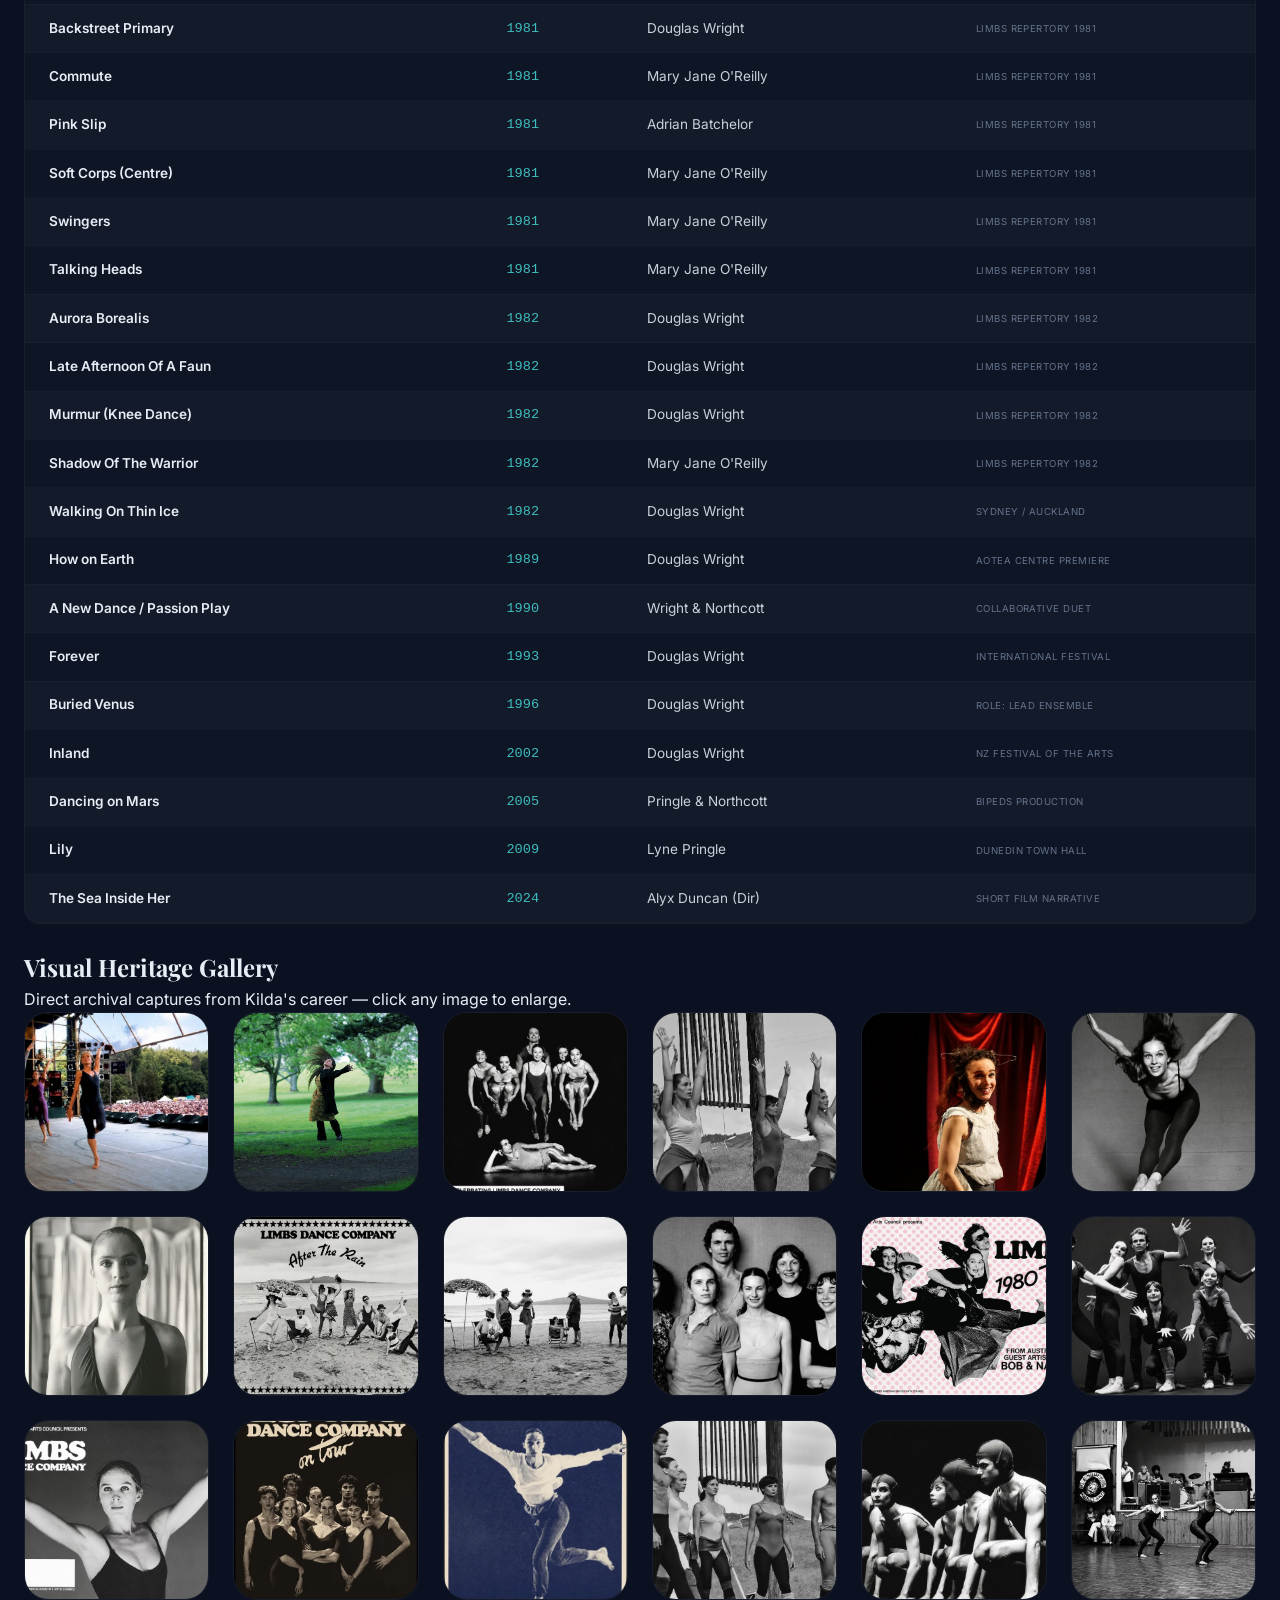
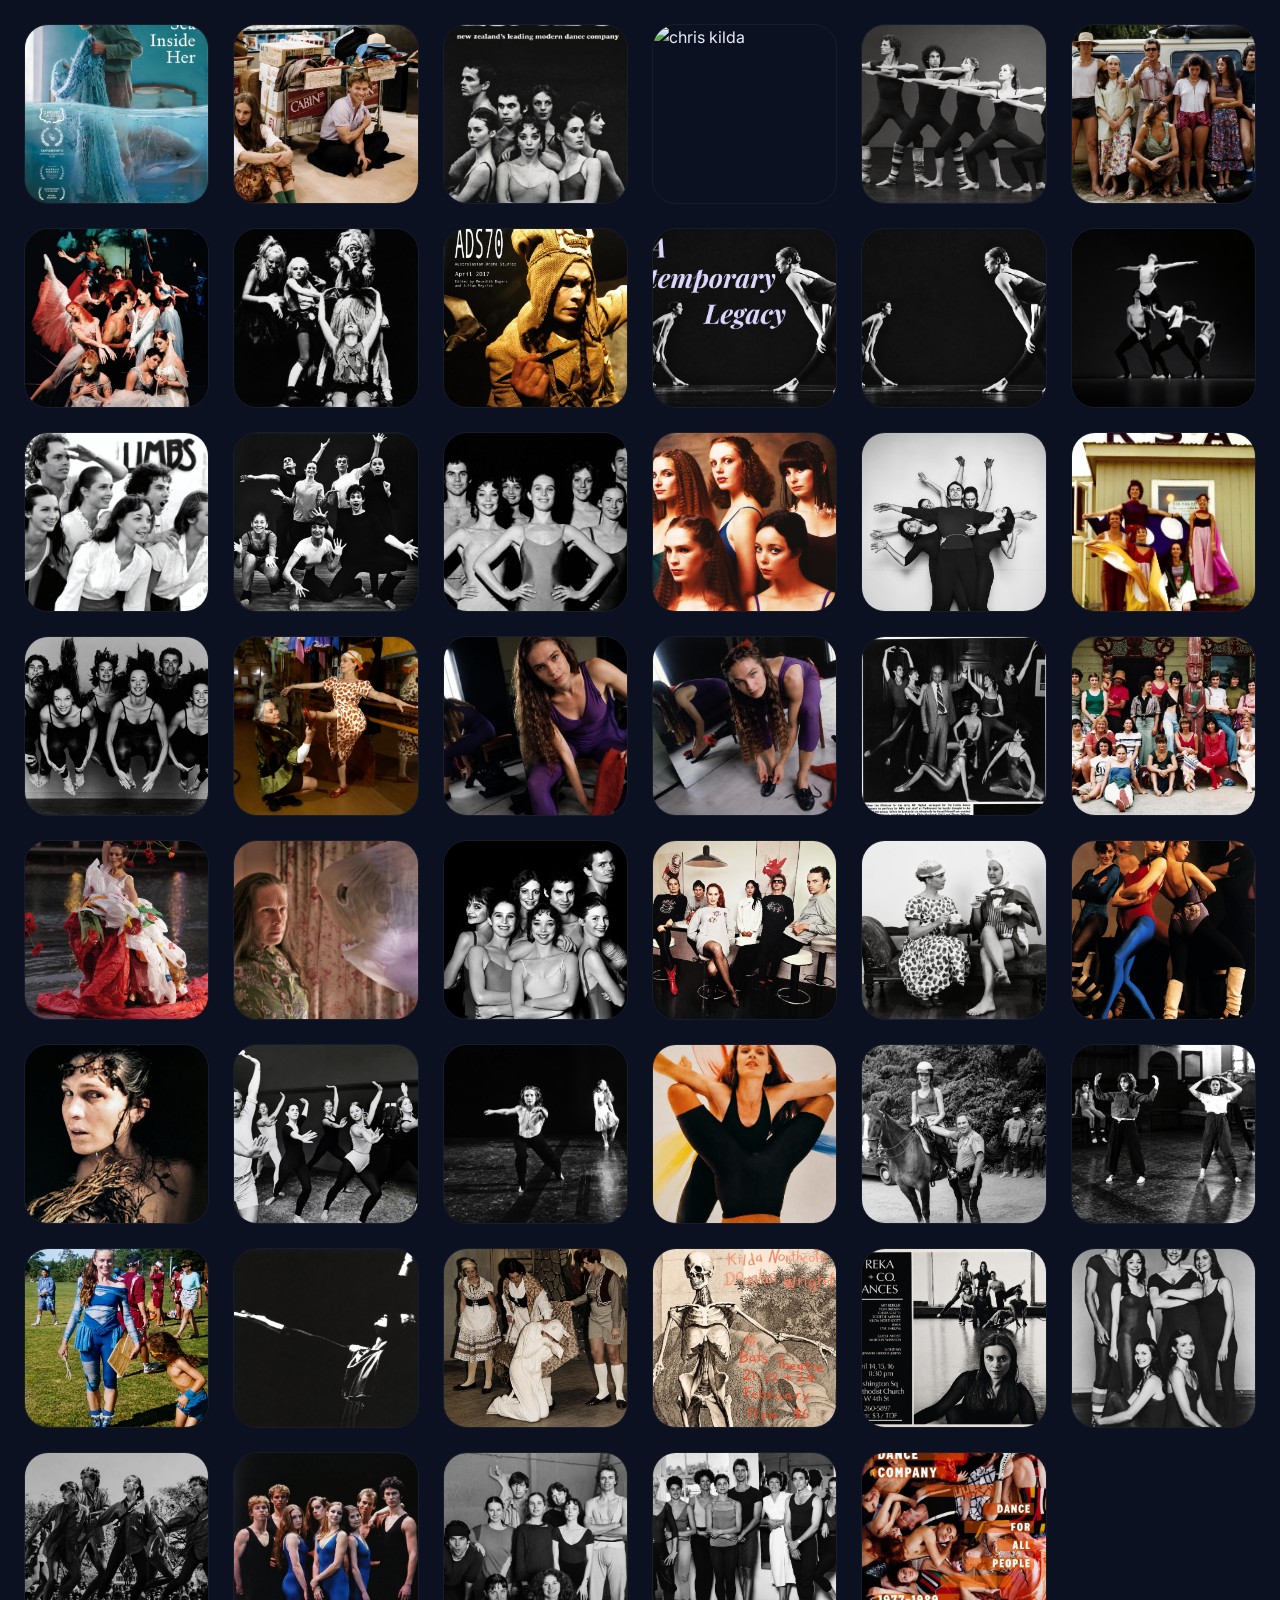
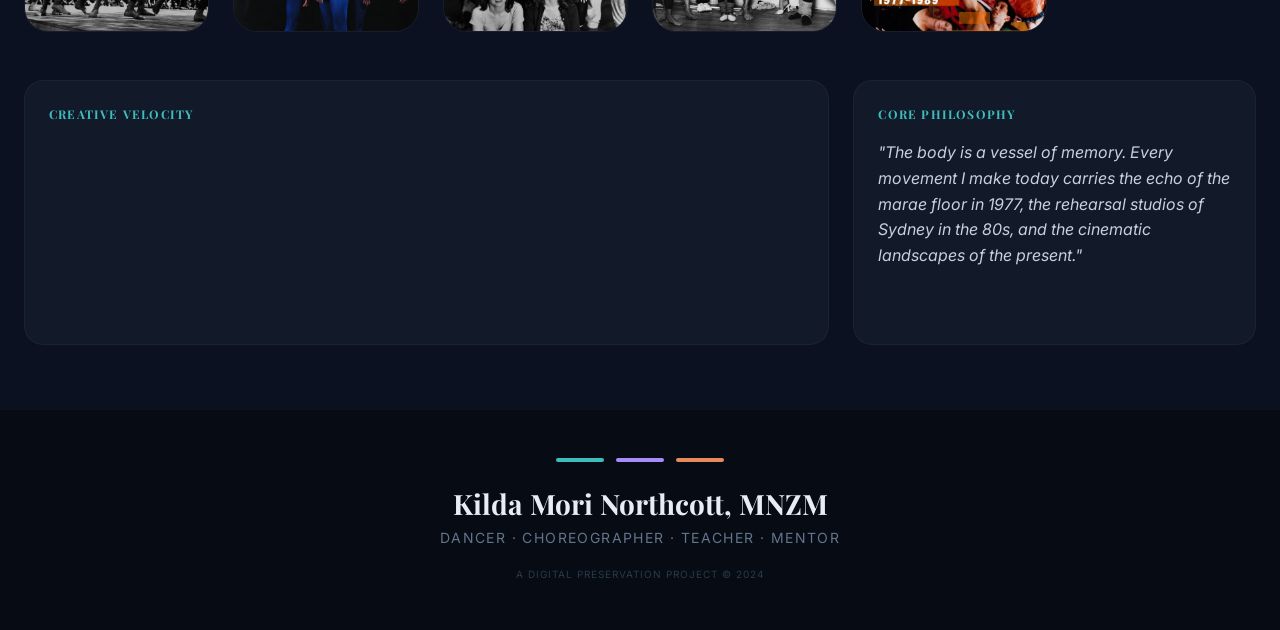
==== commit eb6a8502: "Update fmt.Println message from 'Hello' to 'Goodbye'" ====
--- a/index.html
+++ b/index.html
@@ -445,20 +445,95 @@
     }
 
     const performances = [
-        { work:"Reptile", year:1977, choreo:"Chris Jannides", context:"Limbs Founding Tour" },
-        { work:"Apart", year:1978, choreo:"Chris Jannides", context:"National Tour" },
-        { work:"New Wave Goodbye", year:1978, choreo:"Mary-Jane O'Reilly", context:"Populist Era" },
-        { work:"Sellotape 1", year:1978, choreo:"Chris Jannides", context:"Limbs Experimental" },
-        { work:"Morphus", year:1978, choreo:"Chris Jannides", context:"Maidment Theatre" },
-        { work:"Walking on Thin Ice", year:1986, choreo:"Douglas Wright", context:"Sydney / Auckland" },
-        { work:"How on Earth", year:1989, choreo:"Douglas Wright", context:"Aotea Centre Premiere" },
-        { work:"A New Dance / Passion Play", year:1990, choreo:"Wright & Northcott", context:"Collaborative Duet" },
-        { work:"Forever", year:1993, choreo:"Douglas Wright", context:"International Festival" },
-        { work:"Buried Venus", year:1996, choreo:"Douglas Wright", context:"Role: Lead Ensemble" },
-        { work:"Inland", year:2002, choreo:"Douglas Wright", context:"NZ Festival of the Arts" },
-        { work:"Dancing on Mars", year:2005, choreo:"Pringle & Northcott", context:"Bipeds Production" },
-        { work:"Lily", year:2009, choreo:"Lyne Pringle", context:"Dunedin Town Hall" },
-        { work:"The Sea Inside Her", year:2024, choreo:"Alyx Duncan (Dir)", context:"Short Film Narrative" }
+        // 1977 Works
+        { work: "Flight One", year: 1977, choreo: "Chris Jannides and Friends", context: "Limbs Repertory 1977" },
+        { work: "Hey Negrita", year: 1977, choreo: "Chris Jannides", context: "Limbs Repertory 1977" },
+        { work: "Reptile", year: 1977, choreo: "Mary Jane O'Reilly", context: "Limbs Founding Tour" },
+        { work: "Satie", year: 1977, choreo: "Chris Jannides and Friends", context: "Limbs Repertory 1977" },
+        { work: "Viva", year: 1977, choreo: "Chris Jannides", context: "Limbs Repertory 1977" },
+        { work: "Watch It Buddy", year: 1977, choreo: "Chris Jannides", context: "Limbs Repertory 1977" },
+
+        // 1978 Works
+        { work: "Apart", year: 1978, choreo: "Chris Jannides", context: "National Tour" },
+        { work: "Rehearsals and Interviews Christchurch", year: 1978, choreo: "Ensemble", context: "Christchurch Documentation" },
+        { work: "Backyard Frolics", year: 1978, choreo: "Chris Jannides", context: "Limbs Repertory 1978" },
+        { work: "Bamboo", year: 1978, choreo: "Mary Jane O'Reilly", context: "Limbs Repertory 1978" },
+        { work: "Big Bump", year: 1978, choreo: "Mary Jane O'Reilly", context: "Limbs Repertory 1978" },
+        { work: "Concrete Boogie", year: 1978, choreo: "Mary Jane O'Reilly", context: "Limbs Repertory 1978" },
+        { work: "Conversation Piece", year: 1978, choreo: "Mary Jane O'Reilly", context: "Limbs Repertory 1978" },
+        { work: "Eno", year: 1978, choreo: "Chris Jannides", context: "Limbs Repertory 1978" },
+        { work: "Funtime", year: 1978, choreo: "Chris Jannides", context: "Limbs Repertory 1978" },
+        { work: "Heart", year: 1978, choreo: "Chris Jannides", context: "Limbs Repertory 1978" },
+        { work: "Liquid Lighting", year: 1978, choreo: "Chris Jannides", context: "Limbs Repertory 1978" },
+        { work: "Moth I & II", year: 1978, choreo: "Mary Jane O'Reilly", context: "Limbs Repertory 1978" },
+        { work: "New Wave Goodbye", year: 1978, choreo: "Chris Jannides", context: "Populist Era" },
+        { work: "Russell's Dance", year: 1978, choreo: "Russell Kerr", context: "Limbs Repertory 1978" },
+        { work: "Schtung", year: 1978, choreo: "Chris Jannides", context: "Limbs Repertory 1978" },
+        { work: "Sellotape 1 and 2", year: 1978, choreo: "Mark Baldwin", context: "Limbs Experimental" },
+        { work: "The Moon and other poems", year: 1978, choreo: "Chris Jannides", context: "Limbs Repertory 1978" },
+        { work: "Vertigo", year: 1978, choreo: "Mary Jane O'Reilly", context: "Limbs Repertory 1978" },
+        { work: "Walking One And Only", year: 1978, choreo: "Mary Jane O'Reilly", context: "Limbs Repertory 1978" },
+        { work: "Warm Rock (Morphus)", year: 1978, choreo: "Chris Jannides", context: "Maidment Theatre" },
+
+        // 1979 Works
+        { work: "After The Rain", year: 1979, choreo: "Adrian Batchelor", context: "Limbs Repertory 1979" },
+        { work: "Broken Lines", year: 1979, choreo: "Kilda Northcott", context: "Limbs Repertory 1979" },
+        { work: "Busy", year: 1979, choreo: "Chris Jannides", context: "Limbs Repertory 1979" },
+        { work: "Cajun Moon", year: 1979, choreo: "Chris Jannides", context: "Limbs Repertory 1979" },
+        { work: "Complicated Legs Dance", year: 1979, choreo: "Chris Jannides", context: "Limbs Repertory 1979" },
+        { work: "Games", year: 1979, choreo: "Mary Jane O'Reilly", context: "Limbs Repertory 1979" },
+        { work: "Little Piano", year: 1979, choreo: "Mary Jane O'Reilly", context: "Limbs Repertory 1979" },
+        { work: "Lucky Number One", year: 1979, choreo: "Chris Jannides", context: "Limbs Repertory 1979" },
+        { work: "Perhaps Can", year: 1979, choreo: "Mary Jane O'Reilly", context: "Limbs Repertory 1979" },
+        { work: "Ponsonby Hat Dance", year: 1979, choreo: "Mary Jane O'Reilly", context: "Limbs Repertory 1979" },
+        { work: "Red Riding Hood", year: 1979, choreo: "Mary Jane O'Reilly", context: "Limbs Repertory 1979" },
+        { work: "Satisfaction", year: 1979, choreo: "Chris Jannides", context: "Limbs Repertory 1979" },
+        { work: "Silence", year: 1979, choreo: "Chris Jannides", context: "Limbs Repertory 1979" },
+        { work: "T.V. Dance", year: 1979, choreo: "Mary Jane O'Reilly", context: "Limbs Repertory 1979" },
+
+        // 1980 Works
+        { work: "(3+5)2 (Pyramid)", year: 1980, choreo: "Mary Jane O'Reilly", context: "Limbs Repertory 1980" },
+        { work: "Arcade", year: 1980, choreo: "Mary Jane O'Reilly", context: "Limbs Repertory 1980" },
+        { work: "Bamiyon", year: 1980, choreo: "Mary Jane O'Reilly", context: "Limbs Repertory 1980" },
+        { work: "Brunswick Flats", year: 1980, choreo: "Mary Jane O'Reilly", context: "Limbs Repertory 1980" },
+        { work: "Curtains", year: 1980, choreo: "Mark Baldwin", context: "Limbs Repertory 1980" },
+        { work: "Entering A Shell", year: 1980, choreo: "Mark Baldwin", context: "Limbs Repertory 1980" },
+        { work: "Flat out Jazz", year: 1980, choreo: "Peter George", context: "Limbs Repertory 1980" },
+        { work: "Girl You Want", year: 1980, choreo: "Mark Baldwin", context: "Limbs Repertory 1980" },
+        { work: "Hendrix", year: 1980, choreo: "Chris Jannides", context: "Limbs Repertory 1980" },
+        { work: "Hot Fun", year: 1980, choreo: "Peter George", context: "Limbs Repertory 1980" },
+        { work: "I Got You", year: 1980, choreo: "Mary Jane O'Reilly", context: "Limbs Repertory 1980" },
+        { work: "Madness", year: 1980, choreo: "Mary Jane O'Reilly", context: "Limbs Repertory 1980" },
+        { work: "Melting Moments (Lento)", year: 1980, choreo: "Mark Baldwin / Chris Jannides", context: "Limbs Repertory 1980" },
+        { work: "Negaton", year: 1980, choreo: "Chris Jannides", context: "Limbs Repertory 1980" },
+        { work: "Saga (Cargo)", year: 1980, choreo: "Mary Jane O'Reilly", context: "Limbs Repertory 1980" },
+        { work: "Shark Attack", year: 1980, choreo: "Mary Jane O'Reilly", context: "Limbs Repertory 1980" },
+        { work: "The Unicorn, The Gorgon And The Manticore", year: 1980, choreo: "Mary Jane O'Reilly", context: "Limbs Repertory 1980" },
+
+        // 1981 Works
+        { work: "Backstreet Primary", year: 1981, choreo: "Douglas Wright", context: "Limbs Repertory 1981" },
+        { work: "Commute", year: 1981, choreo: "Mary Jane O'Reilly", context: "Limbs Repertory 1981" },
+        { work: "Pink Slip", year: 1981, choreo: "Adrian Batchelor", context: "Limbs Repertory 1981" },
+        { work: "Soft Corps (Centre)", year: 1981, choreo: "Mary Jane O'Reilly", context: "Limbs Repertory 1981" },
+        { work: "Swingers", year: 1981, choreo: "Mary Jane O'Reilly", context: "Limbs Repertory 1981" },
+        { work: "Talking Heads", year: 1981, choreo: "Mary Jane O'Reilly", context: "Limbs Repertory 1981" },
+
+        // 1982 Works
+        { work: "Aurora Borealis", year: 1982, choreo: "Douglas Wright", context: "Limbs Repertory 1982" },
+        { work: "Late Afternoon Of A Faun", year: 1982, choreo: "Douglas Wright", context: "Limbs Repertory 1982" },
+        { work: "Murmur (Knee Dance)", year: 1982, choreo: "Douglas Wright", context: "Limbs Repertory 1982" },
+        { work: "Shadow Of The Warrior", year: 1982, choreo: "Mary Jane O'Reilly", context: "Limbs Repertory 1982" },
+        { work: "Walking On Thin Ice", year: 1982, choreo: "Douglas Wright", context: "Sydney / Auckland" },
+
+        // Later Landmark Productions
+        { work: "How on Earth", year: 1989, choreo: "Douglas Wright", context: "Aotea Centre Premiere" },
+        { work: "A New Dance / Passion Play", year: 1990, choreo: "Wright & Northcott", context: "Collaborative Duet" },
+        { work: "Forever", year: 1993, choreo: "Douglas Wright", context: "International Festival" },
+        { work: "Buried Venus", year: 1996, choreo: "Douglas Wright", context: "Role: Lead Ensemble" },
+        { work: "Inland", year: 2002, choreo: "Douglas Wright", context: "NZ Festival of the Arts" },
+        { work: "Dancing on Mars", year: 2005, choreo: "Pringle & Northcott", context: "Bipeds Production" },
+        { work: "Lily", year: 2009, choreo: "Lyne Pringle", context: "Dunedin Town Hall" },
+        { work: "The Sea Inside Her", year: 2024, choreo: "Alyx Duncan (Dir)", context: "Short Film Narrative" }
     ];
 
     const imageFiles = [
@@ -531,7 +606,7 @@
     // ---- CHART ----
     new Chart(document.getElementById('careerChart'), {
         type:'bar',
-        data:{ labels:['70s','80s','90s','00s','10s+'], datasets:[{ label:'Key Productions', data:[6,4,3,5,2], backgroundColor:'#99f6e4', hoverBackgroundColor:'#fed7aa', borderRadius:8 }] },
+        data:{ labels:['70s','80s','90s','00s','10s+'], datasets:[{ label:'Key Productions', data:[45,28,3,5,2], backgroundColor:'#99f6e4', hoverBackgroundColor:'#fed7aa', borderRadius:8 }] },
         options:{ responsive:true, maintainAspectRatio:false, plugins:{ legend:{ display:false } }, scales:{ y:{ beginAtZero:true, ticks:{ color:'#64748b', font:{ size:10 } }, grid:{ color:'rgba(255,255,255,0.04)' } }, x:{ ticks:{ color:'#64748b', font:{ size:10 } }, grid:{ display:false } } } }
     });
 
@@ -557,7 +632,7 @@
         if (touchEndX < touchStartX - swipeThreshold) {
             nextImg();
         }
-        if (touchEndX > touchStartX + swipeThreshold) {
+        if (touchEndX > touchStartX - swipeThreshold) {
             prevImg();
         }
     }
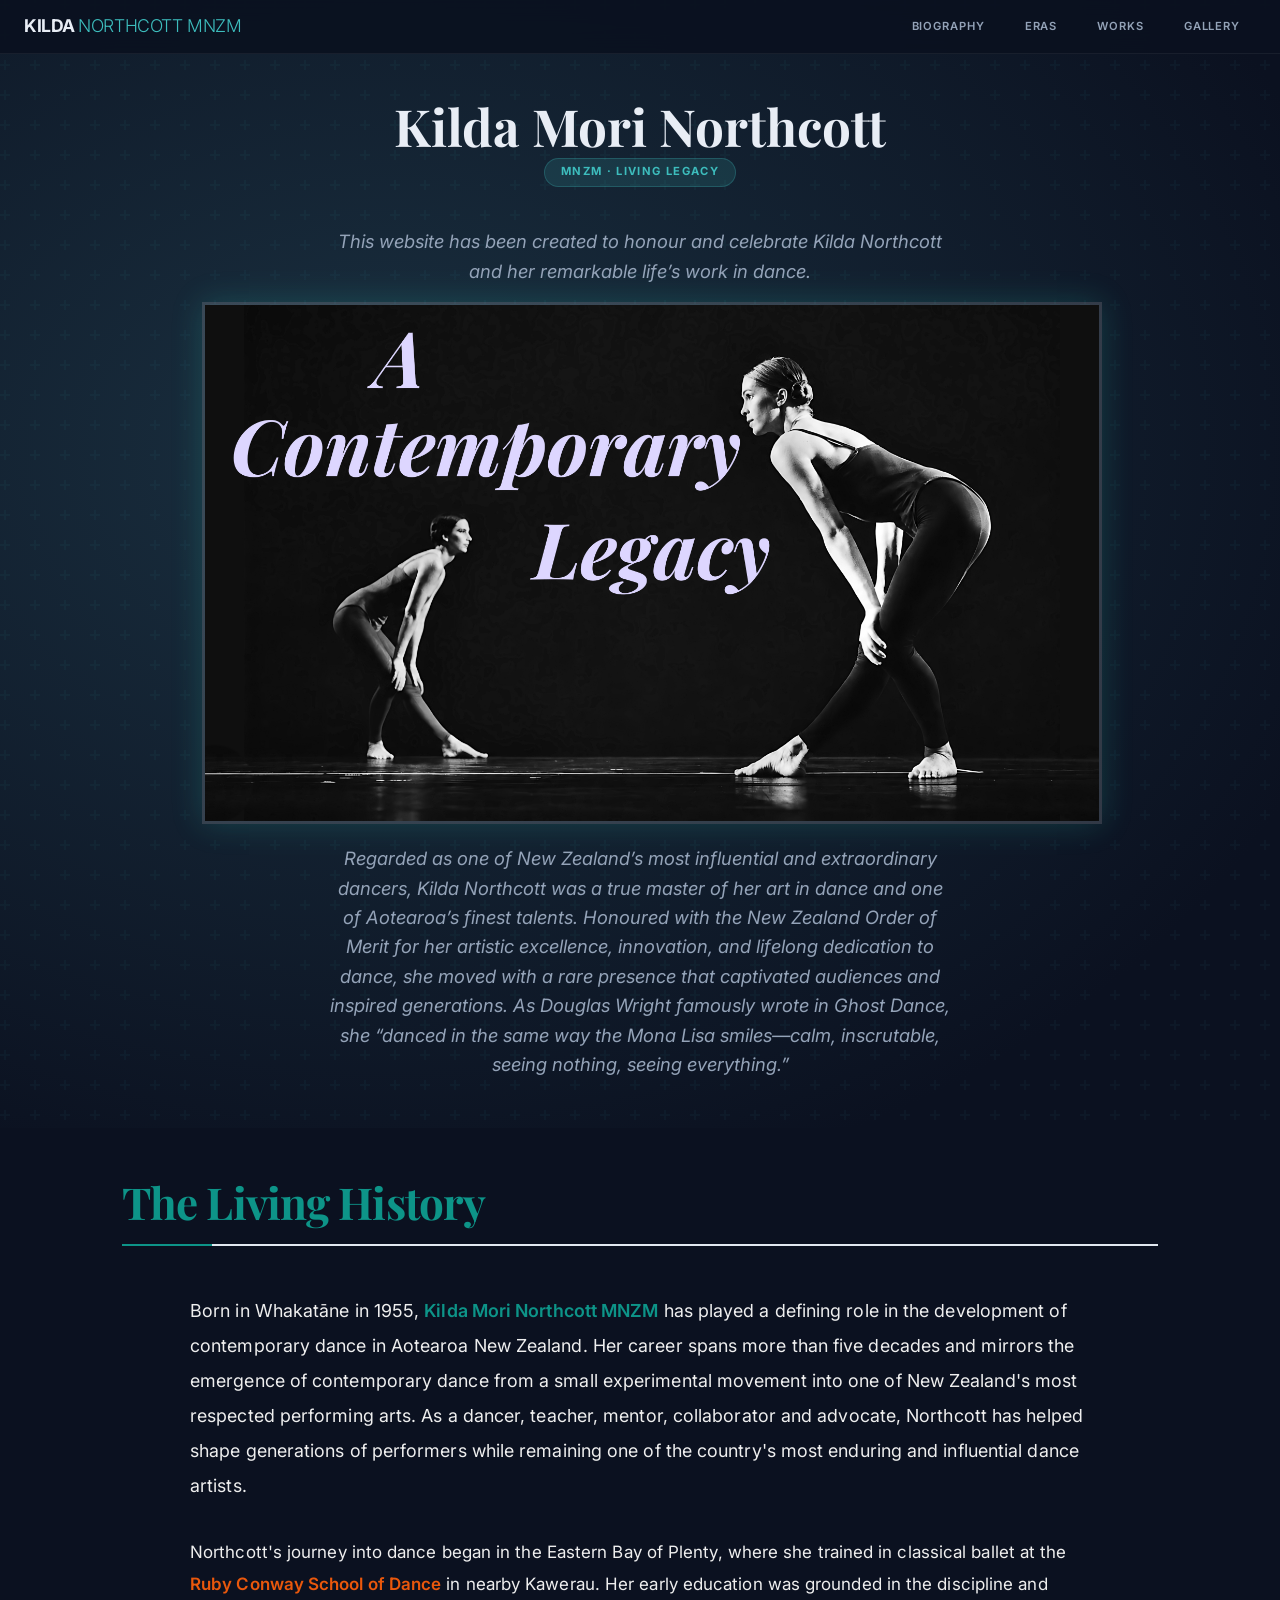
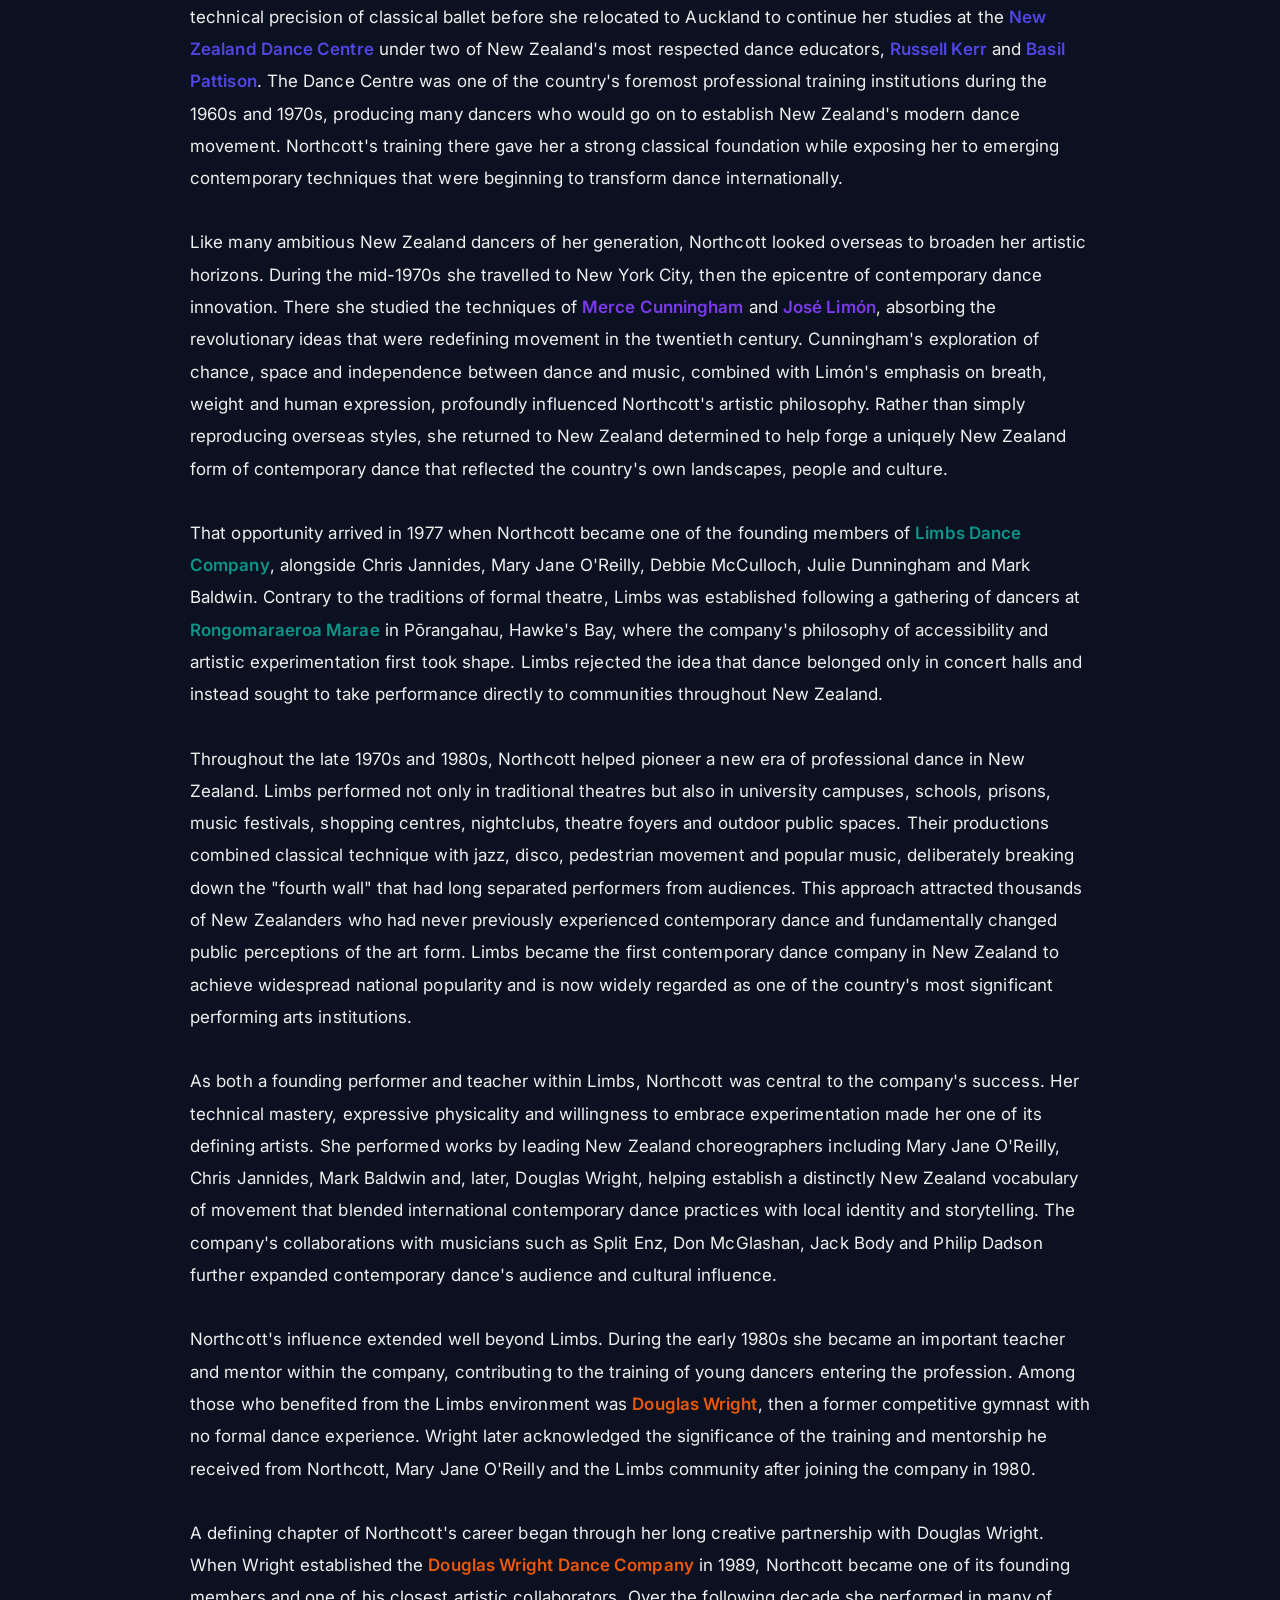
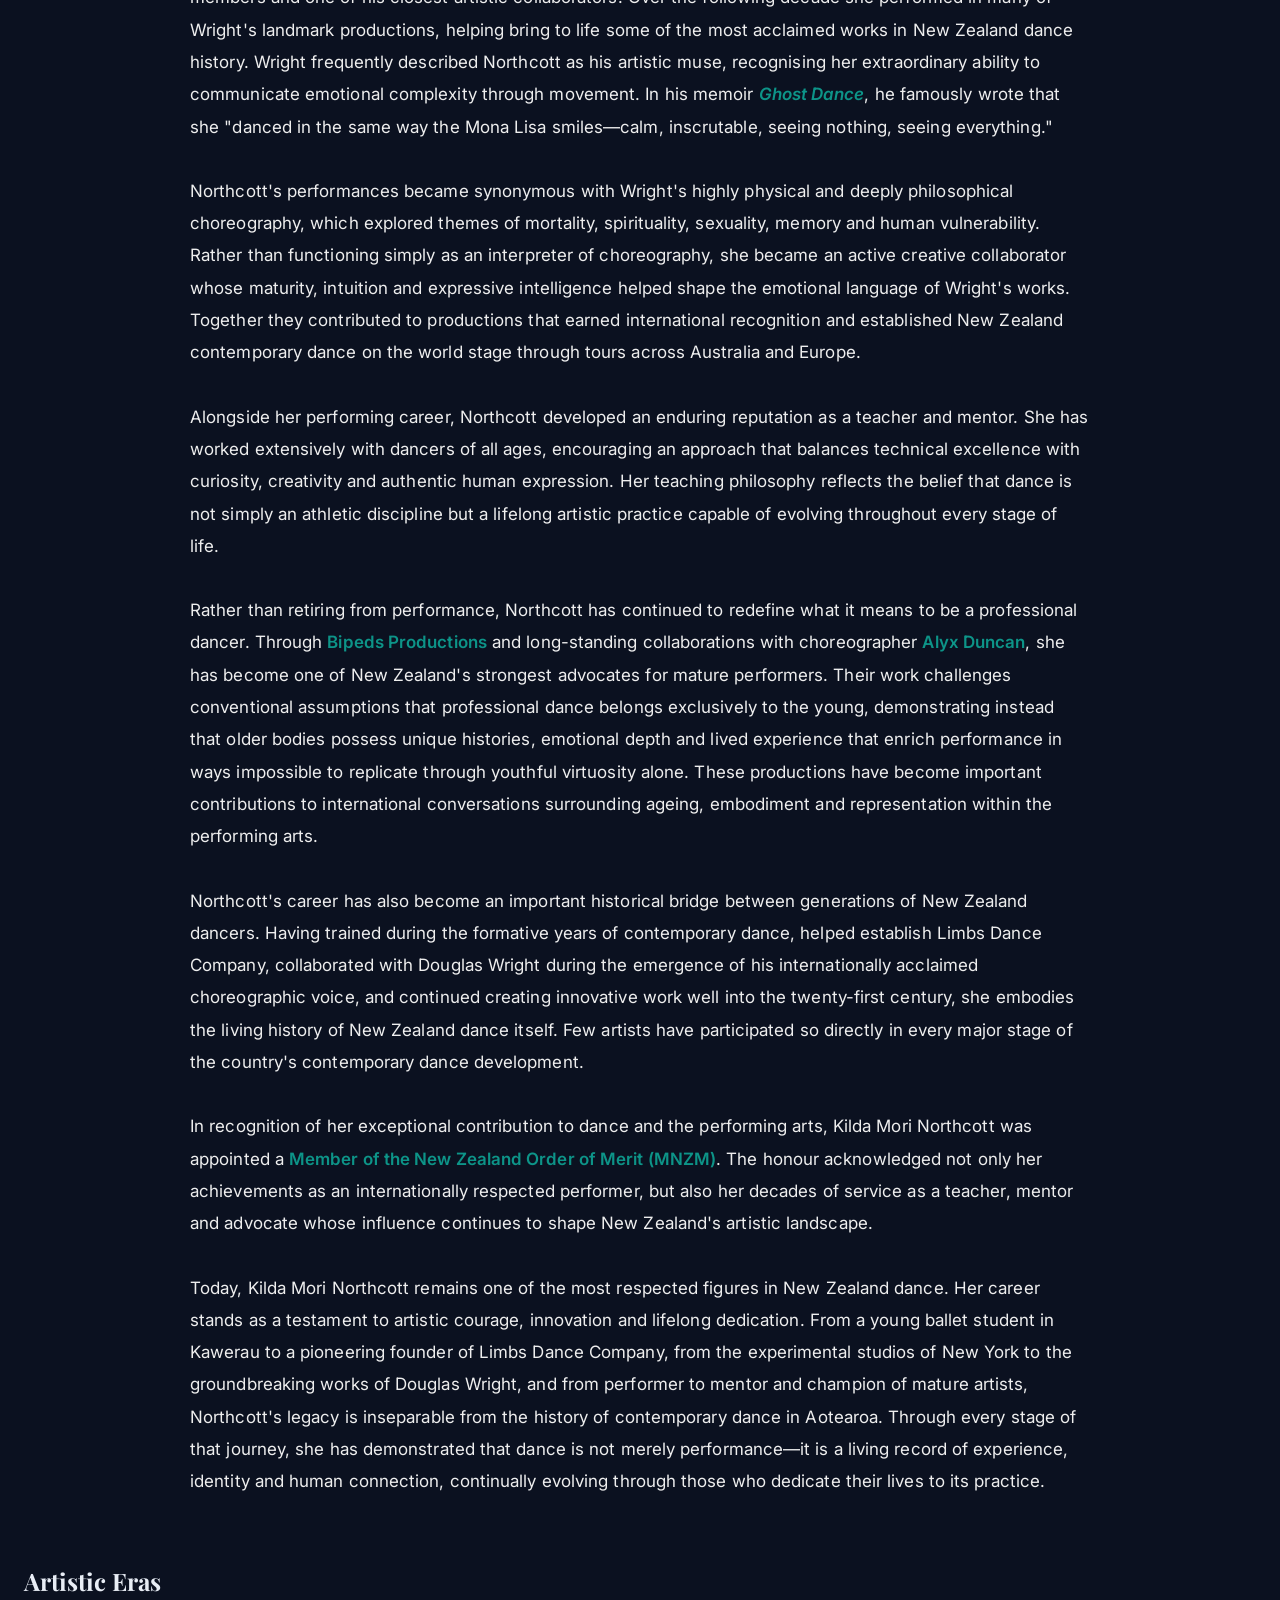
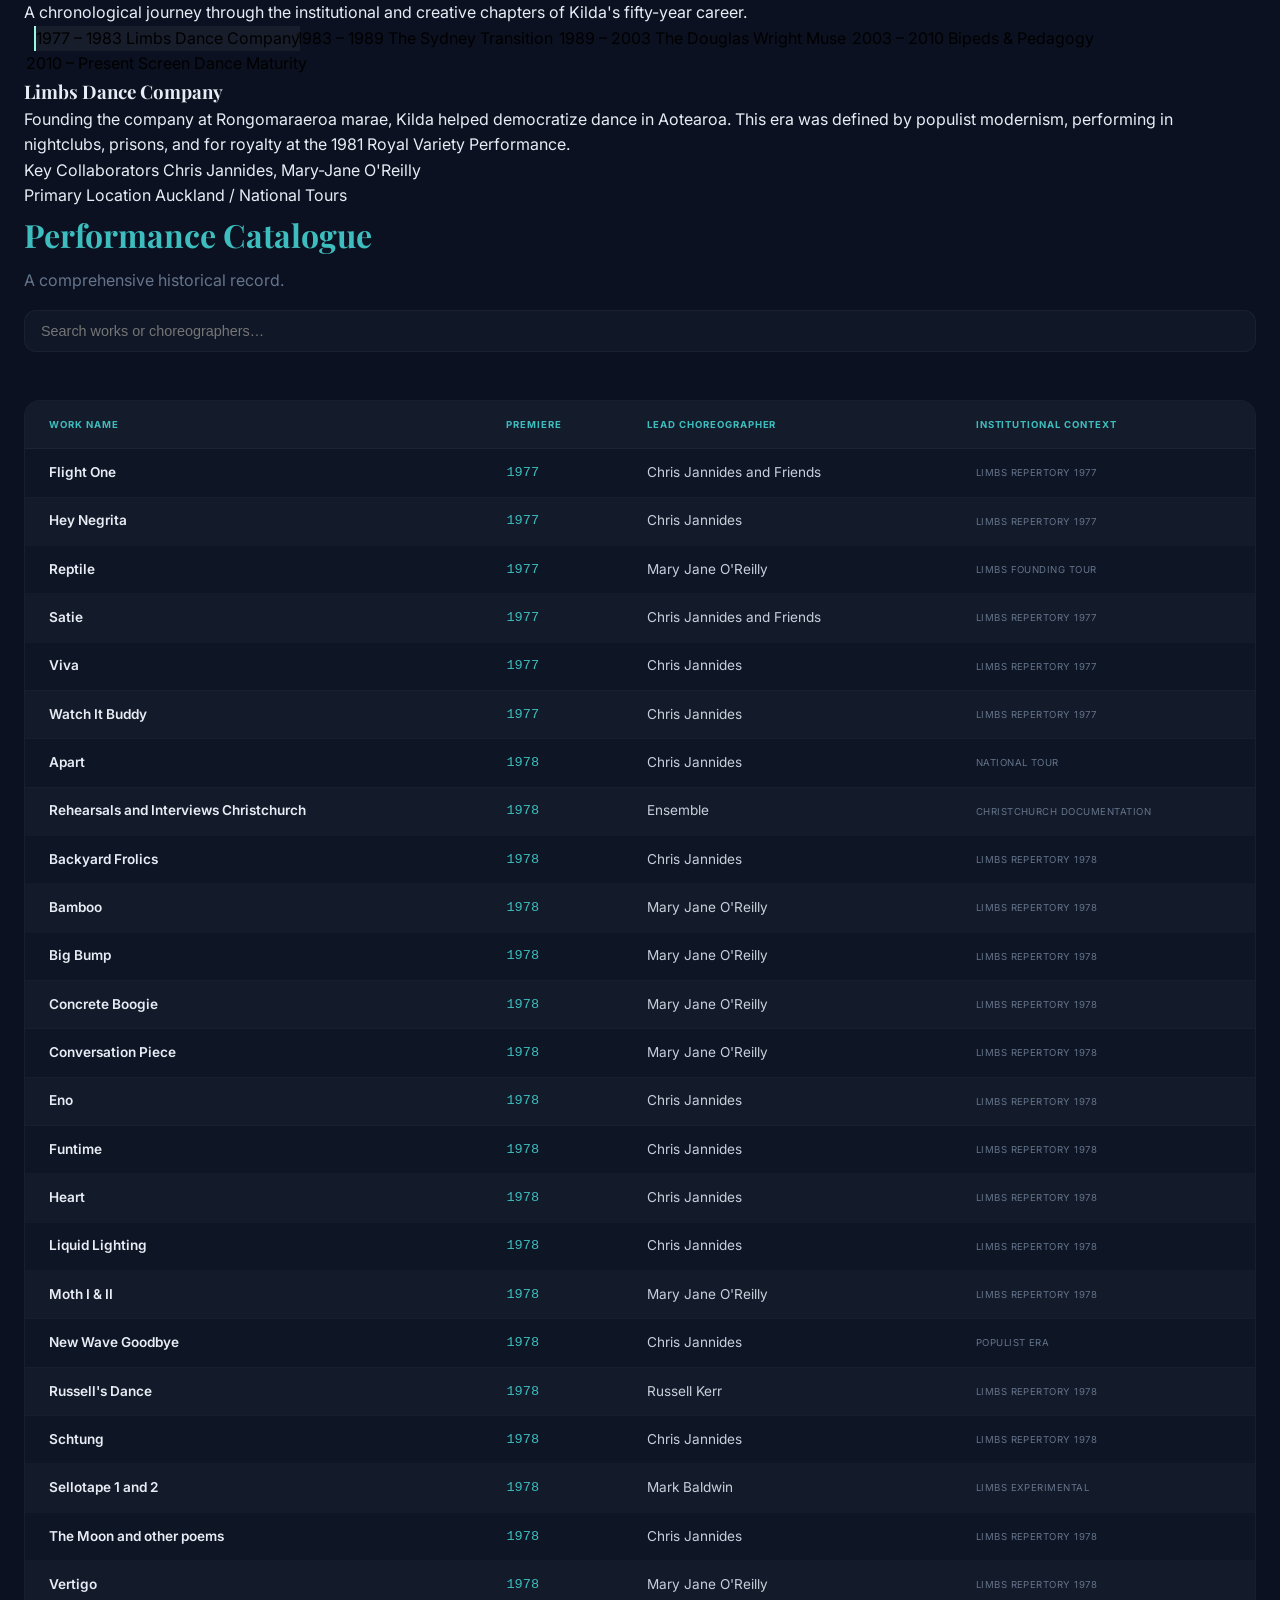
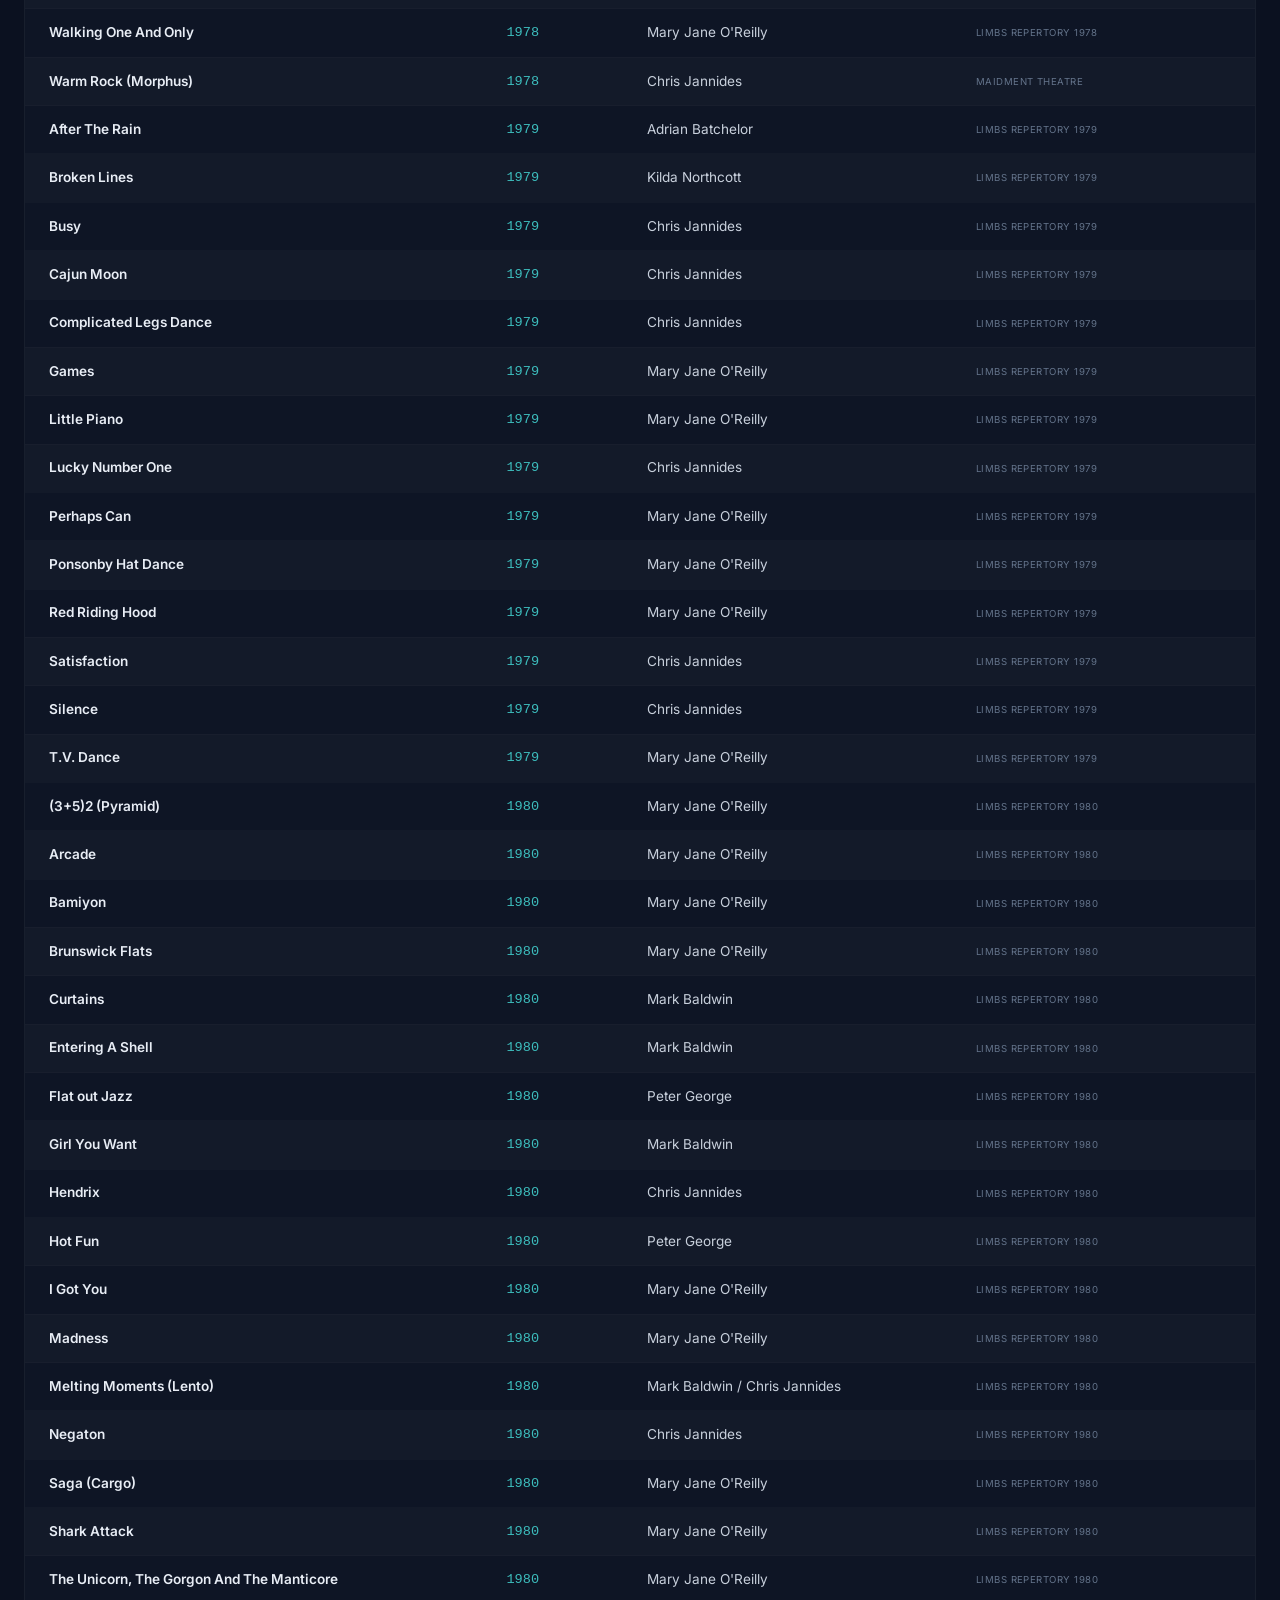
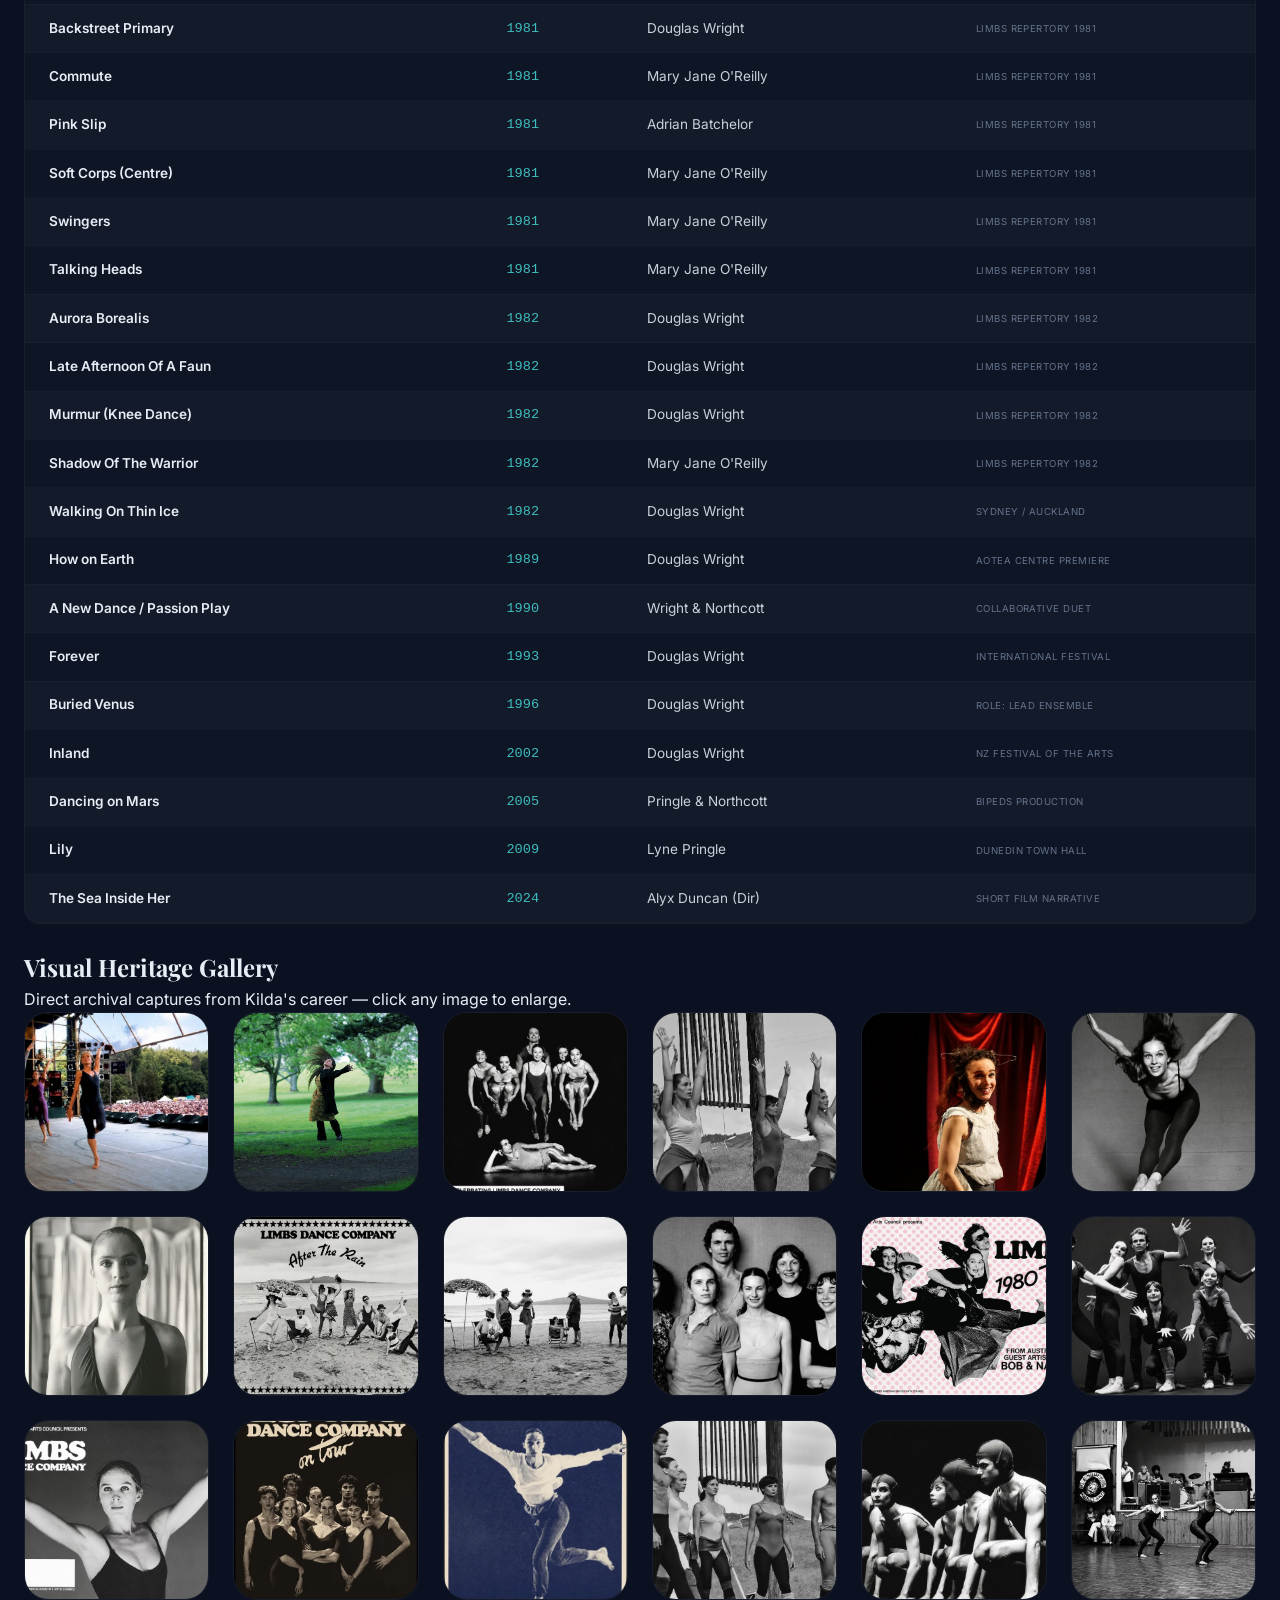
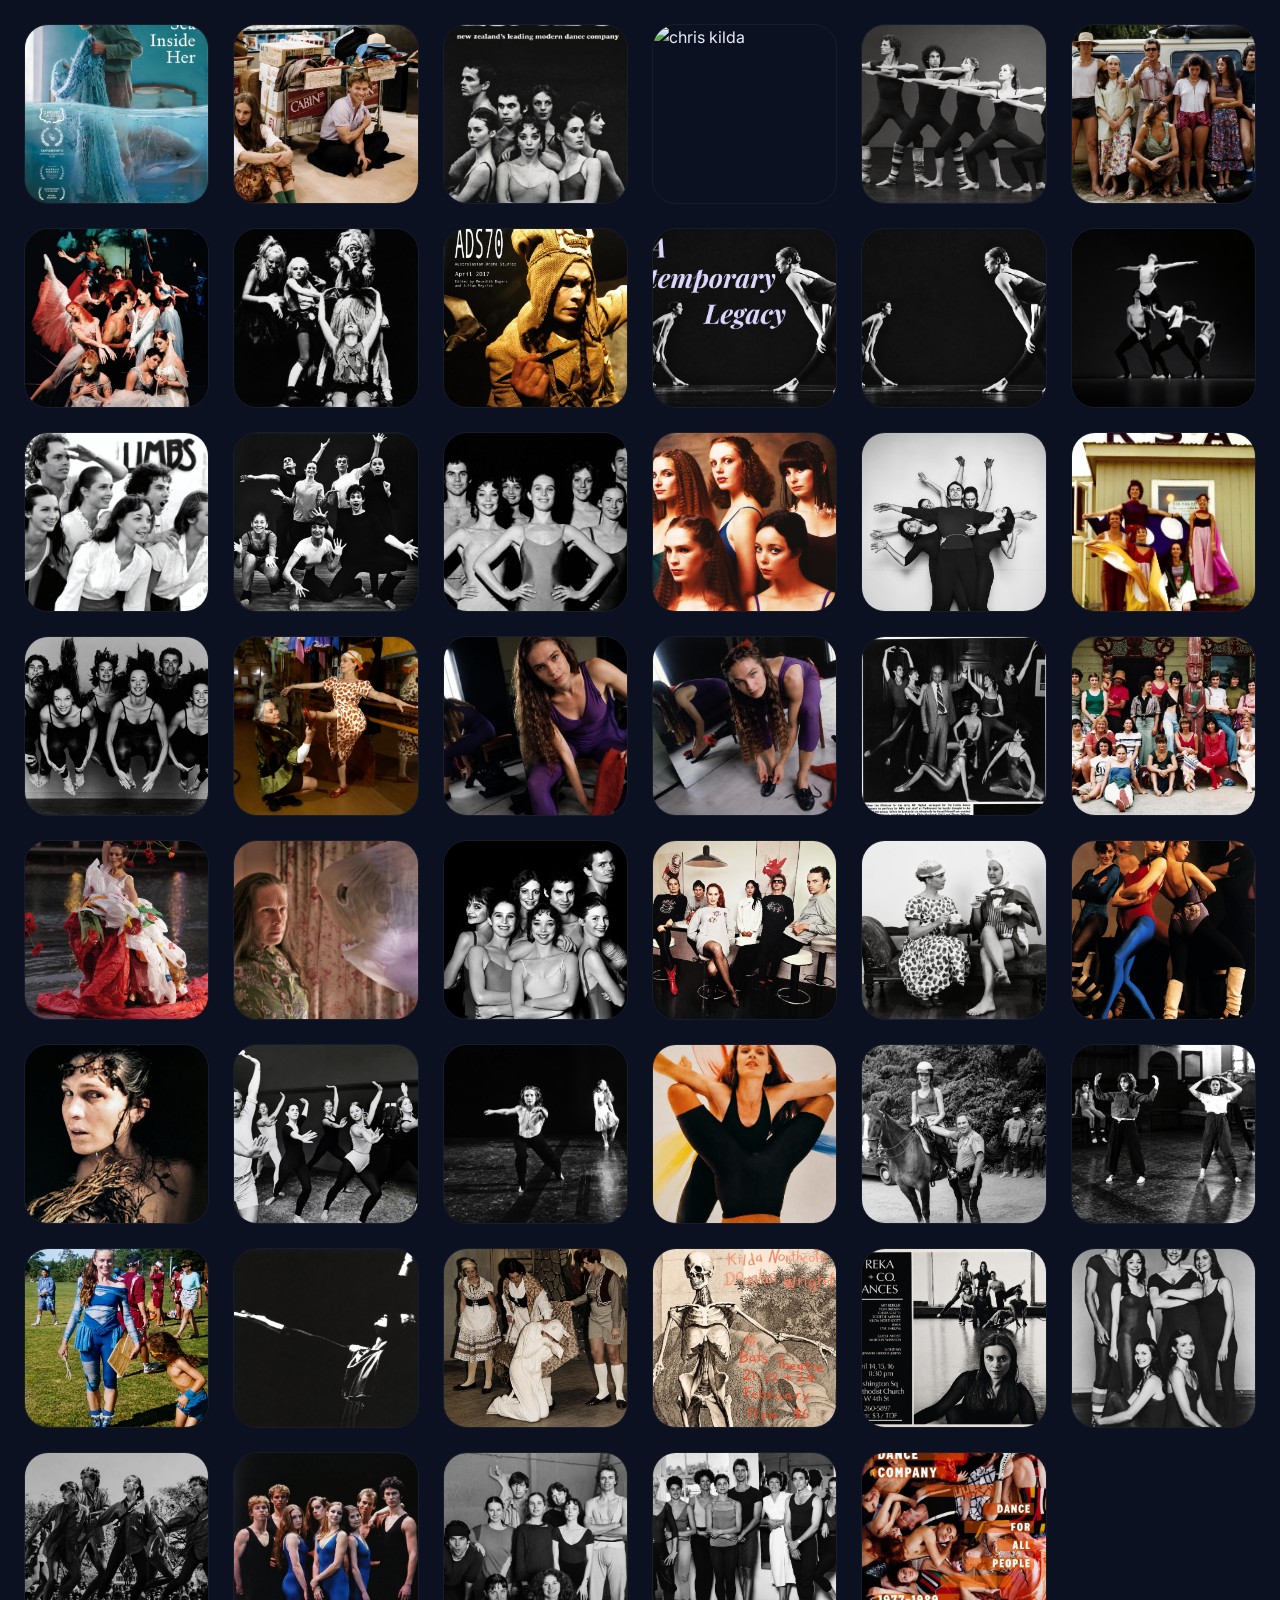
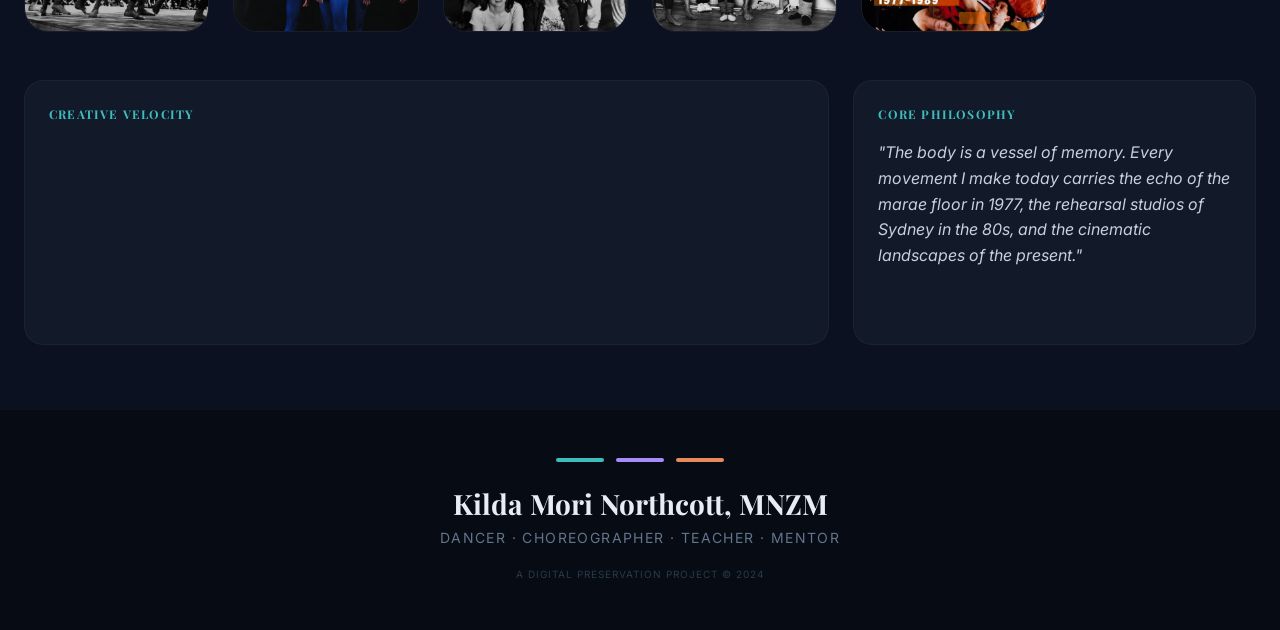
==== commit bafd8122: "Update print statement from 'Hello' to 'Goodbye'" ====
--- a/index.html
+++ b/index.html
@@ -388,7 +388,7 @@
 
     <!-- CATALOG TABLE -->
     <section id="catalog">
-        <h2 style="font-size:2rem; color:#3dbdbd; margin-bottom:0.5rem;">Performance Catalog</h2>
+        <h2 style="font-size:2rem; color:#3dbdbd; margin-bottom:0.5rem;">Performance Catalogue</h2>
         <p style="color:#64748b; margin-bottom:1rem;">A comprehensive historical record.</p>
         <input type="text" id="perfSearch" placeholder="Search works or choreographers…" style="width:100%; padding:0.75rem 1rem; background:rgba(26,35,50,0.4); border:1px solid rgba(255,255,255,0.04); border-radius:0.75rem; color:#e8edf5; font-size:0.9rem; margin-bottom:1.5rem;" />
         <div class="table-wrap"><table><thead><tr><th>Work Name</th><th>Premiere</th><th>Lead Choreographer</th><th>Institutional Context</th></tr></thead><tbody id="perfTableBody"></tbody></table></div>
